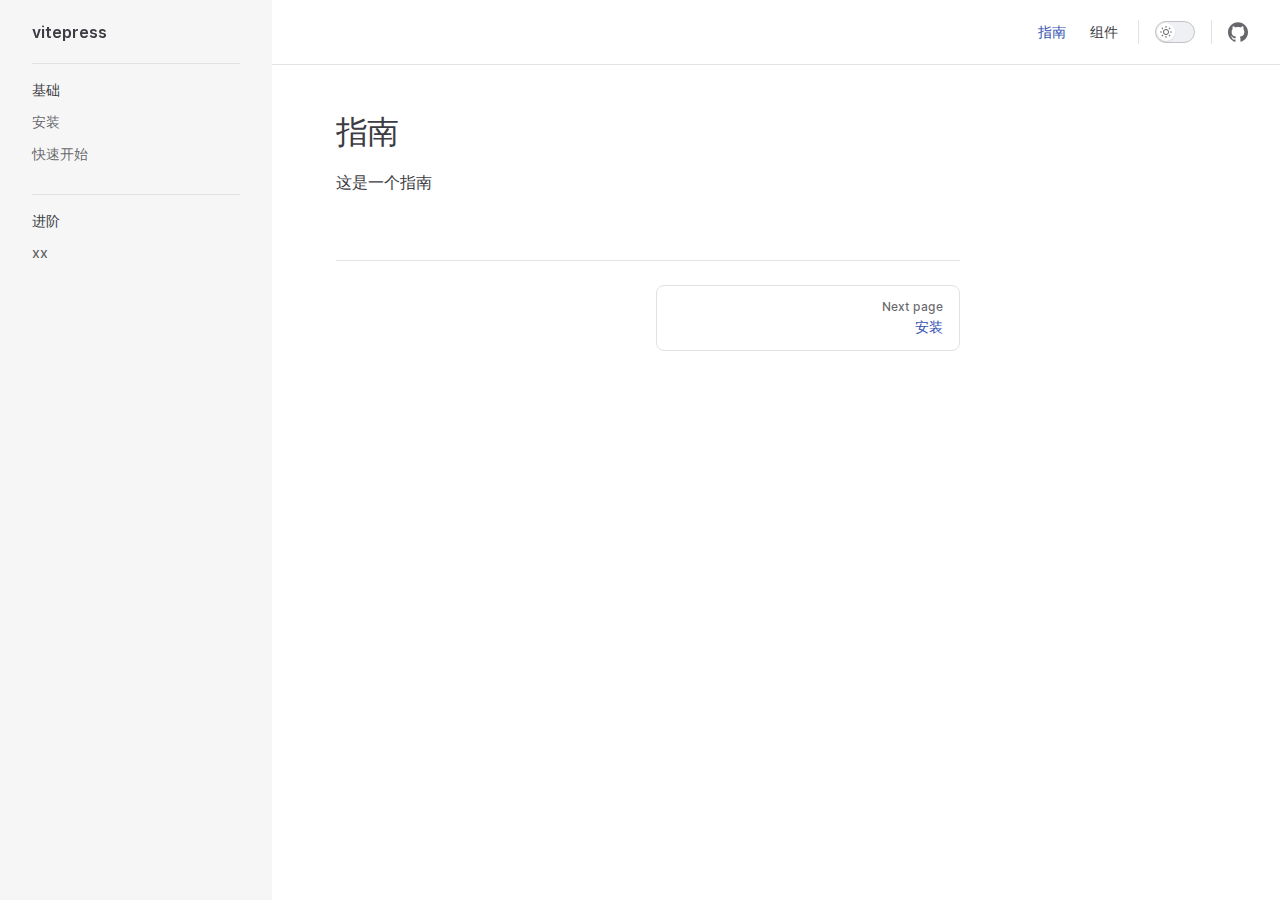
==== guild/index.html @ 72a8ecd6 "feat: deploy" ====
<!DOCTYPE html>
<html lang="en-US" dir="ltr">
  <head>
    <meta charset="utf-8">
    <meta name="viewport" content="width=device-width,initial-scale=1">
    <title>指南 | VitePress</title>
    <meta name="description" content="A VitePress site">
    <meta name="generator" content="VitePress v1.0.0-rc.39">
    <link rel="preload stylesheet" href="/assets/style.vdkvoCjQ.css" as="style">
    
    <script type="module" src="/assets/app.-3r2hDFS.js"></script>
    <link rel="preload" href="/assets/inter-roman-latin.bvIUbFQP.woff2" as="font" type="font/woff2" crossorigin="">
    <link rel="modulepreload" href="/assets/chunks/framework.L0kB-6h9.js">
    <link rel="modulepreload" href="/assets/chunks/theme.18n0qIhn.js">
    <link rel="modulepreload" href="/assets/guild_index.md.FmHI7KDm.lean.js">
    <script id="check-dark-mode">(()=>{const e=localStorage.getItem("vitepress-theme-appearance")||"auto",a=window.matchMedia("(prefers-color-scheme: dark)").matches;(!e||e==="auto"?a:e==="dark")&&document.documentElement.classList.add("dark")})();</script>
    <script id="check-mac-os">document.documentElement.classList.toggle("mac",/Mac|iPhone|iPod|iPad/i.test(navigator.platform));</script>
  </head>
  <body>
    <div id="app"><div class="Layout" data-v-3f5a2567><!--[--><!--]--><!--[--><span tabindex="-1" data-v-82e3c273></span><a href="#VPContent" class="VPSkipLink visually-hidden" data-v-82e3c273> Skip to content </a><!--]--><!----><header class="VPNav" data-v-3f5a2567 data-v-370b6302><div class="VPNavBar has-sidebar" data-v-370b6302 data-v-b675b312><div class="wrapper" data-v-b675b312><div class="container" data-v-b675b312><div class="title" data-v-b675b312><div class="VPNavBarTitle has-sidebar" data-v-b675b312 data-v-eba5fbaa><a class="title" href="/" data-v-eba5fbaa><!--[--><!--]--><!----><!--[-->vitepress<!--]--><!--[--><!--]--></a></div></div><div class="content" data-v-b675b312><div class="content-body" data-v-b675b312><!--[--><!--]--><div class="VPNavBarSearch search" data-v-b675b312><!----></div><nav aria-labelledby="main-nav-aria-label" class="VPNavBarMenu menu" data-v-b675b312 data-v-0089e4ec><span id="main-nav-aria-label" class="visually-hidden" data-v-0089e4ec>Main Navigation</span><!--[--><!--[--><a class="VPLink link VPNavBarMenuLink active" href="/guild/" tabindex="0" data-v-0089e4ec data-v-c74e4f37><!--[--><span data-v-c74e4f37>指南</span><!--]--></a><!--]--><!--[--><a class="VPLink link VPNavBarMenuLink" href="/components/button/" tabindex="0" data-v-0089e4ec data-v-c74e4f37><!--[--><span data-v-c74e4f37>组件</span><!--]--></a><!--]--><!--]--></nav><!----><div class="VPNavBarAppearance appearance" data-v-b675b312 data-v-67f9b3fa><button class="VPSwitch VPSwitchAppearance" type="button" role="switch" title="Switch to dark theme" aria-checked="false" data-v-67f9b3fa data-v-4946344e data-v-2069c1bf><span class="check" data-v-2069c1bf><span class="icon" data-v-2069c1bf><!--[--><svg xmlns="http://www.w3.org/2000/svg" aria-hidden="true" focusable="false" viewbox="0 0 24 24" class="sun" data-v-4946344e><path d="M12,18c-3.3,0-6-2.7-6-6s2.7-6,6-6s6,2.7,6,6S15.3,18,12,18zM12,8c-2.2,0-4,1.8-4,4c0,2.2,1.8,4,4,4c2.2,0,4-1.8,4-4C16,9.8,14.2,8,12,8z"></path><path d="M12,4c-0.6,0-1-0.4-1-1V1c0-0.6,0.4-1,1-1s1,0.4,1,1v2C13,3.6,12.6,4,12,4z"></path><path d="M12,24c-0.6,0-1-0.4-1-1v-2c0-0.6,0.4-1,1-1s1,0.4,1,1v2C13,23.6,12.6,24,12,24z"></path><path d="M5.6,6.6c-0.3,0-0.5-0.1-0.7-0.3L3.5,4.9c-0.4-0.4-0.4-1,0-1.4s1-0.4,1.4,0l1.4,1.4c0.4,0.4,0.4,1,0,1.4C6.2,6.5,5.9,6.6,5.6,6.6z"></path><path d="M19.8,20.8c-0.3,0-0.5-0.1-0.7-0.3l-1.4-1.4c-0.4-0.4-0.4-1,0-1.4s1-0.4,1.4,0l1.4,1.4c0.4,0.4,0.4,1,0,1.4C20.3,20.7,20,20.8,19.8,20.8z"></path><path d="M3,13H1c-0.6,0-1-0.4-1-1s0.4-1,1-1h2c0.6,0,1,0.4,1,1S3.6,13,3,13z"></path><path d="M23,13h-2c-0.6,0-1-0.4-1-1s0.4-1,1-1h2c0.6,0,1,0.4,1,1S23.6,13,23,13z"></path><path d="M4.2,20.8c-0.3,0-0.5-0.1-0.7-0.3c-0.4-0.4-0.4-1,0-1.4l1.4-1.4c0.4-0.4,1-0.4,1.4,0s0.4,1,0,1.4l-1.4,1.4C4.7,20.7,4.5,20.8,4.2,20.8z"></path><path d="M18.4,6.6c-0.3,0-0.5-0.1-0.7-0.3c-0.4-0.4-0.4-1,0-1.4l1.4-1.4c0.4-0.4,1-0.4,1.4,0s0.4,1,0,1.4l-1.4,1.4C18.9,6.5,18.6,6.6,18.4,6.6z"></path></svg><svg xmlns="http://www.w3.org/2000/svg" aria-hidden="true" focusable="false" viewbox="0 0 24 24" class="moon" data-v-4946344e><path d="M12.1,22c-0.3,0-0.6,0-0.9,0c-5.5-0.5-9.5-5.4-9-10.9c0.4-4.8,4.2-8.6,9-9c0.4,0,0.8,0.2,1,0.5c0.2,0.3,0.2,0.8-0.1,1.1c-2,2.7-1.4,6.4,1.3,8.4c2.1,1.6,5,1.6,7.1,0c0.3-0.2,0.7-0.3,1.1-0.1c0.3,0.2,0.5,0.6,0.5,1c-0.2,2.7-1.5,5.1-3.6,6.8C16.6,21.2,14.4,22,12.1,22zM9.3,4.4c-2.9,1-5,3.6-5.2,6.8c-0.4,4.4,2.8,8.3,7.2,8.7c2.1,0.2,4.2-0.4,5.8-1.8c1.1-0.9,1.9-2.1,2.4-3.4c-2.5,0.9-5.3,0.5-7.5-1.1C9.2,11.4,8.1,7.7,9.3,4.4z"></path></svg><!--]--></span></span></button></div><div class="VPSocialLinks VPNavBarSocialLinks social-links" data-v-b675b312 data-v-692ccafb data-v-31b69199><!--[--><a class="VPSocialLink no-icon" href="https://github.com/xixixi163/hl-monorepo-nx" aria-label="github" target="_blank" rel="noopener" data-v-31b69199 data-v-8e0fc667><svg role="img" viewBox="0 0 24 24" xmlns="http://www.w3.org/2000/svg"><title>GitHub</title><path d="M12 .297c-6.63 0-12 5.373-12 12 0 5.303 3.438 9.8 8.205 11.385.6.113.82-.258.82-.577 0-.285-.01-1.04-.015-2.04-3.338.724-4.042-1.61-4.042-1.61C4.422 18.07 3.633 17.7 3.633 17.7c-1.087-.744.084-.729.084-.729 1.205.084 1.838 1.236 1.838 1.236 1.07 1.835 2.809 1.305 3.495.998.108-.776.417-1.305.76-1.605-2.665-.3-5.466-1.332-5.466-5.93 0-1.31.465-2.38 1.235-3.22-.135-.303-.54-1.523.105-3.176 0 0 1.005-.322 3.3 1.23.96-.267 1.98-.399 3-.405 1.02.006 2.04.138 3 .405 2.28-1.552 3.285-1.23 3.285-1.23.645 1.653.24 2.873.12 3.176.765.84 1.23 1.91 1.23 3.22 0 4.61-2.805 5.625-5.475 5.92.42.36.81 1.096.81 2.22 0 1.606-.015 2.896-.015 3.286 0 .315.21.69.825.57C20.565 22.092 24 17.592 24 12.297c0-6.627-5.373-12-12-12"/></svg></a><!--]--></div><div class="VPFlyout VPNavBarExtra extra" data-v-b675b312 data-v-bb021b8c data-v-e331794f><button type="button" class="button" aria-haspopup="true" aria-expanded="false" aria-label="extra navigation" data-v-e331794f><svg xmlns="http://www.w3.org/2000/svg" aria-hidden="true" focusable="false" viewbox="0 0 24 24" class="icon" data-v-e331794f><circle cx="12" cy="12" r="2"></circle><circle cx="19" cy="12" r="2"></circle><circle cx="5" cy="12" r="2"></circle></svg></button><div class="menu" data-v-e331794f><div class="VPMenu" data-v-e331794f data-v-c6494b52><!----><!--[--><!--[--><!----><div class="group" data-v-bb021b8c><div class="item appearance" data-v-bb021b8c><p class="label" data-v-bb021b8c>Appearance</p><div class="appearance-action" data-v-bb021b8c><button class="VPSwitch VPSwitchAppearance" type="button" role="switch" title="Switch to dark theme" aria-checked="false" data-v-bb021b8c data-v-4946344e data-v-2069c1bf><span class="check" data-v-2069c1bf><span class="icon" data-v-2069c1bf><!--[--><svg xmlns="http://www.w3.org/2000/svg" aria-hidden="true" focusable="false" viewbox="0 0 24 24" class="sun" data-v-4946344e><path d="M12,18c-3.3,0-6-2.7-6-6s2.7-6,6-6s6,2.7,6,6S15.3,18,12,18zM12,8c-2.2,0-4,1.8-4,4c0,2.2,1.8,4,4,4c2.2,0,4-1.8,4-4C16,9.8,14.2,8,12,8z"></path><path d="M12,4c-0.6,0-1-0.4-1-1V1c0-0.6,0.4-1,1-1s1,0.4,1,1v2C13,3.6,12.6,4,12,4z"></path><path d="M12,24c-0.6,0-1-0.4-1-1v-2c0-0.6,0.4-1,1-1s1,0.4,1,1v2C13,23.6,12.6,24,12,24z"></path><path d="M5.6,6.6c-0.3,0-0.5-0.1-0.7-0.3L3.5,4.9c-0.4-0.4-0.4-1,0-1.4s1-0.4,1.4,0l1.4,1.4c0.4,0.4,0.4,1,0,1.4C6.2,6.5,5.9,6.6,5.6,6.6z"></path><path d="M19.8,20.8c-0.3,0-0.5-0.1-0.7-0.3l-1.4-1.4c-0.4-0.4-0.4-1,0-1.4s1-0.4,1.4,0l1.4,1.4c0.4,0.4,0.4,1,0,1.4C20.3,20.7,20,20.8,19.8,20.8z"></path><path d="M3,13H1c-0.6,0-1-0.4-1-1s0.4-1,1-1h2c0.6,0,1,0.4,1,1S3.6,13,3,13z"></path><path d="M23,13h-2c-0.6,0-1-0.4-1-1s0.4-1,1-1h2c0.6,0,1,0.4,1,1S23.6,13,23,13z"></path><path d="M4.2,20.8c-0.3,0-0.5-0.1-0.7-0.3c-0.4-0.4-0.4-1,0-1.4l1.4-1.4c0.4-0.4,1-0.4,1.4,0s0.4,1,0,1.4l-1.4,1.4C4.7,20.7,4.5,20.8,4.2,20.8z"></path><path d="M18.4,6.6c-0.3,0-0.5-0.1-0.7-0.3c-0.4-0.4-0.4-1,0-1.4l1.4-1.4c0.4-0.4,1-0.4,1.4,0s0.4,1,0,1.4l-1.4,1.4C18.9,6.5,18.6,6.6,18.4,6.6z"></path></svg><svg xmlns="http://www.w3.org/2000/svg" aria-hidden="true" focusable="false" viewbox="0 0 24 24" class="moon" data-v-4946344e><path d="M12.1,22c-0.3,0-0.6,0-0.9,0c-5.5-0.5-9.5-5.4-9-10.9c0.4-4.8,4.2-8.6,9-9c0.4,0,0.8,0.2,1,0.5c0.2,0.3,0.2,0.8-0.1,1.1c-2,2.7-1.4,6.4,1.3,8.4c2.1,1.6,5,1.6,7.1,0c0.3-0.2,0.7-0.3,1.1-0.1c0.3,0.2,0.5,0.6,0.5,1c-0.2,2.7-1.5,5.1-3.6,6.8C16.6,21.2,14.4,22,12.1,22zM9.3,4.4c-2.9,1-5,3.6-5.2,6.8c-0.4,4.4,2.8,8.3,7.2,8.7c2.1,0.2,4.2-0.4,5.8-1.8c1.1-0.9,1.9-2.1,2.4-3.4c-2.5,0.9-5.3,0.5-7.5-1.1C9.2,11.4,8.1,7.7,9.3,4.4z"></path></svg><!--]--></span></span></button></div></div></div><div class="group" data-v-bb021b8c><div class="item social-links" data-v-bb021b8c><div class="VPSocialLinks social-links-list" data-v-bb021b8c data-v-31b69199><!--[--><a class="VPSocialLink no-icon" href="https://github.com/xixixi163/hl-monorepo-nx" aria-label="github" target="_blank" rel="noopener" data-v-31b69199 data-v-8e0fc667><svg role="img" viewBox="0 0 24 24" xmlns="http://www.w3.org/2000/svg"><title>GitHub</title><path d="M12 .297c-6.63 0-12 5.373-12 12 0 5.303 3.438 9.8 8.205 11.385.6.113.82-.258.82-.577 0-.285-.01-1.04-.015-2.04-3.338.724-4.042-1.61-4.042-1.61C4.422 18.07 3.633 17.7 3.633 17.7c-1.087-.744.084-.729.084-.729 1.205.084 1.838 1.236 1.838 1.236 1.07 1.835 2.809 1.305 3.495.998.108-.776.417-1.305.76-1.605-2.665-.3-5.466-1.332-5.466-5.93 0-1.31.465-2.38 1.235-3.22-.135-.303-.54-1.523.105-3.176 0 0 1.005-.322 3.3 1.23.96-.267 1.98-.399 3-.405 1.02.006 2.04.138 3 .405 2.28-1.552 3.285-1.23 3.285-1.23.645 1.653.24 2.873.12 3.176.765.84 1.23 1.91 1.23 3.22 0 4.61-2.805 5.625-5.475 5.92.42.36.81 1.096.81 2.22 0 1.606-.015 2.896-.015 3.286 0 .315.21.69.825.57C20.565 22.092 24 17.592 24 12.297c0-6.627-5.373-12-12-12"/></svg></a><!--]--></div></div></div><!--]--><!--]--></div></div></div><!--[--><!--]--><button type="button" class="VPNavBarHamburger hamburger" aria-label="mobile navigation" aria-expanded="false" aria-controls="VPNavScreen" data-v-b675b312 data-v-b0473482><span class="container" data-v-b0473482><span class="top" data-v-b0473482></span><span class="middle" data-v-b0473482></span><span class="bottom" data-v-b0473482></span></span></button></div></div></div></div><div class="divider" data-v-b675b312><div class="divider-line" data-v-b675b312></div></div></div><!----></header><div class="VPLocalNav has-sidebar empty" data-v-3f5a2567 data-v-3b9024e1><div class="container" data-v-3b9024e1><button class="menu" aria-expanded="false" aria-controls="VPSidebarNav" data-v-3b9024e1><svg xmlns="http://www.w3.org/2000/svg" aria-hidden="true" focusable="false" viewbox="0 0 24 24" class="menu-icon" data-v-3b9024e1><path d="M17,11H3c-0.6,0-1-0.4-1-1s0.4-1,1-1h14c0.6,0,1,0.4,1,1S17.6,11,17,11z"></path><path d="M21,7H3C2.4,7,2,6.6,2,6s0.4-1,1-1h18c0.6,0,1,0.4,1,1S21.6,7,21,7z"></path><path d="M21,15H3c-0.6,0-1-0.4-1-1s0.4-1,1-1h18c0.6,0,1,0.4,1,1S21.6,15,21,15z"></path><path d="M17,19H3c-0.6,0-1-0.4-1-1s0.4-1,1-1h14c0.6,0,1,0.4,1,1S17.6,19,17,19z"></path></svg><span class="menu-text" data-v-3b9024e1>Menu</span></button><div class="VPLocalNavOutlineDropdown" style="--vp-vh:0px;" data-v-3b9024e1 data-v-bbc62f14><button data-v-bbc62f14>Return to top</button><!----></div></div></div><aside class="VPSidebar" data-v-3f5a2567 data-v-0393803f><div class="curtain" data-v-0393803f></div><nav class="nav" id="VPSidebarNav" aria-labelledby="sidebar-aria-label" tabindex="-1" data-v-0393803f><span class="visually-hidden" id="sidebar-aria-label" data-v-0393803f> Sidebar Navigation </span><!--[--><!--]--><!--[--><div class="group" data-v-0393803f><section class="VPSidebarItem level-0" data-v-0393803f data-v-e1addeee><div class="item" role="button" tabindex="0" data-v-e1addeee><div class="indicator" data-v-e1addeee></div><h2 class="text" data-v-e1addeee>基础</h2><!----></div><div class="items" data-v-e1addeee><!--[--><div class="VPSidebarItem level-1 is-link" data-v-e1addeee data-v-e1addeee><div class="item" data-v-e1addeee><div class="indicator" data-v-e1addeee></div><a class="VPLink link link" href="/guild/installation/" data-v-e1addeee><!--[--><p class="text" data-v-e1addeee>安装</p><!--]--></a><!----></div><!----></div><div class="VPSidebarItem level-1 is-link" data-v-e1addeee data-v-e1addeee><div class="item" data-v-e1addeee><div class="indicator" data-v-e1addeee></div><a class="VPLink link link" href="/guild/quickstart/" data-v-e1addeee><!--[--><p class="text" data-v-e1addeee>快速开始</p><!--]--></a><!----></div><!----></div><!--]--></div></section></div><div class="group" data-v-0393803f><section class="VPSidebarItem level-0" data-v-0393803f data-v-e1addeee><div class="item" role="button" tabindex="0" data-v-e1addeee><div class="indicator" data-v-e1addeee></div><h2 class="text" data-v-e1addeee>进阶</h2><!----></div><div class="items" data-v-e1addeee><!--[--><div class="VPSidebarItem level-1 is-link" data-v-e1addeee data-v-e1addeee><div class="item" data-v-e1addeee><div class="indicator" data-v-e1addeee></div><a class="VPLink link link" href="/xx.html" data-v-e1addeee><!--[--><p class="text" data-v-e1addeee>xx</p><!--]--></a><!----></div><!----></div><!--]--></div></section></div><!--]--><!--[--><!--]--></nav></aside><div class="VPContent has-sidebar" id="VPContent" data-v-3f5a2567 data-v-6b74e73a><div class="VPDoc has-sidebar has-aside" data-v-6b74e73a data-v-0148faf2><!--[--><!--]--><div class="container" data-v-0148faf2><div class="aside" data-v-0148faf2><div class="aside-curtain" data-v-0148faf2></div><div class="aside-container" data-v-0148faf2><div class="aside-content" data-v-0148faf2><div class="VPDocAside" data-v-0148faf2 data-v-73a419fb><!--[--><!--]--><!--[--><!--]--><div class="VPDocAsideOutline" role="navigation" data-v-73a419fb data-v-3c6728d2><div class="content" data-v-3c6728d2><div class="outline-marker" data-v-3c6728d2></div><div class="outline-title" role="heading" aria-level="2" data-v-3c6728d2>On this page</div><nav aria-labelledby="doc-outline-aria-label" data-v-3c6728d2><span class="visually-hidden" id="doc-outline-aria-label" data-v-3c6728d2> Table of Contents for current page </span><ul class="VPDocOutlineItem root" data-v-3c6728d2 data-v-07299837><!--[--><!--]--></ul></nav></div></div><!--[--><!--]--><div class="spacer" data-v-73a419fb></div><!--[--><!--]--><!----><!--[--><!--]--><!--[--><!--]--></div></div></div></div><div class="content" data-v-0148faf2><div class="content-container" data-v-0148faf2><!--[--><!--]--><main class="main" data-v-0148faf2><div style="position:relative;" class="vp-doc _guild_" data-v-0148faf2><div><h1 id="指南" tabindex="-1">指南 <a class="header-anchor" href="#指南" aria-label="Permalink to &quot;指南&quot;">​</a></h1><p>这是一个指南</p></div></div></main><footer class="VPDocFooter" data-v-0148faf2 data-v-1e8dd425><!--[--><!--]--><!----><nav class="prev-next" data-v-1e8dd425><div class="pager" data-v-1e8dd425><!----></div><div class="pager" data-v-1e8dd425><a class="VPLink link pager-link next" href="/guild/installation/" data-v-1e8dd425><!--[--><span class="desc" data-v-1e8dd425>Next page</span><span class="title" data-v-1e8dd425>安装</span><!--]--></a></div></nav></footer><!--[--><!--]--></div></div></div><!--[--><!--]--></div></div><!----><!--[--><!--]--></div></div>
    <script>window.__VP_HASH_MAP__=JSON.parse("{\"guild_index.md\":\"FmHI7KDm\",\"components_button_index.md\":\"lowKXSS3\",\"guild_quickstart_index.md\":\"P9g_2D80\",\"index.md\":\"vPhb79Nh\",\"guild_installation_index.md\":\"LDmuExAy\"}");window.__VP_SITE_DATA__=JSON.parse("{\"lang\":\"en-US\",\"dir\":\"ltr\",\"title\":\"VitePress\",\"description\":\"A VitePress site\",\"base\":\"/\",\"head\":[],\"router\":{\"prefetchLinks\":true},\"appearance\":true,\"themeConfig\":{\"base\":\"/lotus-leaf-docs/\",\"siteTitle\":\"vitepress\",\"nav\":[{\"text\":\"指南\",\"link\":\"/guild/\"},{\"text\":\"组件\",\"link\":\"/components/button/\"}],\"sidebar\":{\"/guild/\":[{\"text\":\"基础\",\"items\":[{\"text\":\"安装\",\"link\":\"/guild/installation/\"},{\"text\":\"快速开始\",\"link\":\"/guild/quickstart/\"}]},{\"text\":\"进阶\",\"items\":[{\"text\":\"xx\",\"link\":\"/xx\"}]}],\"/components/\":[{\"text\":\"基础组件\",\"items\":[{\"text\":\"Button\",\"link\":\"/components/button/\"}]}]},\"socialLinks\":[{\"icon\":\"github\",\"link\":\"https://github.com/xixixi163/hl-monorepo-nx\"}]},\"locales\":{},\"scrollOffset\":134,\"cleanUrls\":false}");</script>
    
  </body>
</html>
---- assets/style.vdkvoCjQ.css ----
@font-face{font-family:Inter var;font-weight:100 900;font-display:swap;font-style:normal;font-named-instance:"Regular";src:url(/assets/inter-roman-cyrillic.jIZ9REo5.woff2) format("woff2");unicode-range:U+0301,U+0400-045F,U+0490-0491,U+04B0-04B1,U+2116}@font-face{font-family:Inter var;font-weight:100 900;font-display:swap;font-style:normal;font-named-instance:"Regular";src:url(/assets/inter-roman-cyrillic-ext.8T9wMG5w.woff2) format("woff2");unicode-range:U+0460-052F,U+1C80-1C88,U+20B4,U+2DE0-2DFF,U+A640-A69F,U+FE2E-FE2F}@font-face{font-family:Inter var;font-weight:100 900;font-display:swap;font-style:normal;font-named-instance:"Regular";src:url(/assets/inter-roman-greek.Cb5wWeGA.woff2) format("woff2");unicode-range:U+0370-03FF}@font-face{font-family:Inter var;font-weight:100 900;font-display:swap;font-style:normal;font-named-instance:"Regular";src:url(/assets/inter-roman-greek-ext.9JiNzaSO.woff2) format("woff2");unicode-range:U+1F00-1FFF}@font-face{font-family:Inter var;font-weight:100 900;font-display:swap;font-style:normal;font-named-instance:"Regular";src:url(/assets/inter-roman-latin.bvIUbFQP.woff2) format("woff2");unicode-range:U+0000-00FF,U+0131,U+0152-0153,U+02BB-02BC,U+02C6,U+02DA,U+02DC,U+2000-206F,U+2074,U+20AC,U+2122,U+2191,U+2193,U+2212,U+2215,U+FEFF,U+FFFD}@font-face{font-family:Inter var;font-weight:100 900;font-display:swap;font-style:normal;font-named-instance:"Regular";src:url(/assets/inter-roman-latin-ext.GZWE-KO4.woff2) format("woff2");unicode-range:U+0100-024F,U+0259,U+1E00-1EFF,U+2020,U+20A0-20AB,U+20AD-20CF,U+2113,U+2C60-2C7F,U+A720-A7FF}@font-face{font-family:Inter var;font-weight:100 900;font-display:swap;font-style:normal;font-named-instance:"Regular";src:url(/assets/inter-roman-vietnamese.paY3CzEB.woff2) format("woff2");unicode-range:U+0102-0103,U+0110-0111,U+0128-0129,U+0168-0169,U+01A0-01A1,U+01AF-01B0,U+1EA0-1EF9,U+20AB}@font-face{font-family:Inter var;font-weight:100 900;font-display:swap;font-style:italic;font-named-instance:"Italic";src:url(/assets/inter-italic-cyrillic.-nLMcIwj.woff2) format("woff2");unicode-range:U+0301,U+0400-045F,U+0490-0491,U+04B0-04B1,U+2116}@font-face{font-family:Inter var;font-weight:100 900;font-display:swap;font-style:italic;font-named-instance:"Italic";src:url(/assets/inter-italic-cyrillic-ext.OVycGSDq.woff2) format("woff2");unicode-range:U+0460-052F,U+1C80-1C88,U+20B4,U+2DE0-2DFF,U+A640-A69F,U+FE2E-FE2F}@font-face{font-family:Inter var;font-weight:100 900;font-display:swap;font-style:italic;font-named-instance:"Italic";src:url(/assets/inter-italic-greek.PSfer2Kc.woff2) format("woff2");unicode-range:U+0370-03FF}@font-face{font-family:Inter var;font-weight:100 900;font-display:swap;font-style:italic;font-named-instance:"Italic";src:url(/assets/inter-italic-greek-ext.hznxWNZO.woff2) format("woff2");unicode-range:U+1F00-1FFF}@font-face{font-family:Inter var;font-weight:100 900;font-display:swap;font-style:italic;font-named-instance:"Italic";src:url(/assets/inter-italic-latin.27E69YJn.woff2) format("woff2");unicode-range:U+0000-00FF,U+0131,U+0152-0153,U+02BB-02BC,U+02C6,U+02DA,U+02DC,U+2000-206F,U+2074,U+20AC,U+2122,U+2191,U+2193,U+2212,U+2215,U+FEFF,U+FFFD}@font-face{font-family:Inter var;font-weight:100 900;font-display:swap;font-style:italic;font-named-instance:"Italic";src:url(/assets/inter-italic-latin-ext.RnFly65-.woff2) format("woff2");unicode-range:U+0100-024F,U+0259,U+1E00-1EFF,U+2020,U+20A0-20AB,U+20AD-20CF,U+2113,U+2C60-2C7F,U+A720-A7FF}@font-face{font-family:Inter var;font-weight:100 900;font-display:swap;font-style:italic;font-named-instance:"Italic";src:url(/assets/inter-italic-vietnamese.xzQHe1q1.woff2) format("woff2");unicode-range:U+0102-0103,U+0110-0111,U+0128-0129,U+0168-0169,U+01A0-01A1,U+01AF-01B0,U+1EA0-1EF9,U+20AB}@font-face{font-family:Chinese Quotes;src:local("PingFang SC Regular"),local("PingFang SC"),local("SimHei"),local("Source Han Sans SC");unicode-range:U+2018,U+2019,U+201C,U+201D}:root{--vp-c-white: #ffffff;--vp-c-black: #000000;--vp-c-neutral: var(--vp-c-black);--vp-c-neutral-inverse: var(--vp-c-white)}.dark{--vp-c-neutral: var(--vp-c-white);--vp-c-neutral-inverse: var(--vp-c-black)}:root{--vp-c-gray-1: #dddde3;--vp-c-gray-2: #e4e4e9;--vp-c-gray-3: #ebebef;--vp-c-gray-soft: rgba(142, 150, 170, .14);--vp-c-indigo-1: #3451b2;--vp-c-indigo-2: #3a5ccc;--vp-c-indigo-3: #5672cd;--vp-c-indigo-soft: rgba(100, 108, 255, .14);--vp-c-green-1: #18794e;--vp-c-green-2: #299764;--vp-c-green-3: #30a46c;--vp-c-green-soft: rgba(16, 185, 129, .14);--vp-c-yellow-1: #915930;--vp-c-yellow-2: #946300;--vp-c-yellow-3: #9f6a00;--vp-c-yellow-soft: rgba(234, 179, 8, .14);--vp-c-red-1: #b8272c;--vp-c-red-2: #d5393e;--vp-c-red-3: #e0575b;--vp-c-red-soft: rgba(244, 63, 94, .14);--vp-c-sponsor: #db2777}.dark{--vp-c-gray-1: #515c67;--vp-c-gray-2: #414853;--vp-c-gray-3: #32363f;--vp-c-gray-soft: rgba(101, 117, 133, .16);--vp-c-indigo-1: #a8b1ff;--vp-c-indigo-2: #5c73e7;--vp-c-indigo-3: #3e63dd;--vp-c-indigo-soft: rgba(100, 108, 255, .16);--vp-c-green-1: #3dd68c;--vp-c-green-2: #30a46c;--vp-c-green-3: #298459;--vp-c-green-soft: rgba(16, 185, 129, .16);--vp-c-yellow-1: #f9b44e;--vp-c-yellow-2: #da8b17;--vp-c-yellow-3: #a46a0a;--vp-c-yellow-soft: rgba(234, 179, 8, .16);--vp-c-red-1: #f66f81;--vp-c-red-2: #f14158;--vp-c-red-3: #b62a3c;--vp-c-red-soft: rgba(244, 63, 94, .16)}:root{--vp-c-bg: #ffffff;--vp-c-bg-alt: #f6f6f7;--vp-c-bg-elv: #ffffff;--vp-c-bg-soft: #f6f6f7}.dark{--vp-c-bg: #1b1b1f;--vp-c-bg-alt: #161618;--vp-c-bg-elv: #202127;--vp-c-bg-soft: #202127}:root{--vp-c-border: #c2c2c4;--vp-c-divider: #e2e2e3;--vp-c-gutter: #e2e2e3}.dark{--vp-c-border: #3c3f44;--vp-c-divider: #2e2e32;--vp-c-gutter: #000000}:root{--vp-c-text-1: rgba(60, 60, 67);--vp-c-text-2: rgba(60, 60, 67, .78);--vp-c-text-3: rgba(60, 60, 67, .56)}.dark{--vp-c-text-1: rgba(255, 255, 245, .86);--vp-c-text-2: rgba(235, 235, 245, .6);--vp-c-text-3: rgba(235, 235, 245, .38)}:root{--vp-c-default-1: var(--vp-c-gray-1);--vp-c-default-2: var(--vp-c-gray-2);--vp-c-default-3: var(--vp-c-gray-3);--vp-c-default-soft: var(--vp-c-gray-soft);--vp-c-brand-1: var(--vp-c-indigo-1);--vp-c-brand-2: var(--vp-c-indigo-2);--vp-c-brand-3: var(--vp-c-indigo-3);--vp-c-brand-soft: var(--vp-c-indigo-soft);--vp-c-brand: var(--vp-c-brand-1);--vp-c-tip-1: var(--vp-c-brand-1);--vp-c-tip-2: var(--vp-c-brand-2);--vp-c-tip-3: var(--vp-c-brand-3);--vp-c-tip-soft: var(--vp-c-brand-soft);--vp-c-success-1: var(--vp-c-green-1);--vp-c-success-2: var(--vp-c-green-2);--vp-c-success-3: var(--vp-c-green-3);--vp-c-success-soft: var(--vp-c-green-soft);--vp-c-warning-1: var(--vp-c-yellow-1);--vp-c-warning-2: var(--vp-c-yellow-2);--vp-c-warning-3: var(--vp-c-yellow-3);--vp-c-warning-soft: var(--vp-c-yellow-soft);--vp-c-danger-1: var(--vp-c-red-1);--vp-c-danger-2: var(--vp-c-red-2);--vp-c-danger-3: var(--vp-c-red-3);--vp-c-danger-soft: var(--vp-c-red-soft)}:root{--vp-font-family-base: "Chinese Quotes", "Inter var", "Inter", ui-sans-serif, system-ui, -apple-system, BlinkMacSystemFont, "Segoe UI", Roboto, "Helvetica Neue", Helvetica, Arial, "Noto Sans", sans-serif, "Apple Color Emoji", "Segoe UI Emoji", "Segoe UI Symbol", "Noto Color Emoji";--vp-font-family-mono: ui-monospace, SFMono-Regular, "SF Mono", Menlo, Monaco, Consolas, "Liberation Mono", "Courier New", monospace}:root{--vp-shadow-1: 0 1px 2px rgba(0, 0, 0, .04), 0 1px 2px rgba(0, 0, 0, .06);--vp-shadow-2: 0 3px 12px rgba(0, 0, 0, .07), 0 1px 4px rgba(0, 0, 0, .07);--vp-shadow-3: 0 12px 32px rgba(0, 0, 0, .1), 0 2px 6px rgba(0, 0, 0, .08);--vp-shadow-4: 0 14px 44px rgba(0, 0, 0, .12), 0 3px 9px rgba(0, 0, 0, .12);--vp-shadow-5: 0 18px 56px rgba(0, 0, 0, .16), 0 4px 12px rgba(0, 0, 0, .16)}:root{--vp-z-index-footer: 10;--vp-z-index-local-nav: 20;--vp-z-index-nav: 30;--vp-z-index-layout-top: 40;--vp-z-index-backdrop: 50;--vp-z-index-sidebar: 60}@media (min-width: 960px){:root{--vp-z-index-sidebar: 25}}:root{--vp-icon-copy: url("data:image/svg+xml,%3Csvg xmlns='http://www.w3.org/2000/svg' fill='none' height='20' width='20' stroke='rgba(128,128,128,1)' stroke-width='2' viewBox='0 0 24 24'%3E%3Cpath stroke-linecap='round' stroke-linejoin='round' d='M9 5H7a2 2 0 0 0-2 2v12a2 2 0 0 0 2 2h10a2 2 0 0 0 2-2V7a2 2 0 0 0-2-2h-2M9 5a2 2 0 0 0 2 2h2a2 2 0 0 0 2-2M9 5a2 2 0 0 1 2-2h2a2 2 0 0 1 2 2'/%3E%3C/svg%3E");--vp-icon-copied: url("data:image/svg+xml,%3Csvg xmlns='http://www.w3.org/2000/svg' fill='none' height='20' width='20' stroke='rgba(128,128,128,1)' stroke-width='2' viewBox='0 0 24 24'%3E%3Cpath stroke-linecap='round' stroke-linejoin='round' d='M9 5H7a2 2 0 0 0-2 2v12a2 2 0 0 0 2 2h10a2 2 0 0 0 2-2V7a2 2 0 0 0-2-2h-2M9 5a2 2 0 0 0 2 2h2a2 2 0 0 0 2-2M9 5a2 2 0 0 1 2-2h2a2 2 0 0 1 2 2m-6 9 2 2 4-4'/%3E%3C/svg%3E")}:root{--vp-layout-max-width: 1440px}:root{--vp-header-anchor-symbol: "#"}:root{--vp-code-line-height: 1.7;--vp-code-font-size: .875em;--vp-code-color: var(--vp-c-brand-1);--vp-code-link-color: var(--vp-c-brand-1);--vp-code-link-hover-color: var(--vp-c-brand-2);--vp-code-bg: var(--vp-c-default-soft);--vp-code-block-color: var(--vp-c-text-2);--vp-code-block-bg: var(--vp-c-bg-alt);--vp-code-block-divider-color: var(--vp-c-gutter);--vp-code-lang-color: var(--vp-c-text-3);--vp-code-line-highlight-color: var(--vp-c-default-soft);--vp-code-line-number-color: var(--vp-c-text-3);--vp-code-line-diff-add-color: var(--vp-c-success-soft);--vp-code-line-diff-add-symbol-color: var(--vp-c-success-1);--vp-code-line-diff-remove-color: var(--vp-c-danger-soft);--vp-code-line-diff-remove-symbol-color: var(--vp-c-danger-1);--vp-code-line-warning-color: var(--vp-c-warning-soft);--vp-code-line-error-color: var(--vp-c-danger-soft);--vp-code-copy-code-border-color: var(--vp-c-divider);--vp-code-copy-code-bg: var(--vp-c-bg-soft);--vp-code-copy-code-hover-border-color: var(--vp-c-divider);--vp-code-copy-code-hover-bg: var(--vp-c-bg);--vp-code-copy-code-active-text: var(--vp-c-text-2);--vp-code-copy-copied-text-content: "Copied";--vp-code-tab-divider: var(--vp-code-block-divider-color);--vp-code-tab-text-color: var(--vp-c-text-2);--vp-code-tab-bg: var(--vp-code-block-bg);--vp-code-tab-hover-text-color: var(--vp-c-text-1);--vp-code-tab-active-text-color: var(--vp-c-text-1);--vp-code-tab-active-bar-color: var(--vp-c-brand-1)}:root{--vp-button-brand-border: transparent;--vp-button-brand-text: var(--vp-c-white);--vp-button-brand-bg: var(--vp-c-brand-3);--vp-button-brand-hover-border: transparent;--vp-button-brand-hover-text: var(--vp-c-white);--vp-button-brand-hover-bg: var(--vp-c-brand-2);--vp-button-brand-active-border: transparent;--vp-button-brand-active-text: var(--vp-c-white);--vp-button-brand-active-bg: var(--vp-c-brand-1);--vp-button-alt-border: transparent;--vp-button-alt-text: var(--vp-c-text-1);--vp-button-alt-bg: var(--vp-c-default-3);--vp-button-alt-hover-border: transparent;--vp-button-alt-hover-text: var(--vp-c-text-1);--vp-button-alt-hover-bg: var(--vp-c-default-2);--vp-button-alt-active-border: transparent;--vp-button-alt-active-text: var(--vp-c-text-1);--vp-button-alt-active-bg: var(--vp-c-default-1);--vp-button-sponsor-border: var(--vp-c-text-2);--vp-button-sponsor-text: var(--vp-c-text-2);--vp-button-sponsor-bg: transparent;--vp-button-sponsor-hover-border: var(--vp-c-sponsor);--vp-button-sponsor-hover-text: var(--vp-c-sponsor);--vp-button-sponsor-hover-bg: transparent;--vp-button-sponsor-active-border: var(--vp-c-sponsor);--vp-button-sponsor-active-text: var(--vp-c-sponsor);--vp-button-sponsor-active-bg: transparent}:root{--vp-custom-block-font-size: 14px;--vp-custom-block-code-font-size: 13px;--vp-custom-block-info-border: transparent;--vp-custom-block-info-text: var(--vp-c-text-1);--vp-custom-block-info-bg: var(--vp-c-default-soft);--vp-custom-block-info-code-bg: var(--vp-c-default-soft);--vp-custom-block-tip-border: transparent;--vp-custom-block-tip-text: var(--vp-c-text-1);--vp-custom-block-tip-bg: var(--vp-c-tip-soft);--vp-custom-block-tip-code-bg: var(--vp-c-tip-soft);--vp-custom-block-warning-border: transparent;--vp-custom-block-warning-text: var(--vp-c-text-1);--vp-custom-block-warning-bg: var(--vp-c-warning-soft);--vp-custom-block-warning-code-bg: var(--vp-c-warning-soft);--vp-custom-block-danger-border: transparent;--vp-custom-block-danger-text: var(--vp-c-text-1);--vp-custom-block-danger-bg: var(--vp-c-danger-soft);--vp-custom-block-danger-code-bg: var(--vp-c-danger-soft);--vp-custom-block-details-border: var(--vp-custom-block-info-border);--vp-custom-block-details-text: var(--vp-custom-block-info-text);--vp-custom-block-details-bg: var(--vp-custom-block-info-bg);--vp-custom-block-details-code-bg: var(--vp-custom-block-info-code-bg)}:root{--vp-input-border-color: var(--vp-c-border);--vp-input-bg-color: var(--vp-c-bg-alt);--vp-input-switch-bg-color: var(--vp-c-default-soft)}:root{--vp-nav-height: 64px;--vp-nav-bg-color: var(--vp-c-bg);--vp-nav-screen-bg-color: var(--vp-c-bg);--vp-nav-logo-height: 24px}.hide-nav{--vp-nav-height: 0px}.hide-nav .VPSidebar{--vp-nav-height: 22px}:root{--vp-local-nav-bg-color: var(--vp-c-bg)}:root{--vp-sidebar-width: 272px;--vp-sidebar-bg-color: var(--vp-c-bg-alt)}:root{--vp-backdrop-bg-color: rgba(0, 0, 0, .6)}:root{--vp-home-hero-name-color: var(--vp-c-brand-1);--vp-home-hero-name-background: transparent;--vp-home-hero-image-background-image: none;--vp-home-hero-image-filter: none}:root{--vp-badge-info-border: transparent;--vp-badge-info-text: var(--vp-c-text-2);--vp-badge-info-bg: var(--vp-c-default-soft);--vp-badge-tip-border: transparent;--vp-badge-tip-text: var(--vp-c-tip-1);--vp-badge-tip-bg: var(--vp-c-tip-soft);--vp-badge-warning-border: transparent;--vp-badge-warning-text: var(--vp-c-warning-1);--vp-badge-warning-bg: var(--vp-c-warning-soft);--vp-badge-danger-border: transparent;--vp-badge-danger-text: var(--vp-c-danger-1);--vp-badge-danger-bg: var(--vp-c-danger-soft)}:root{--vp-carbon-ads-text-color: var(--vp-c-text-1);--vp-carbon-ads-poweredby-color: var(--vp-c-text-2);--vp-carbon-ads-bg-color: var(--vp-c-bg-soft);--vp-carbon-ads-hover-text-color: var(--vp-c-brand-1);--vp-carbon-ads-hover-poweredby-color: var(--vp-c-text-1)}:root{--vp-local-search-bg: var(--vp-c-bg);--vp-local-search-result-bg: var(--vp-c-bg);--vp-local-search-result-border: var(--vp-c-divider);--vp-local-search-result-selected-bg: var(--vp-c-bg);--vp-local-search-result-selected-border: var(--vp-c-brand-1);--vp-local-search-highlight-bg: var(--vp-c-brand-1);--vp-local-search-highlight-text: var(--vp-c-neutral-inverse)}@media (prefers-reduced-motion: reduce){*,:before,:after{animation-delay:-1ms!important;animation-duration:1ms!important;animation-iteration-count:1!important;background-attachment:initial!important;scroll-behavior:auto!important;transition-duration:0s!important;transition-delay:0s!important}}*,:before,:after{box-sizing:border-box}html{line-height:1.4;font-size:16px;-webkit-text-size-adjust:100%}html.dark{color-scheme:dark}body{margin:0;width:100%;min-width:320px;min-height:100vh;line-height:24px;font-family:var(--vp-font-family-base);font-size:16px;font-weight:400;color:var(--vp-c-text-1);background-color:var(--vp-c-bg);font-synthesis:style;text-rendering:optimizeLegibility;-webkit-font-smoothing:antialiased;-moz-osx-font-smoothing:grayscale}main{display:block}h1,h2,h3,h4,h5,h6{margin:0;line-height:24px;font-size:16px;font-weight:400}p{margin:0}strong,b{font-weight:600}a,area,button,[role=button],input,label,select,summary,textarea{touch-action:manipulation}a{color:inherit;text-decoration:inherit}ol,ul{list-style:none;margin:0;padding:0}blockquote{margin:0}pre,code,kbd,samp{font-family:var(--vp-font-family-mono)}img,svg,video,canvas,audio,iframe,embed,object{display:block}figure{margin:0}img,video{max-width:100%;height:auto}button,input,optgroup,select,textarea{border:0;padding:0;line-height:inherit;color:inherit}button{padding:0;font-family:inherit;background-color:transparent;background-image:none}button:enabled,[role=button]:enabled{cursor:pointer}button:focus,button:focus-visible{outline:1px dotted;outline:4px auto -webkit-focus-ring-color}button:focus:not(:focus-visible){outline:none!important}input:focus,textarea:focus,select:focus{outline:none}table{border-collapse:collapse}input{background-color:transparent}input:-ms-input-placeholder,textarea:-ms-input-placeholder{color:var(--vp-c-text-3)}input::-ms-input-placeholder,textarea::-ms-input-placeholder{color:var(--vp-c-text-3)}input::placeholder,textarea::placeholder{color:var(--vp-c-text-3)}input::-webkit-outer-spin-button,input::-webkit-inner-spin-button{-webkit-appearance:none;margin:0}input[type=number]{-moz-appearance:textfield}textarea{resize:vertical}select{-webkit-appearance:none}fieldset{margin:0;padding:0}h1,h2,h3,h4,h5,h6,li,p{overflow-wrap:break-word}vite-error-overlay{z-index:9999}mjx-container{display:inline-block;margin:auto 2px -2px}mjx-container>svg{margin:auto}.visually-hidden{position:absolute;width:1px;height:1px;white-space:nowrap;clip:rect(0 0 0 0);clip-path:inset(50%);overflow:hidden}.custom-block{border:1px solid transparent;border-radius:8px;padding:16px 16px 8px;line-height:24px;font-size:var(--vp-custom-block-font-size);color:var(--vp-c-text-2)}.custom-block.info{border-color:var(--vp-custom-block-info-border);color:var(--vp-custom-block-info-text);background-color:var(--vp-custom-block-info-bg)}.custom-block.info a,.custom-block.info code{color:var(--vp-c-brand-1)}.custom-block.info a:hover{color:var(--vp-c-brand-2)}.custom-block.info code{background-color:var(--vp-custom-block-info-code-bg)}.custom-block.tip{border-color:var(--vp-custom-block-tip-border);color:var(--vp-custom-block-tip-text);background-color:var(--vp-custom-block-tip-bg)}.custom-block.tip a,.custom-block.tip code{color:var(--vp-c-tip-1)}.custom-block.tip a:hover{color:var(--vp-c-tip-2)}.custom-block.tip code{background-color:var(--vp-custom-block-tip-code-bg)}.custom-block.warning{border-color:var(--vp-custom-block-warning-border);color:var(--vp-custom-block-warning-text);background-color:var(--vp-custom-block-warning-bg)}.custom-block.warning a,.custom-block.warning code{color:var(--vp-c-warning-1)}.custom-block.warning a:hover{color:var(--vp-c-warning-2)}.custom-block.warning code{background-color:var(--vp-custom-block-warning-code-bg)}.custom-block.danger{border-color:var(--vp-custom-block-danger-border);color:var(--vp-custom-block-danger-text);background-color:var(--vp-custom-block-danger-bg)}.custom-block.danger a,.custom-block.danger code{color:var(--vp-c-danger-1)}.custom-block.danger a:hover{color:var(--vp-c-danger-2)}.custom-block.danger code{background-color:var(--vp-custom-block-danger-code-bg)}.custom-block.details{border-color:var(--vp-custom-block-details-border);color:var(--vp-custom-block-details-text);background-color:var(--vp-custom-block-details-bg)}.custom-block.details a{color:var(--vp-c-brand-1)}.custom-block.details a:hover{color:var(--vp-c-brand-2)}.custom-block.details code{background-color:var(--vp-custom-block-details-code-bg)}.custom-block-title{font-weight:600}.custom-block p+p{margin:8px 0}.custom-block.details summary{margin:0 0 8px;font-weight:700;cursor:pointer}.custom-block.details summary+p{margin:8px 0}.custom-block a{color:inherit;font-weight:600;text-decoration:underline;text-underline-offset:2px;transition:opacity .25s}.custom-block a:hover{opacity:.75}.custom-block code{font-size:var(--vp-custom-block-code-font-size)}.custom-block.custom-block th,.custom-block.custom-block blockquote>p{font-size:var(--vp-custom-block-font-size);color:inherit}.dark .vp-code span{color:var(--shiki-dark, inherit)}html:not(.dark) .vp-code span{color:var(--shiki-light, inherit)}.vp-code-group{margin-top:16px}.vp-code-group .tabs{position:relative;display:flex;margin-right:-24px;margin-left:-24px;padding:0 12px;background-color:var(--vp-code-tab-bg);overflow-x:auto;overflow-y:hidden;box-shadow:inset 0 -1px var(--vp-code-tab-divider)}@media (min-width: 640px){.vp-code-group .tabs{margin-right:0;margin-left:0;border-radius:8px 8px 0 0}}.vp-code-group .tabs input{position:fixed;opacity:0;pointer-events:none}.vp-code-group .tabs label{position:relative;display:inline-block;border-bottom:1px solid transparent;padding:0 12px;line-height:48px;font-size:14px;font-weight:500;color:var(--vp-code-tab-text-color);white-space:nowrap;cursor:pointer;transition:color .25s}.vp-code-group .tabs label:after{position:absolute;right:8px;bottom:-1px;left:8px;z-index:1;height:2px;border-radius:2px;content:"";background-color:transparent;transition:background-color .25s}.vp-code-group label:hover{color:var(--vp-code-tab-hover-text-color)}.vp-code-group input:checked+label{color:var(--vp-code-tab-active-text-color)}.vp-code-group input:checked+label:after{background-color:var(--vp-code-tab-active-bar-color)}.vp-code-group div[class*=language-],.vp-block{display:none;margin-top:0!important;border-top-left-radius:0!important;border-top-right-radius:0!important}.vp-code-group div[class*=language-].active,.vp-block.active{display:block}.vp-block{padding:20px 24px}.vp-doc h1,.vp-doc h2,.vp-doc h3,.vp-doc h4,.vp-doc h5,.vp-doc h6{position:relative;font-weight:600;outline:none}.vp-doc h1{letter-spacing:-.02em;line-height:40px;font-size:28px}.vp-doc h2{margin:48px 0 16px;border-top:1px solid var(--vp-c-divider);padding-top:24px;letter-spacing:-.02em;line-height:32px;font-size:24px}.vp-doc h3{margin:32px 0 0;letter-spacing:-.01em;line-height:28px;font-size:20px}.vp-doc .header-anchor{position:absolute;top:0;left:0;margin-left:-.87em;font-weight:500;-webkit-user-select:none;user-select:none;opacity:0;text-decoration:none;transition:color .25s,opacity .25s}.vp-doc .header-anchor:before{content:var(--vp-header-anchor-symbol)}.vp-doc h1:hover .header-anchor,.vp-doc h1 .header-anchor:focus,.vp-doc h2:hover .header-anchor,.vp-doc h2 .header-anchor:focus,.vp-doc h3:hover .header-anchor,.vp-doc h3 .header-anchor:focus,.vp-doc h4:hover .header-anchor,.vp-doc h4 .header-anchor:focus,.vp-doc h5:hover .header-anchor,.vp-doc h5 .header-anchor:focus,.vp-doc h6:hover .header-anchor,.vp-doc h6 .header-anchor:focus{opacity:1}@media (min-width: 768px){.vp-doc h1{letter-spacing:-.02em;line-height:40px;font-size:32px}}.vp-doc h2 .header-anchor{top:24px}.vp-doc p,.vp-doc summary{margin:16px 0}.vp-doc p{line-height:28px}.vp-doc blockquote{margin:16px 0;border-left:2px solid var(--vp-c-divider);padding-left:16px;transition:border-color .5s}.vp-doc blockquote>p{margin:0;font-size:16px;color:var(--vp-c-text-2);transition:color .5s}.vp-doc a{font-weight:500;color:var(--vp-c-brand-1);text-decoration:underline;text-underline-offset:2px;transition:color .25s,opacity .25s}.vp-doc a:hover{color:var(--vp-c-brand-2)}.vp-doc strong{font-weight:600}.vp-doc ul,.vp-doc ol{padding-left:1.25rem;margin:16px 0}.vp-doc ul{list-style:disc}.vp-doc ol{list-style:decimal}.vp-doc li+li{margin-top:8px}.vp-doc li>ol,.vp-doc li>ul{margin:8px 0 0}.vp-doc table{display:block;border-collapse:collapse;margin:20px 0;overflow-x:auto}.vp-doc tr{background-color:var(--vp-c-bg);border-top:1px solid var(--vp-c-divider);transition:background-color .5s}.vp-doc tr:nth-child(2n){background-color:var(--vp-c-bg-soft)}.vp-doc th,.vp-doc td{border:1px solid var(--vp-c-divider);padding:8px 16px}.vp-doc th{text-align:left;font-size:14px;font-weight:600;color:var(--vp-c-text-2);background-color:var(--vp-c-bg-soft)}.vp-doc td{font-size:14px}.vp-doc hr{margin:16px 0;border:none;border-top:1px solid var(--vp-c-divider)}.vp-doc .custom-block{margin:16px 0}.vp-doc .custom-block p{margin:8px 0;line-height:24px}.vp-doc .custom-block p:first-child{margin:0}.vp-doc .custom-block div[class*=language-]{margin:8px 0;border-radius:8px}.vp-doc .custom-block div[class*=language-] code{font-weight:400;background-color:transparent}.vp-doc .custom-block .vp-code-group .tabs{margin:0;border-radius:8px 8px 0 0}.vp-doc :not(pre,h1,h2,h3,h4,h5,h6)>code{font-size:var(--vp-code-font-size);color:var(--vp-code-color)}.vp-doc :not(pre)>code{border-radius:4px;padding:3px 6px;background-color:var(--vp-code-bg);transition:color .25s,background-color .5s}.vp-doc a>code{color:var(--vp-code-link-color)}.vp-doc a:hover>code{color:var(--vp-code-link-hover-color)}.vp-doc h1>code,.vp-doc h2>code,.vp-doc h3>code{font-size:.9em}.vp-doc div[class*=language-],.vp-block{position:relative;margin:16px -24px;background-color:var(--vp-code-block-bg);overflow-x:auto;transition:background-color .5s}@media (min-width: 640px){.vp-doc div[class*=language-],.vp-block{border-radius:8px;margin:16px 0}}@media (max-width: 639px){.vp-doc li div[class*=language-]{border-radius:8px 0 0 8px}}.vp-doc div[class*=language-]+div[class*=language-],.vp-doc div[class$=-api]+div[class*=language-],.vp-doc div[class*=language-]+div[class$=-api]>div[class*=language-]{margin-top:-8px}.vp-doc [class*=language-] pre,.vp-doc [class*=language-] code{direction:ltr;text-align:left;white-space:pre;word-spacing:normal;word-break:normal;word-wrap:normal;-moz-tab-size:4;-o-tab-size:4;tab-size:4;-webkit-hyphens:none;-moz-hyphens:none;-ms-hyphens:none;hyphens:none}.vp-doc [class*=language-] pre{position:relative;z-index:1;margin:0;padding:20px 0;background:transparent;overflow-x:auto}.vp-doc [class*=language-] code{display:block;padding:0 24px;width:fit-content;min-width:100%;line-height:var(--vp-code-line-height);font-size:var(--vp-code-font-size);color:var(--vp-code-block-color);transition:color .5s}.vp-doc [class*=language-] code .highlighted{background-color:var(--vp-code-line-highlight-color);transition:background-color .5s;margin:0 -24px;padding:0 24px;width:calc(100% + 48px);display:inline-block}.vp-doc [class*=language-] code .highlighted.error{background-color:var(--vp-code-line-error-color)}.vp-doc [class*=language-] code .highlighted.warning{background-color:var(--vp-code-line-warning-color)}.vp-doc [class*=language-] code .diff{transition:background-color .5s;margin:0 -24px;padding:0 24px;width:calc(100% + 48px);display:inline-block}.vp-doc [class*=language-] code .diff:before{position:absolute;left:10px}.vp-doc [class*=language-] .has-focused-lines .line:not(.has-focus){filter:blur(.095rem);opacity:.4;transition:filter .35s,opacity .35s}.vp-doc [class*=language-] .has-focused-lines .line:not(.has-focus){opacity:.7;transition:filter .35s,opacity .35s}.vp-doc [class*=language-]:hover .has-focused-lines .line:not(.has-focus){filter:blur(0);opacity:1}.vp-doc [class*=language-] code .diff.remove{background-color:var(--vp-code-line-diff-remove-color);opacity:.7}.vp-doc [class*=language-] code .diff.remove:before{content:"-";color:var(--vp-code-line-diff-remove-symbol-color)}.vp-doc [class*=language-] code .diff.add{background-color:var(--vp-code-line-diff-add-color)}.vp-doc [class*=language-] code .diff.add:before{content:"+";color:var(--vp-code-line-diff-add-symbol-color)}.vp-doc div[class*=language-].line-numbers-mode{padding-left:32px}.vp-doc .line-numbers-wrapper{position:absolute;top:0;bottom:0;left:0;z-index:3;border-right:1px solid var(--vp-code-block-divider-color);padding-top:20px;width:32px;text-align:center;font-family:var(--vp-font-family-mono);line-height:var(--vp-code-line-height);font-size:var(--vp-code-font-size);color:var(--vp-code-line-number-color);transition:border-color .5s,color .5s}.vp-doc [class*=language-]>button.copy{direction:ltr;position:absolute;top:12px;right:12px;z-index:3;border:1px solid var(--vp-code-copy-code-border-color);border-radius:4px;width:40px;height:40px;background-color:var(--vp-code-copy-code-bg);opacity:0;cursor:pointer;background-image:var(--vp-icon-copy);background-position:50%;background-size:20px;background-repeat:no-repeat;transition:border-color .25s,background-color .25s,opacity .25s}.vp-doc [class*=language-]:hover>button.copy,.vp-doc [class*=language-]>button.copy:focus{opacity:1}.vp-doc [class*=language-]>button.copy:hover,.vp-doc [class*=language-]>button.copy.copied{border-color:var(--vp-code-copy-code-hover-border-color);background-color:var(--vp-code-copy-code-hover-bg)}.vp-doc [class*=language-]>button.copy.copied,.vp-doc [class*=language-]>button.copy:hover.copied{border-radius:0 4px 4px 0;background-color:var(--vp-code-copy-code-hover-bg);background-image:var(--vp-icon-copied)}.vp-doc [class*=language-]>button.copy.copied:before,.vp-doc [class*=language-]>button.copy:hover.copied:before{position:relative;top:-1px;transform:translate(calc(-100% - 1px));display:flex;justify-content:center;align-items:center;border:1px solid var(--vp-code-copy-code-hover-border-color);border-right:0;border-radius:4px 0 0 4px;padding:0 10px;width:fit-content;height:40px;text-align:center;font-size:12px;font-weight:500;color:var(--vp-code-copy-code-active-text);background-color:var(--vp-code-copy-code-hover-bg);white-space:nowrap;content:var(--vp-code-copy-copied-text-content)}.vp-doc [class*=language-]>span.lang{position:absolute;top:2px;right:8px;z-index:2;font-size:12px;font-weight:500;color:var(--vp-code-lang-color);transition:color .4s,opacity .4s}.vp-doc [class*=language-]:hover>button.copy+span.lang,.vp-doc [class*=language-]>button.copy:focus+span.lang{opacity:0}.vp-doc .VPTeamMembers{margin-top:24px}.vp-doc .VPTeamMembers.small.count-1 .container{margin:0!important;max-width:calc((100% - 24px)/2)!important}.vp-doc .VPTeamMembers.small.count-2 .container,.vp-doc .VPTeamMembers.small.count-3 .container{max-width:100%!important}.vp-doc .VPTeamMembers.medium.count-1 .container{margin:0!important;max-width:calc((100% - 24px)/2)!important}:is(.vp-external-link-icon,.vp-doc a[href*="://"],.vp-doc a[target=_blank]):not(.no-icon):after{display:inline-block;margin-top:-1px;margin-left:4px;width:11px;height:11px;background:currentColor;color:var(--vp-c-text-3);flex-shrink:0;--icon: url("data:image/svg+xml, %3Csvg xmlns='http://www.w3.org/2000/svg' viewBox='0 0 24 24' %3E%3Cpath d='M0 0h24v24H0V0z' fill='none' /%3E%3Cpath d='M9 5v2h6.59L4 18.59 5.41 20 17 8.41V15h2V5H9z' /%3E%3C/svg%3E");-webkit-mask-image:var(--icon);mask-image:var(--icon)}.vp-external-link-icon:after{content:""}.external-link-icon-enabled :is(.vp-doc a[href*="://"],.vp-doc a[target=_blank]):after{content:"";color:currentColor}.vp-sponsor{border-radius:16px;overflow:hidden}.vp-sponsor.aside{border-radius:12px}.vp-sponsor-section+.vp-sponsor-section{margin-top:4px}.vp-sponsor-tier{margin-bottom:4px;text-align:center;letter-spacing:1px;line-height:24px;width:100%;font-weight:600;color:var(--vp-c-text-2);background-color:var(--vp-c-bg-soft)}.vp-sponsor.normal .vp-sponsor-tier{padding:13px 0 11px;font-size:14px}.vp-sponsor.aside .vp-sponsor-tier{padding:9px 0 7px;font-size:12px}.vp-sponsor-grid+.vp-sponsor-tier{margin-top:4px}.vp-sponsor-grid{display:flex;flex-wrap:wrap;gap:4px}.vp-sponsor-grid.xmini .vp-sponsor-grid-link{height:64px}.vp-sponsor-grid.xmini .vp-sponsor-grid-image{max-width:64px;max-height:22px}.vp-sponsor-grid.mini .vp-sponsor-grid-link{height:72px}.vp-sponsor-grid.mini .vp-sponsor-grid-image{max-width:96px;max-height:24px}.vp-sponsor-grid.small .vp-sponsor-grid-link{height:96px}.vp-sponsor-grid.small .vp-sponsor-grid-image{max-width:96px;max-height:24px}.vp-sponsor-grid.medium .vp-sponsor-grid-link{height:112px}.vp-sponsor-grid.medium .vp-sponsor-grid-image{max-width:120px;max-height:36px}.vp-sponsor-grid.big .vp-sponsor-grid-link{height:184px}.vp-sponsor-grid.big .vp-sponsor-grid-image{max-width:192px;max-height:56px}.vp-sponsor-grid[data-vp-grid="2"] .vp-sponsor-grid-item{width:calc((100% - 4px)/2)}.vp-sponsor-grid[data-vp-grid="3"] .vp-sponsor-grid-item{width:calc((100% - 4px * 2) / 3)}.vp-sponsor-grid[data-vp-grid="4"] .vp-sponsor-grid-item{width:calc((100% - 12px)/4)}.vp-sponsor-grid[data-vp-grid="5"] .vp-sponsor-grid-item{width:calc((100% - 16px)/5)}.vp-sponsor-grid[data-vp-grid="6"] .vp-sponsor-grid-item{width:calc((100% - 4px * 5) / 6)}.vp-sponsor-grid-item{flex-shrink:0;width:100%;background-color:var(--vp-c-bg-soft);transition:background-color .25s}.vp-sponsor-grid-item:hover{background-color:var(--vp-c-default-soft)}.vp-sponsor-grid-item:hover .vp-sponsor-grid-image{filter:grayscale(0) invert(0)}.vp-sponsor-grid-item.empty:hover{background-color:var(--vp-c-bg-soft)}.dark .vp-sponsor-grid-item:hover{background-color:var(--vp-c-white)}.dark .vp-sponsor-grid-item.empty:hover{background-color:var(--vp-c-bg-soft)}.vp-sponsor-grid-link{display:flex}.vp-sponsor-grid-box{display:flex;justify-content:center;align-items:center;width:100%}.vp-sponsor-grid-image{max-width:100%;filter:grayscale(1);transition:filter .25s}.dark .vp-sponsor-grid-image{filter:grayscale(1) invert(1)}.VPBadge{display:inline-block;margin-left:2px;border:1px solid transparent;border-radius:12px;padding:0 10px;line-height:22px;font-size:12px;font-weight:500;transform:translateY(-2px)}.VPBadge.small{padding:0 6px;line-height:18px;font-size:10px;transform:translateY(-8px)}.VPDocFooter .VPBadge{display:none}.vp-doc h1>.VPBadge{margin-top:4px;vertical-align:top}.vp-doc h2>.VPBadge{margin-top:3px;padding:0 8px;vertical-align:top}.vp-doc h3>.VPBadge{vertical-align:middle}.vp-doc h4>.VPBadge,.vp-doc h5>.VPBadge,.vp-doc h6>.VPBadge{vertical-align:middle;line-height:18px}.VPBadge.info{border-color:var(--vp-badge-info-border);color:var(--vp-badge-info-text);background-color:var(--vp-badge-info-bg)}.VPBadge.tip{border-color:var(--vp-badge-tip-border);color:var(--vp-badge-tip-text);background-color:var(--vp-badge-tip-bg)}.VPBadge.warning{border-color:var(--vp-badge-warning-border);color:var(--vp-badge-warning-text);background-color:var(--vp-badge-warning-bg)}.VPBadge.danger{border-color:var(--vp-badge-danger-border);color:var(--vp-badge-danger-text);background-color:var(--vp-badge-danger-bg)}.VPBackdrop[data-v-d8bdeceb]{position:fixed;top:0;right:0;bottom:0;left:0;z-index:var(--vp-z-index-backdrop);background:var(--vp-backdrop-bg-color);transition:opacity .5s}.VPBackdrop.fade-enter-from[data-v-d8bdeceb],.VPBackdrop.fade-leave-to[data-v-d8bdeceb]{opacity:0}.VPBackdrop.fade-leave-active[data-v-d8bdeceb]{transition-duration:.25s}@media (min-width: 1280px){.VPBackdrop[data-v-d8bdeceb]{display:none}}.NotFound[data-v-633bd8c8]{padding:64px 24px 96px;text-align:center}@media (min-width: 768px){.NotFound[data-v-633bd8c8]{padding:96px 32px 168px}}.code[data-v-633bd8c8]{line-height:64px;font-size:64px;font-weight:600}.title[data-v-633bd8c8]{padding-top:12px;letter-spacing:2px;line-height:20px;font-size:20px;font-weight:700}.divider[data-v-633bd8c8]{margin:24px auto 18px;width:64px;height:1px;background-color:var(--vp-c-divider)}.quote[data-v-633bd8c8]{margin:0 auto;max-width:256px;font-size:14px;font-weight:500;color:var(--vp-c-text-2)}.action[data-v-633bd8c8]{padding-top:20px}.link[data-v-633bd8c8]{display:inline-block;border:1px solid var(--vp-c-brand-1);border-radius:16px;padding:3px 16px;font-size:14px;font-weight:500;color:var(--vp-c-brand-1);transition:border-color .25s,color .25s}.link[data-v-633bd8c8]:hover{border-color:var(--vp-c-brand-2);color:var(--vp-c-brand-2)}.root[data-v-07299837]{position:relative;z-index:1}.nested[data-v-07299837]{padding-right:16px;padding-left:16px}.outline-link[data-v-07299837]{display:block;line-height:32px;font-size:14px;font-weight:400;color:var(--vp-c-text-2);white-space:nowrap;overflow:hidden;text-overflow:ellipsis;transition:color .5s}.outline-link[data-v-07299837]:hover,.outline-link.active[data-v-07299837]{color:var(--vp-c-text-1);transition:color .25s}.outline-link.nested[data-v-07299837]{padding-left:13px}.VPDocAsideOutline[data-v-3c6728d2]{display:none}.VPDocAsideOutline.has-outline[data-v-3c6728d2]{display:block}.content[data-v-3c6728d2]{position:relative;border-left:1px solid var(--vp-c-divider);padding-left:16px;font-size:13px;font-weight:500}.outline-marker[data-v-3c6728d2]{position:absolute;top:32px;left:-1px;z-index:0;opacity:0;width:2px;border-radius:2px;height:18px;background-color:var(--vp-c-brand-1);transition:top .25s cubic-bezier(0,1,.5,1),background-color .5s,opacity .25s}.outline-title[data-v-3c6728d2]{line-height:32px;font-size:14px;font-weight:600}.VPDocAside[data-v-73a419fb]{display:flex;flex-direction:column;flex-grow:1}.spacer[data-v-73a419fb]{flex-grow:1}.VPDocAside[data-v-73a419fb] .spacer+.VPDocAsideSponsors,.VPDocAside[data-v-73a419fb] .spacer+.VPDocAsideCarbonAds{margin-top:24px}.VPDocAside[data-v-73a419fb] .VPDocAsideSponsors+.VPDocAsideCarbonAds{margin-top:16px}.VPLastUpdated[data-v-e7a3512f]{line-height:24px;font-size:14px;font-weight:500;color:var(--vp-c-text-2)}@media (min-width: 640px){.VPLastUpdated[data-v-e7a3512f]{line-height:32px;font-size:14px;font-weight:500}}.VPDocFooter[data-v-1e8dd425]{margin-top:64px}.edit-info[data-v-1e8dd425]{padding-bottom:18px}@media (min-width: 640px){.edit-info[data-v-1e8dd425]{display:flex;justify-content:space-between;align-items:center;padding-bottom:14px}}.edit-link-button[data-v-1e8dd425]{display:flex;align-items:center;border:0;line-height:32px;font-size:14px;font-weight:500;color:var(--vp-c-brand-1);transition:color .25s}.edit-link-button[data-v-1e8dd425]:hover{color:var(--vp-c-brand-2)}.edit-link-icon[data-v-1e8dd425]{margin-right:8px;width:14px;height:14px;fill:currentColor}.prev-next[data-v-1e8dd425]{border-top:1px solid var(--vp-c-divider);padding-top:24px;display:grid;grid-row-gap:8px}@media (min-width: 640px){.prev-next[data-v-1e8dd425]{grid-template-columns:repeat(2,1fr);grid-column-gap:16px}}.pager-link[data-v-1e8dd425]{display:block;border:1px solid var(--vp-c-divider);border-radius:8px;padding:11px 16px 13px;width:100%;height:100%;transition:border-color .25s}.pager-link[data-v-1e8dd425]:hover{border-color:var(--vp-c-brand-1)}.pager-link.next[data-v-1e8dd425]{margin-left:auto;text-align:right}.desc[data-v-1e8dd425]{display:block;line-height:20px;font-size:12px;font-weight:500;color:var(--vp-c-text-2)}.title[data-v-1e8dd425]{display:block;line-height:20px;font-size:14px;font-weight:500;color:var(--vp-c-brand-1);transition:color .25s}.VPDoc[data-v-0148faf2]{padding:32px 24px 96px;width:100%}@media (min-width: 768px){.VPDoc[data-v-0148faf2]{padding:48px 32px 128px}}@media (min-width: 960px){.VPDoc[data-v-0148faf2]{padding:48px 32px 0}.VPDoc:not(.has-sidebar) .container[data-v-0148faf2]{display:flex;justify-content:center;max-width:992px}.VPDoc:not(.has-sidebar) .content[data-v-0148faf2]{max-width:752px}}@media (min-width: 1280px){.VPDoc .container[data-v-0148faf2]{display:flex;justify-content:center}.VPDoc .aside[data-v-0148faf2]{display:block}}@media (min-width: 1440px){.VPDoc:not(.has-sidebar) .content[data-v-0148faf2]{max-width:784px}.VPDoc:not(.has-sidebar) .container[data-v-0148faf2]{max-width:1104px}}.container[data-v-0148faf2]{margin:0 auto;width:100%}.aside[data-v-0148faf2]{position:relative;display:none;order:2;flex-grow:1;padding-left:32px;width:100%;max-width:256px}.left-aside[data-v-0148faf2]{order:1;padding-left:unset;padding-right:32px}.aside-container[data-v-0148faf2]{position:fixed;top:0;padding-top:calc(var(--vp-nav-height) + var(--vp-layout-top-height, 0px) + var(--vp-doc-top-height, 0px) + 48px);width:224px;height:100vh;overflow-x:hidden;overflow-y:auto;scrollbar-width:none}.aside-container[data-v-0148faf2]::-webkit-scrollbar{display:none}.aside-curtain[data-v-0148faf2]{position:fixed;bottom:0;z-index:10;width:224px;height:32px;background:linear-gradient(transparent,var(--vp-c-bg) 70%)}.aside-content[data-v-0148faf2]{display:flex;flex-direction:column;min-height:calc(100vh - (var(--vp-nav-height) + var(--vp-layout-top-height, 0px) + 48px));padding-bottom:32px}.content[data-v-0148faf2]{position:relative;margin:0 auto;width:100%}@media (min-width: 960px){.content[data-v-0148faf2]{padding:0 32px 128px}}@media (min-width: 1280px){.content[data-v-0148faf2]{order:1;margin:0;min-width:640px}}.content-container[data-v-0148faf2]{margin:0 auto}.VPDoc.has-aside .content-container[data-v-0148faf2]{max-width:688px}.VPButton[data-v-69ba6311]{display:inline-block;border:1px solid transparent;text-align:center;font-weight:600;white-space:nowrap;transition:color .25s,border-color .25s,background-color .25s}.VPButton[data-v-69ba6311]:active{transition:color .1s,border-color .1s,background-color .1s}.VPButton.medium[data-v-69ba6311]{border-radius:20px;padding:0 20px;line-height:38px;font-size:14px}.VPButton.big[data-v-69ba6311]{border-radius:24px;padding:0 24px;line-height:46px;font-size:16px}.VPButton.brand[data-v-69ba6311]{border-color:var(--vp-button-brand-border);color:var(--vp-button-brand-text);background-color:var(--vp-button-brand-bg)}.VPButton.brand[data-v-69ba6311]:hover{border-color:var(--vp-button-brand-hover-border);color:var(--vp-button-brand-hover-text);background-color:var(--vp-button-brand-hover-bg)}.VPButton.brand[data-v-69ba6311]:active{border-color:var(--vp-button-brand-active-border);color:var(--vp-button-brand-active-text);background-color:var(--vp-button-brand-active-bg)}.VPButton.alt[data-v-69ba6311]{border-color:var(--vp-button-alt-border);color:var(--vp-button-alt-text);background-color:var(--vp-button-alt-bg)}.VPButton.alt[data-v-69ba6311]:hover{border-color:var(--vp-button-alt-hover-border);color:var(--vp-button-alt-hover-text);background-color:var(--vp-button-alt-hover-bg)}.VPButton.alt[data-v-69ba6311]:active{border-color:var(--vp-button-alt-active-border);color:var(--vp-button-alt-active-text);background-color:var(--vp-button-alt-active-bg)}.VPButton.sponsor[data-v-69ba6311]{border-color:var(--vp-button-sponsor-border);color:var(--vp-button-sponsor-text);background-color:var(--vp-button-sponsor-bg)}.VPButton.sponsor[data-v-69ba6311]:hover{border-color:var(--vp-button-sponsor-hover-border);color:var(--vp-button-sponsor-hover-text);background-color:var(--vp-button-sponsor-hover-bg)}.VPButton.sponsor[data-v-69ba6311]:active{border-color:var(--vp-button-sponsor-active-border);color:var(--vp-button-sponsor-active-text);background-color:var(--vp-button-sponsor-active-bg)}html:not(.dark) .VPImage.dark[data-v-4b918f28]{display:none}.dark .VPImage.light[data-v-4b918f28]{display:none}.VPHero[data-v-23ec9b60]{margin-top:calc((var(--vp-nav-height) + var(--vp-layout-top-height, 0px)) * -1);padding:calc(var(--vp-nav-height) + var(--vp-layout-top-height, 0px) + 48px) 24px 48px}@media (min-width: 640px){.VPHero[data-v-23ec9b60]{padding:calc(var(--vp-nav-height) + var(--vp-layout-top-height, 0px) + 80px) 48px 64px}}@media (min-width: 960px){.VPHero[data-v-23ec9b60]{padding:calc(var(--vp-nav-height) + var(--vp-layout-top-height, 0px) + 80px) 64px 64px}}.container[data-v-23ec9b60]{display:flex;flex-direction:column;margin:0 auto;max-width:1152px}@media (min-width: 960px){.container[data-v-23ec9b60]{flex-direction:row}}.main[data-v-23ec9b60]{position:relative;z-index:10;order:2;flex-grow:1;flex-shrink:0}.VPHero.has-image .container[data-v-23ec9b60]{text-align:center}@media (min-width: 960px){.VPHero.has-image .container[data-v-23ec9b60]{text-align:left}}@media (min-width: 960px){.main[data-v-23ec9b60]{order:1;width:calc((100% / 3) * 2)}.VPHero.has-image .main[data-v-23ec9b60]{max-width:592px}}.name[data-v-23ec9b60],.text[data-v-23ec9b60]{max-width:392px;letter-spacing:-.4px;line-height:40px;font-size:32px;font-weight:700;white-space:pre-wrap}.VPHero.has-image .name[data-v-23ec9b60],.VPHero.has-image .text[data-v-23ec9b60]{margin:0 auto}.name[data-v-23ec9b60]{color:var(--vp-home-hero-name-color)}.clip[data-v-23ec9b60]{background:var(--vp-home-hero-name-background);-webkit-background-clip:text;background-clip:text;-webkit-text-fill-color:var(--vp-home-hero-name-color)}@media (min-width: 640px){.name[data-v-23ec9b60],.text[data-v-23ec9b60]{max-width:576px;line-height:56px;font-size:48px}}@media (min-width: 960px){.name[data-v-23ec9b60],.text[data-v-23ec9b60]{line-height:64px;font-size:56px}.VPHero.has-image .name[data-v-23ec9b60],.VPHero.has-image .text[data-v-23ec9b60]{margin:0}}.tagline[data-v-23ec9b60]{padding-top:8px;max-width:392px;line-height:28px;font-size:18px;font-weight:500;white-space:pre-wrap;color:var(--vp-c-text-2)}.VPHero.has-image .tagline[data-v-23ec9b60]{margin:0 auto}@media (min-width: 640px){.tagline[data-v-23ec9b60]{padding-top:12px;max-width:576px;line-height:32px;font-size:20px}}@media (min-width: 960px){.tagline[data-v-23ec9b60]{line-height:36px;font-size:24px}.VPHero.has-image .tagline[data-v-23ec9b60]{margin:0}}.actions[data-v-23ec9b60]{display:flex;flex-wrap:wrap;margin:-6px;padding-top:24px}.VPHero.has-image .actions[data-v-23ec9b60]{justify-content:center}@media (min-width: 640px){.actions[data-v-23ec9b60]{padding-top:32px}}@media (min-width: 960px){.VPHero.has-image .actions[data-v-23ec9b60]{justify-content:flex-start}}.action[data-v-23ec9b60]{flex-shrink:0;padding:6px}.image[data-v-23ec9b60]{order:1;margin:-76px -24px -48px}@media (min-width: 640px){.image[data-v-23ec9b60]{margin:-108px -24px -48px}}@media (min-width: 960px){.image[data-v-23ec9b60]{flex-grow:1;order:2;margin:0;min-height:100%}}.image-container[data-v-23ec9b60]{position:relative;margin:0 auto;width:320px;height:320px}@media (min-width: 640px){.image-container[data-v-23ec9b60]{width:392px;height:392px}}@media (min-width: 960px){.image-container[data-v-23ec9b60]{display:flex;justify-content:center;align-items:center;width:100%;height:100%;transform:translate(-32px,-32px)}}.image-bg[data-v-23ec9b60]{position:absolute;top:50%;left:50%;border-radius:50%;width:192px;height:192px;background-image:var(--vp-home-hero-image-background-image);filter:var(--vp-home-hero-image-filter);transform:translate(-50%,-50%)}@media (min-width: 640px){.image-bg[data-v-23ec9b60]{width:256px;height:256px}}@media (min-width: 960px){.image-bg[data-v-23ec9b60]{width:320px;height:320px}}[data-v-23ec9b60] .image-src{position:absolute;top:50%;left:50%;max-width:192px;max-height:192px;transform:translate(-50%,-50%)}@media (min-width: 640px){[data-v-23ec9b60] .image-src{max-width:256px;max-height:256px}}@media (min-width: 960px){[data-v-23ec9b60] .image-src{max-width:320px;max-height:320px}}.VPFeature[data-v-0ce4143a]{display:block;border:1px solid var(--vp-c-bg-soft);border-radius:12px;height:100%;background-color:var(--vp-c-bg-soft);transition:border-color .25s,background-color .25s}.VPFeature.link[data-v-0ce4143a]:hover{border-color:var(--vp-c-brand-1)}.box[data-v-0ce4143a]{display:flex;flex-direction:column;padding:24px;height:100%}.box[data-v-0ce4143a]>.VPImage{margin-bottom:20px}.icon[data-v-0ce4143a]{display:flex;justify-content:center;align-items:center;margin-bottom:20px;border-radius:6px;background-color:var(--vp-c-default-soft);width:48px;height:48px;font-size:24px;transition:background-color .25s}.title[data-v-0ce4143a]{line-height:24px;font-size:16px;font-weight:600}.details[data-v-0ce4143a]{flex-grow:1;padding-top:8px;line-height:24px;font-size:14px;font-weight:500;color:var(--vp-c-text-2)}.link-text[data-v-0ce4143a]{padding-top:8px}.link-text-value[data-v-0ce4143a]{display:flex;align-items:center;font-size:14px;font-weight:500;color:var(--vp-c-brand-1)}.link-text-icon[data-v-0ce4143a]{display:inline-block;margin-left:6px;width:14px;height:14px;fill:currentColor}.VPFeatures[data-v-4b686e1f]{position:relative;padding:0 24px}@media (min-width: 640px){.VPFeatures[data-v-4b686e1f]{padding:0 48px}}@media (min-width: 960px){.VPFeatures[data-v-4b686e1f]{padding:0 64px}}.container[data-v-4b686e1f]{margin:0 auto;max-width:1152px}.items[data-v-4b686e1f]{display:flex;flex-wrap:wrap;margin:-8px}.item[data-v-4b686e1f]{padding:8px;width:100%}@media (min-width: 640px){.item.grid-2[data-v-4b686e1f],.item.grid-4[data-v-4b686e1f],.item.grid-6[data-v-4b686e1f]{width:50%}}@media (min-width: 768px){.item.grid-2[data-v-4b686e1f],.item.grid-4[data-v-4b686e1f]{width:50%}.item.grid-3[data-v-4b686e1f],.item.grid-6[data-v-4b686e1f]{width:calc(100% / 3)}}@media (min-width: 960px){.item.grid-4[data-v-4b686e1f]{width:25%}}.VPHome[data-v-1f3081eb]{padding-bottom:96px}.VPHome[data-v-1f3081eb] .VPHomeSponsors{margin-top:112px;margin-bottom:-128px}@media (min-width: 768px){.VPHome[data-v-1f3081eb]{padding-bottom:128px}}.VPContent[data-v-6b74e73a]{flex-grow:1;flex-shrink:0;margin:var(--vp-layout-top-height, 0px) auto 0;width:100%}.VPContent.is-home[data-v-6b74e73a]{width:100%;max-width:100%}.VPContent.has-sidebar[data-v-6b74e73a]{margin:0}@media (min-width: 960px){.VPContent[data-v-6b74e73a]{padding-top:var(--vp-nav-height)}.VPContent.has-sidebar[data-v-6b74e73a]{margin:var(--vp-layout-top-height, 0px) 0 0;padding-left:var(--vp-sidebar-width)}}@media (min-width: 1440px){.VPContent.has-sidebar[data-v-6b74e73a]{padding-right:calc((100vw - var(--vp-layout-max-width)) / 2);padding-left:calc((100vw - var(--vp-layout-max-width)) / 2 + var(--vp-sidebar-width))}}.VPFooter[data-v-f3af2032]{position:relative;z-index:var(--vp-z-index-footer);border-top:1px solid var(--vp-c-gutter);padding:32px 24px;background-color:var(--vp-c-bg)}.VPFooter.has-sidebar[data-v-f3af2032]{display:none}.VPFooter[data-v-f3af2032] a{text-decoration-line:underline;text-underline-offset:2px;transition:color .25s}.VPFooter[data-v-f3af2032] a:hover{color:var(--vp-c-text-1)}@media (min-width: 768px){.VPFooter[data-v-f3af2032]{padding:32px}}.container[data-v-f3af2032]{margin:0 auto;max-width:var(--vp-layout-max-width);text-align:center}.message[data-v-f3af2032],.copyright[data-v-f3af2032]{line-height:24px;font-size:14px;font-weight:500;color:var(--vp-c-text-2)}.VPLocalNavOutlineDropdown[data-v-bbc62f14]{padding:12px 20px 11px}@media (min-width: 960px){.VPLocalNavOutlineDropdown[data-v-bbc62f14]{padding:12px 36px 11px}}.VPLocalNavOutlineDropdown button[data-v-bbc62f14]{display:block;font-size:12px;font-weight:500;line-height:24px;color:var(--vp-c-text-2);transition:color .5s;position:relative}.VPLocalNavOutlineDropdown button[data-v-bbc62f14]:hover{color:var(--vp-c-text-1);transition:color .25s}.VPLocalNavOutlineDropdown button.open[data-v-bbc62f14]{color:var(--vp-c-text-1)}@media (min-width: 960px){.VPLocalNavOutlineDropdown button[data-v-bbc62f14]{font-size:14px}}.icon[data-v-bbc62f14]{display:inline-block;vertical-align:middle;margin-left:2px;width:14px;height:14px;fill:currentColor}.open>.icon[data-v-bbc62f14]{transform:rotate(90deg)}.items[data-v-bbc62f14]{position:absolute;top:40px;right:16px;left:16px;display:grid;gap:1px;border:1px solid var(--vp-c-border);border-radius:8px;background-color:var(--vp-c-gutter);max-height:calc(var(--vp-vh, 100vh) - 86px);overflow:hidden auto;box-shadow:var(--vp-shadow-3)}@media (min-width: 960px){.items[data-v-bbc62f14]{right:auto;left:calc(var(--vp-sidebar-width) + 32px);width:320px}}.header[data-v-bbc62f14]{background-color:var(--vp-c-bg-soft)}.top-link[data-v-bbc62f14]{display:block;padding:0 16px;line-height:48px;font-size:14px;font-weight:500;color:var(--vp-c-brand-1)}.outline[data-v-bbc62f14]{padding:8px 0;background-color:var(--vp-c-bg-soft)}.flyout-enter-active[data-v-bbc62f14]{transition:all .2s ease-out}.flyout-leave-active[data-v-bbc62f14]{transition:all .15s ease-in}.flyout-enter-from[data-v-bbc62f14],.flyout-leave-to[data-v-bbc62f14]{opacity:0;transform:translateY(-16px)}.VPLocalNav[data-v-3b9024e1]{position:sticky;top:0;left:0;z-index:var(--vp-z-index-local-nav);border-bottom:1px solid var(--vp-c-gutter);padding-top:var(--vp-layout-top-height, 0px);width:100%;background-color:var(--vp-local-nav-bg-color)}.VPLocalNav.fixed[data-v-3b9024e1]{position:fixed}@media (min-width: 960px){.VPLocalNav[data-v-3b9024e1]{top:var(--vp-nav-height)}.VPLocalNav.has-sidebar[data-v-3b9024e1]{padding-left:var(--vp-sidebar-width)}.VPLocalNav.empty[data-v-3b9024e1]{display:none}}@media (min-width: 1280px){.VPLocalNav[data-v-3b9024e1]{display:none}}@media (min-width: 1440px){.VPLocalNav.has-sidebar[data-v-3b9024e1]{padding-left:calc((100vw - var(--vp-layout-max-width)) / 2 + var(--vp-sidebar-width))}}.container[data-v-3b9024e1]{display:flex;justify-content:space-between;align-items:center}.menu[data-v-3b9024e1]{display:flex;align-items:center;padding:12px 24px 11px;line-height:24px;font-size:12px;font-weight:500;color:var(--vp-c-text-2);transition:color .5s}.menu[data-v-3b9024e1]:hover{color:var(--vp-c-text-1);transition:color .25s}@media (min-width: 768px){.menu[data-v-3b9024e1]{padding:0 32px}}@media (min-width: 960px){.menu[data-v-3b9024e1]{display:none}}.menu-icon[data-v-3b9024e1]{margin-right:8px;width:16px;height:16px;fill:currentColor}.VPOutlineDropdown[data-v-3b9024e1]{padding:12px 24px 11px}@media (min-width: 768px){.VPOutlineDropdown[data-v-3b9024e1]{padding:12px 32px 11px}}.VPSwitch[data-v-2069c1bf]{position:relative;border-radius:11px;display:block;width:40px;height:22px;flex-shrink:0;border:1px solid var(--vp-input-border-color);background-color:var(--vp-input-switch-bg-color);transition:border-color .25s!important}.VPSwitch[data-v-2069c1bf]:hover{border-color:var(--vp-c-brand-1)}.check[data-v-2069c1bf]{position:absolute;top:1px;left:1px;width:18px;height:18px;border-radius:50%;background-color:var(--vp-c-neutral-inverse);box-shadow:var(--vp-shadow-1);transition:transform .25s!important}.icon[data-v-2069c1bf]{position:relative;display:block;width:18px;height:18px;border-radius:50%;overflow:hidden}.icon[data-v-2069c1bf] svg{position:absolute;top:3px;left:3px;width:12px;height:12px;fill:var(--vp-c-text-2)}.dark .icon[data-v-2069c1bf] svg{fill:var(--vp-c-text-1);transition:opacity .25s!important}.sun[data-v-4946344e]{opacity:1}.moon[data-v-4946344e],.dark .sun[data-v-4946344e]{opacity:0}.dark .moon[data-v-4946344e]{opacity:1}.dark .VPSwitchAppearance[data-v-4946344e] .check{transform:translate(18px)}.VPNavBarAppearance[data-v-67f9b3fa]{display:none}@media (min-width: 1280px){.VPNavBarAppearance[data-v-67f9b3fa]{display:flex;align-items:center}}.VPMenuGroup+.VPMenuLink[data-v-920b61a0]{margin:12px -12px 0;border-top:1px solid var(--vp-c-divider);padding:12px 12px 0}.link[data-v-920b61a0]{display:block;border-radius:6px;padding:0 12px;line-height:32px;font-size:14px;font-weight:500;color:var(--vp-c-text-1);white-space:nowrap;transition:background-color .25s,color .25s}.link[data-v-920b61a0]:hover{color:var(--vp-c-brand-1);background-color:var(--vp-c-default-soft)}.link.active[data-v-920b61a0]{color:var(--vp-c-brand-1)}.VPMenuGroup[data-v-0397ba1a]{margin:12px -12px 0;border-top:1px solid var(--vp-c-divider);padding:12px 12px 0}.VPMenuGroup[data-v-0397ba1a]:first-child{margin-top:0;border-top:0;padding-top:0}.VPMenuGroup+.VPMenuGroup[data-v-0397ba1a]{margin-top:12px;border-top:1px solid var(--vp-c-divider)}.title[data-v-0397ba1a]{padding:0 12px;line-height:32px;font-size:14px;font-weight:600;color:var(--vp-c-text-2);white-space:nowrap;transition:color .25s}.VPMenu[data-v-c6494b52]{border-radius:12px;padding:12px;min-width:128px;border:1px solid var(--vp-c-divider);background-color:var(--vp-c-bg-elv);box-shadow:var(--vp-shadow-3);transition:background-color .5s;max-height:calc(100vh - var(--vp-nav-height));overflow-y:auto}.VPMenu[data-v-c6494b52] .group{margin:0 -12px;padding:0 12px 12px}.VPMenu[data-v-c6494b52] .group+.group{border-top:1px solid var(--vp-c-divider);padding:11px 12px 12px}.VPMenu[data-v-c6494b52] .group:last-child{padding-bottom:0}.VPMenu[data-v-c6494b52] .group+.item{border-top:1px solid var(--vp-c-divider);padding:11px 16px 0}.VPMenu[data-v-c6494b52] .item{padding:0 16px;white-space:nowrap}.VPMenu[data-v-c6494b52] .label{flex-grow:1;line-height:28px;font-size:12px;font-weight:500;color:var(--vp-c-text-2);transition:color .5s}.VPMenu[data-v-c6494b52] .action{padding-left:24px}.VPFlyout[data-v-e331794f]{position:relative}.VPFlyout[data-v-e331794f]:hover{color:var(--vp-c-brand-1);transition:color .25s}.VPFlyout:hover .text[data-v-e331794f]{color:var(--vp-c-text-2)}.VPFlyout:hover .icon[data-v-e331794f]{fill:var(--vp-c-text-2)}.VPFlyout.active .text[data-v-e331794f]{color:var(--vp-c-brand-1)}.VPFlyout.active:hover .text[data-v-e331794f]{color:var(--vp-c-brand-2)}.VPFlyout:hover .menu[data-v-e331794f],.button[aria-expanded=true]+.menu[data-v-e331794f]{opacity:1;visibility:visible;transform:translateY(0)}.button[aria-expanded=false]+.menu[data-v-e331794f]{opacity:0;visibility:hidden;transform:translateY(0)}.button[data-v-e331794f]{display:flex;align-items:center;padding:0 12px;height:var(--vp-nav-height);color:var(--vp-c-text-1);transition:color .5s}.text[data-v-e331794f]{display:flex;align-items:center;line-height:var(--vp-nav-height);font-size:14px;font-weight:500;color:var(--vp-c-text-1);transition:color .25s}.option-icon[data-v-e331794f]{margin-right:0;width:16px;height:16px;fill:currentColor}.text-icon[data-v-e331794f]{margin-left:4px;width:14px;height:14px;fill:currentColor}.icon[data-v-e331794f]{width:20px;height:20px;fill:currentColor;transition:fill .25s}.menu[data-v-e331794f]{position:absolute;top:calc(var(--vp-nav-height) / 2 + 20px);right:0;opacity:0;visibility:hidden;transition:opacity .25s,visibility .25s,transform .25s}.VPSocialLink[data-v-8e0fc667]{display:flex;justify-content:center;align-items:center;width:36px;height:36px;color:var(--vp-c-text-2);transition:color .5s}.VPSocialLink[data-v-8e0fc667]:hover{color:var(--vp-c-text-1);transition:color .25s}.VPSocialLink[data-v-8e0fc667]>svg{width:20px;height:20px;fill:currentColor}.VPSocialLinks[data-v-31b69199]{display:flex;justify-content:center}.VPNavBarExtra[data-v-bb021b8c]{display:none;margin-right:-12px}@media (min-width: 768px){.VPNavBarExtra[data-v-bb021b8c]{display:block}}@media (min-width: 1280px){.VPNavBarExtra[data-v-bb021b8c]{display:none}}.trans-title[data-v-bb021b8c]{padding:0 24px 0 12px;line-height:32px;font-size:14px;font-weight:700;color:var(--vp-c-text-1)}.item.appearance[data-v-bb021b8c],.item.social-links[data-v-bb021b8c]{display:flex;align-items:center;padding:0 12px}.item.appearance[data-v-bb021b8c]{min-width:176px}.appearance-action[data-v-bb021b8c]{margin-right:-2px}.social-links-list[data-v-bb021b8c]{margin:-4px -8px}.VPNavBarHamburger[data-v-b0473482]{display:flex;justify-content:center;align-items:center;width:48px;height:var(--vp-nav-height)}@media (min-width: 768px){.VPNavBarHamburger[data-v-b0473482]{display:none}}.container[data-v-b0473482]{position:relative;width:16px;height:14px;overflow:hidden}.VPNavBarHamburger:hover .top[data-v-b0473482]{top:0;left:0;transform:translate(4px)}.VPNavBarHamburger:hover .middle[data-v-b0473482]{top:6px;left:0;transform:translate(0)}.VPNavBarHamburger:hover .bottom[data-v-b0473482]{top:12px;left:0;transform:translate(8px)}.VPNavBarHamburger.active .top[data-v-b0473482]{top:6px;transform:translate(0) rotate(225deg)}.VPNavBarHamburger.active .middle[data-v-b0473482]{top:6px;transform:translate(16px)}.VPNavBarHamburger.active .bottom[data-v-b0473482]{top:6px;transform:translate(0) rotate(135deg)}.VPNavBarHamburger.active:hover .top[data-v-b0473482],.VPNavBarHamburger.active:hover .middle[data-v-b0473482],.VPNavBarHamburger.active:hover .bottom[data-v-b0473482]{background-color:var(--vp-c-text-2);transition:top .25s,background-color .25s,transform .25s}.top[data-v-b0473482],.middle[data-v-b0473482],.bottom[data-v-b0473482]{position:absolute;width:16px;height:2px;background-color:var(--vp-c-text-1);transition:top .25s,background-color .5s,transform .25s}.top[data-v-b0473482]{top:0;left:0;transform:translate(0)}.middle[data-v-b0473482]{top:6px;left:0;transform:translate(8px)}.bottom[data-v-b0473482]{top:12px;left:0;transform:translate(4px)}.VPNavBarMenuLink[data-v-c74e4f37]{display:flex;align-items:center;padding:0 12px;line-height:var(--vp-nav-height);font-size:14px;font-weight:500;color:var(--vp-c-text-1);transition:color .25s}.VPNavBarMenuLink.active[data-v-c74e4f37],.VPNavBarMenuLink[data-v-c74e4f37]:hover{color:var(--vp-c-brand-1)}.VPNavBarMenu[data-v-0089e4ec]{display:none}@media (min-width: 768px){.VPNavBarMenu[data-v-0089e4ec]{display:flex}}/*! @docsearch/css 3.5.2 | MIT License | © Algolia, Inc. and contributors | https://docsearch.algolia.com */:root{--docsearch-primary-color:#5468ff;--docsearch-text-color:#1c1e21;--docsearch-spacing:12px;--docsearch-icon-stroke-width:1.4;--docsearch-highlight-color:var(--docsearch-primary-color);--docsearch-muted-color:#969faf;--docsearch-container-background:rgba(101,108,133,.8);--docsearch-logo-color:#5468ff;--docsearch-modal-width:560px;--docsearch-modal-height:600px;--docsearch-modal-background:#f5f6f7;--docsearch-modal-shadow:inset 1px 1px 0 0 hsla(0,0%,100%,.5),0 3px 8px 0 #555a64;--docsearch-searchbox-height:56px;--docsearch-searchbox-background:#ebedf0;--docsearch-searchbox-focus-background:#fff;--docsearch-searchbox-shadow:inset 0 0 0 2px var(--docsearch-primary-color);--docsearch-hit-height:56px;--docsearch-hit-color:#444950;--docsearch-hit-active-color:#fff;--docsearch-hit-background:#fff;--docsearch-hit-shadow:0 1px 3px 0 #d4d9e1;--docsearch-key-gradient:linear-gradient(-225deg,#d5dbe4,#f8f8f8);--docsearch-key-shadow:inset 0 -2px 0 0 #cdcde6,inset 0 0 1px 1px #fff,0 1px 2px 1px rgba(30,35,90,.4);--docsearch-footer-height:44px;--docsearch-footer-background:#fff;--docsearch-footer-shadow:0 -1px 0 0 #e0e3e8,0 -3px 6px 0 rgba(69,98,155,.12)}html[data-theme=dark]{--docsearch-text-color:#f5f6f7;--docsearch-container-background:rgba(9,10,17,.8);--docsearch-modal-background:#15172a;--docsearch-modal-shadow:inset 1px 1px 0 0 #2c2e40,0 3px 8px 0 #000309;--docsearch-searchbox-background:#090a11;--docsearch-searchbox-focus-background:#000;--docsearch-hit-color:#bec3c9;--docsearch-hit-shadow:none;--docsearch-hit-background:#090a11;--docsearch-key-gradient:linear-gradient(-26.5deg,#565872,#31355b);--docsearch-key-shadow:inset 0 -2px 0 0 #282d55,inset 0 0 1px 1px #51577d,0 2px 2px 0 rgba(3,4,9,.3);--docsearch-footer-background:#1e2136;--docsearch-footer-shadow:inset 0 1px 0 0 rgba(73,76,106,.5),0 -4px 8px 0 rgba(0,0,0,.2);--docsearch-logo-color:#fff;--docsearch-muted-color:#7f8497}.DocSearch-Button{align-items:center;background:var(--docsearch-searchbox-background);border:0;border-radius:40px;color:var(--docsearch-muted-color);cursor:pointer;display:flex;font-weight:500;height:36px;justify-content:space-between;margin:0 0 0 16px;padding:0 8px;-webkit-user-select:none;user-select:none}.DocSearch-Button:active,.DocSearch-Button:focus,.DocSearch-Button:hover{background:var(--docsearch-searchbox-focus-background);box-shadow:var(--docsearch-searchbox-shadow);color:var(--docsearch-text-color);outline:none}.DocSearch-Button-Container{align-items:center;display:flex}.DocSearch-Search-Icon{stroke-width:1.6}.DocSearch-Button .DocSearch-Search-Icon{color:var(--docsearch-text-color)}.DocSearch-Button-Placeholder{font-size:1rem;padding:0 12px 0 6px}.DocSearch-Button-Keys{display:flex;min-width:calc(40px + .8em)}.DocSearch-Button-Key{align-items:center;background:var(--docsearch-key-gradient);border-radius:3px;box-shadow:var(--docsearch-key-shadow);color:var(--docsearch-muted-color);display:flex;height:18px;justify-content:center;margin-right:.4em;position:relative;padding:0 0 2px;border:0;top:-1px;width:20px}@media (max-width:768px){.DocSearch-Button-Keys,.DocSearch-Button-Placeholder{display:none}}.DocSearch--active{overflow:hidden!important}.DocSearch-Container,.DocSearch-Container *{box-sizing:border-box}.DocSearch-Container{background-color:var(--docsearch-container-background);height:100vh;left:0;position:fixed;top:0;width:100vw;z-index:200}.DocSearch-Container a{text-decoration:none}.DocSearch-Link{-webkit-appearance:none;-moz-appearance:none;appearance:none;background:none;border:0;color:var(--docsearch-highlight-color);cursor:pointer;font:inherit;margin:0;padding:0}.DocSearch-Modal{background:var(--docsearch-modal-background);border-radius:6px;box-shadow:var(--docsearch-modal-shadow);flex-direction:column;margin:60px auto auto;max-width:var(--docsearch-modal-width);position:relative}.DocSearch-SearchBar{display:flex;padding:var(--docsearch-spacing) var(--docsearch-spacing) 0}.DocSearch-Form{align-items:center;background:var(--docsearch-searchbox-focus-background);border-radius:4px;box-shadow:var(--docsearch-searchbox-shadow);display:flex;height:var(--docsearch-searchbox-height);margin:0;padding:0 var(--docsearch-spacing);position:relative;width:100%}.DocSearch-Input{-webkit-appearance:none;-moz-appearance:none;appearance:none;background:transparent;border:0;color:var(--docsearch-text-color);flex:1;font:inherit;font-size:1.2em;height:100%;outline:none;padding:0 0 0 8px;width:80%}.DocSearch-Input::placeholder{color:var(--docsearch-muted-color);opacity:1}.DocSearch-Input::-webkit-search-cancel-button,.DocSearch-Input::-webkit-search-decoration,.DocSearch-Input::-webkit-search-results-button,.DocSearch-Input::-webkit-search-results-decoration{display:none}.DocSearch-LoadingIndicator,.DocSearch-MagnifierLabel,.DocSearch-Reset{margin:0;padding:0}.DocSearch-MagnifierLabel,.DocSearch-Reset{align-items:center;color:var(--docsearch-highlight-color);display:flex;justify-content:center}.DocSearch-Container--Stalled .DocSearch-MagnifierLabel,.DocSearch-LoadingIndicator{display:none}.DocSearch-Container--Stalled .DocSearch-LoadingIndicator{align-items:center;color:var(--docsearch-highlight-color);display:flex;justify-content:center}@media screen and (prefers-reduced-motion:reduce){.DocSearch-Reset{animation:none;-webkit-appearance:none;-moz-appearance:none;appearance:none;background:none;border:0;border-radius:50%;color:var(--docsearch-icon-color);cursor:pointer;right:0;stroke-width:var(--docsearch-icon-stroke-width)}}.DocSearch-Reset{animation:fade-in .1s ease-in forwards;-webkit-appearance:none;-moz-appearance:none;appearance:none;background:none;border:0;border-radius:50%;color:var(--docsearch-icon-color);cursor:pointer;padding:2px;right:0;stroke-width:var(--docsearch-icon-stroke-width)}.DocSearch-Reset[hidden]{display:none}.DocSearch-Reset:hover{color:var(--docsearch-highlight-color)}.DocSearch-LoadingIndicator svg,.DocSearch-MagnifierLabel svg{height:24px;width:24px}.DocSearch-Cancel{display:none}.DocSearch-Dropdown{max-height:calc(var(--docsearch-modal-height) - var(--docsearch-searchbox-height) - var(--docsearch-spacing) - var(--docsearch-footer-height));min-height:var(--docsearch-spacing);overflow-y:auto;overflow-y:overlay;padding:0 var(--docsearch-spacing);scrollbar-color:var(--docsearch-muted-color) var(--docsearch-modal-background);scrollbar-width:thin}.DocSearch-Dropdown::-webkit-scrollbar{width:12px}.DocSearch-Dropdown::-webkit-scrollbar-track{background:transparent}.DocSearch-Dropdown::-webkit-scrollbar-thumb{background-color:var(--docsearch-muted-color);border:3px solid var(--docsearch-modal-background);border-radius:20px}.DocSearch-Dropdown ul{list-style:none;margin:0;padding:0}.DocSearch-Label{font-size:.75em;line-height:1.6em}.DocSearch-Help,.DocSearch-Label{color:var(--docsearch-muted-color)}.DocSearch-Help{font-size:.9em;margin:0;-webkit-user-select:none;user-select:none}.DocSearch-Title{font-size:1.2em}.DocSearch-Logo a{display:flex}.DocSearch-Logo svg{color:var(--docsearch-logo-color);margin-left:8px}.DocSearch-Hits:last-of-type{margin-bottom:24px}.DocSearch-Hits mark{background:none;color:var(--docsearch-highlight-color)}.DocSearch-HitsFooter{color:var(--docsearch-muted-color);display:flex;font-size:.85em;justify-content:center;margin-bottom:var(--docsearch-spacing);padding:var(--docsearch-spacing)}.DocSearch-HitsFooter a{border-bottom:1px solid;color:inherit}.DocSearch-Hit{border-radius:4px;display:flex;padding-bottom:4px;position:relative}@media screen and (prefers-reduced-motion:reduce){.DocSearch-Hit--deleting{transition:none}}.DocSearch-Hit--deleting{opacity:0;transition:all .25s linear}@media screen and (prefers-reduced-motion:reduce){.DocSearch-Hit--favoriting{transition:none}}.DocSearch-Hit--favoriting{transform:scale(0);transform-origin:top center;transition:all .25s linear;transition-delay:.25s}.DocSearch-Hit a{background:var(--docsearch-hit-background);border-radius:4px;box-shadow:var(--docsearch-hit-shadow);display:block;padding-left:var(--docsearch-spacing);width:100%}.DocSearch-Hit-source{background:var(--docsearch-modal-background);color:var(--docsearch-highlight-color);font-size:.85em;font-weight:600;line-height:32px;margin:0 -4px;padding:8px 4px 0;position:sticky;top:0;z-index:10}.DocSearch-Hit-Tree{color:var(--docsearch-muted-color);height:var(--docsearch-hit-height);opacity:.5;stroke-width:var(--docsearch-icon-stroke-width);width:24px}.DocSearch-Hit[aria-selected=true] a{background-color:var(--docsearch-highlight-color)}.DocSearch-Hit[aria-selected=true] mark{text-decoration:underline}.DocSearch-Hit-Container{align-items:center;color:var(--docsearch-hit-color);display:flex;flex-direction:row;height:var(--docsearch-hit-height);padding:0 var(--docsearch-spacing) 0 0}.DocSearch-Hit-icon{height:20px;width:20px}.DocSearch-Hit-action,.DocSearch-Hit-icon{color:var(--docsearch-muted-color);stroke-width:var(--docsearch-icon-stroke-width)}.DocSearch-Hit-action{align-items:center;display:flex;height:22px;width:22px}.DocSearch-Hit-action svg{display:block;height:18px;width:18px}.DocSearch-Hit-action+.DocSearch-Hit-action{margin-left:6px}.DocSearch-Hit-action-button{-webkit-appearance:none;-moz-appearance:none;appearance:none;background:none;border:0;border-radius:50%;color:inherit;cursor:pointer;padding:2px}svg.DocSearch-Hit-Select-Icon{display:none}.DocSearch-Hit[aria-selected=true] .DocSearch-Hit-Select-Icon{display:block}.DocSearch-Hit-action-button:focus,.DocSearch-Hit-action-button:hover{background:#0003;transition:background-color .1s ease-in}@media screen and (prefers-reduced-motion:reduce){.DocSearch-Hit-action-button:focus,.DocSearch-Hit-action-button:hover{transition:none}}.DocSearch-Hit-action-button:focus path,.DocSearch-Hit-action-button:hover path{fill:#fff}.DocSearch-Hit-content-wrapper{display:flex;flex:1 1 auto;flex-direction:column;font-weight:500;justify-content:center;line-height:1.2em;margin:0 8px;overflow-x:hidden;position:relative;text-overflow:ellipsis;white-space:nowrap;width:80%}.DocSearch-Hit-title{font-size:.9em}.DocSearch-Hit-path{color:var(--docsearch-muted-color);font-size:.75em}.DocSearch-Hit[aria-selected=true] .DocSearch-Hit-action,.DocSearch-Hit[aria-selected=true] .DocSearch-Hit-icon,.DocSearch-Hit[aria-selected=true] .DocSearch-Hit-path,.DocSearch-Hit[aria-selected=true] .DocSearch-Hit-text,.DocSearch-Hit[aria-selected=true] .DocSearch-Hit-title,.DocSearch-Hit[aria-selected=true] .DocSearch-Hit-Tree,.DocSearch-Hit[aria-selected=true] mark{color:var(--docsearch-hit-active-color)!important}@media screen and (prefers-reduced-motion:reduce){.DocSearch-Hit-action-button:focus,.DocSearch-Hit-action-button:hover{background:#0003;transition:none}}.DocSearch-ErrorScreen,.DocSearch-NoResults,.DocSearch-StartScreen{font-size:.9em;margin:0 auto;padding:36px 0;text-align:center;width:80%}.DocSearch-Screen-Icon{color:var(--docsearch-muted-color);padding-bottom:12px}.DocSearch-NoResults-Prefill-List{display:inline-block;padding-bottom:24px;text-align:left}.DocSearch-NoResults-Prefill-List ul{display:inline-block;padding:8px 0 0}.DocSearch-NoResults-Prefill-List li{list-style-position:inside;list-style-type:"» "}.DocSearch-Prefill{-webkit-appearance:none;-moz-appearance:none;appearance:none;background:none;border:0;border-radius:1em;color:var(--docsearch-highlight-color);cursor:pointer;display:inline-block;font-size:1em;font-weight:700;padding:0}.DocSearch-Prefill:focus,.DocSearch-Prefill:hover{outline:none;text-decoration:underline}.DocSearch-Footer{align-items:center;background:var(--docsearch-footer-background);border-radius:0 0 8px 8px;box-shadow:var(--docsearch-footer-shadow);display:flex;flex-direction:row-reverse;flex-shrink:0;height:var(--docsearch-footer-height);justify-content:space-between;padding:0 var(--docsearch-spacing);position:relative;-webkit-user-select:none;user-select:none;width:100%;z-index:300}.DocSearch-Commands{color:var(--docsearch-muted-color);display:flex;list-style:none;margin:0;padding:0}.DocSearch-Commands li{align-items:center;display:flex}.DocSearch-Commands li:not(:last-of-type){margin-right:.8em}.DocSearch-Commands-Key{align-items:center;background:var(--docsearch-key-gradient);border-radius:2px;box-shadow:var(--docsearch-key-shadow);display:flex;height:18px;justify-content:center;margin-right:.4em;padding:0 0 1px;color:var(--docsearch-muted-color);border:0;width:20px}@media (max-width:768px){:root{--docsearch-spacing:10px;--docsearch-footer-height:40px}.DocSearch-Dropdown{height:100%}.DocSearch-Container{height:100vh;height:-webkit-fill-available;height:calc(var(--docsearch-vh, 1vh)*100);position:absolute}.DocSearch-Footer{border-radius:0;bottom:0;position:absolute}.DocSearch-Hit-content-wrapper{display:flex;position:relative;width:80%}.DocSearch-Modal{border-radius:0;box-shadow:none;height:100vh;height:-webkit-fill-available;height:calc(var(--docsearch-vh, 1vh)*100);margin:0;max-width:100%;width:100%}.DocSearch-Dropdown{max-height:calc(var(--docsearch-vh, 1vh)*100 - var(--docsearch-searchbox-height) - var(--docsearch-spacing) - var(--docsearch-footer-height))}.DocSearch-Cancel{-webkit-appearance:none;-moz-appearance:none;appearance:none;background:none;border:0;color:var(--docsearch-highlight-color);cursor:pointer;display:inline-block;flex:none;font:inherit;font-size:1em;font-weight:500;margin-left:var(--docsearch-spacing);outline:none;overflow:hidden;padding:0;-webkit-user-select:none;user-select:none;white-space:nowrap}.DocSearch-Commands,.DocSearch-Hit-Tree{display:none}}@keyframes fade-in{0%{opacity:0}to{opacity:1}}[class*=DocSearch]{--docsearch-primary-color: var(--vp-c-brand-1);--docsearch-highlight-color: var(--docsearch-primary-color);--docsearch-text-color: var(--vp-c-text-1);--docsearch-muted-color: var(--vp-c-text-2);--docsearch-searchbox-shadow: none;--docsearch-searchbox-background: transparent;--docsearch-searchbox-focus-background: transparent;--docsearch-key-gradient: transparent;--docsearch-key-shadow: none;--docsearch-modal-background: var(--vp-c-bg-soft);--docsearch-footer-background: var(--vp-c-bg)}.dark [class*=DocSearch]{--docsearch-modal-shadow: none;--docsearch-footer-shadow: none;--docsearch-logo-color: var(--vp-c-text-2);--docsearch-hit-background: var(--vp-c-default-soft);--docsearch-hit-color: var(--vp-c-text-2);--docsearch-hit-shadow: none}.DocSearch-Button{display:flex;justify-content:center;align-items:center;margin:0;padding:0;width:48px;height:55px;background:transparent;transition:border-color .25s}.DocSearch-Button:hover{background:transparent}.DocSearch-Button:focus{outline:1px dotted;outline:5px auto -webkit-focus-ring-color}.DocSearch-Button:focus:not(:focus-visible){outline:none!important}@media (min-width: 768px){.DocSearch-Button{justify-content:flex-start;border:1px solid transparent;border-radius:8px;padding:0 10px 0 12px;width:100%;height:40px;background-color:var(--vp-c-bg-alt)}.DocSearch-Button:hover{border-color:var(--vp-c-brand-1);background:var(--vp-c-bg-alt)}}.DocSearch-Button .DocSearch-Button-Container{display:flex;align-items:center}.DocSearch-Button .DocSearch-Search-Icon{position:relative;width:16px;height:16px;color:var(--vp-c-text-1);fill:currentColor;transition:color .5s}.DocSearch-Button:hover .DocSearch-Search-Icon{color:var(--vp-c-text-1)}@media (min-width: 768px){.DocSearch-Button .DocSearch-Search-Icon{top:1px;margin-right:8px;width:14px;height:14px;color:var(--vp-c-text-2)}}.DocSearch-Button .DocSearch-Button-Placeholder{display:none;margin-top:2px;padding:0 16px 0 0;font-size:13px;font-weight:500;color:var(--vp-c-text-2);transition:color .5s}.DocSearch-Button:hover .DocSearch-Button-Placeholder{color:var(--vp-c-text-1)}@media (min-width: 768px){.DocSearch-Button .DocSearch-Button-Placeholder{display:inline-block}}.DocSearch-Button .DocSearch-Button-Keys{direction:ltr;display:none;min-width:auto}@media (min-width: 768px){.DocSearch-Button .DocSearch-Button-Keys{display:flex;align-items:center}}.DocSearch-Button .DocSearch-Button-Key{display:block;margin:2px 0 0;border:1px solid var(--vp-c-divider);border-right:none;border-radius:4px 0 0 4px;padding-left:6px;min-width:0;width:auto;height:22px;line-height:22px;font-family:var(--vp-font-family-base);font-size:12px;font-weight:500;transition:color .5s,border-color .5s}.DocSearch-Button .DocSearch-Button-Key+.DocSearch-Button-Key{border-right:1px solid var(--vp-c-divider);border-left:none;border-radius:0 4px 4px 0;padding-left:2px;padding-right:6px}.DocSearch-Button .DocSearch-Button-Key:first-child{font-size:0!important}.DocSearch-Button .DocSearch-Button-Key:first-child:after{content:"Ctrl";font-size:12px;letter-spacing:normal;color:var(--docsearch-muted-color)}.mac .DocSearch-Button .DocSearch-Button-Key:first-child:after{content:"⌘"}.DocSearch-Button .DocSearch-Button-Key:first-child>*{display:none}.VPNavBarSearch{display:flex;align-items:center}@media (min-width: 768px){.VPNavBarSearch{flex-grow:1;padding-left:24px}}@media (min-width: 960px){.VPNavBarSearch{padding-left:32px}}.dark .DocSearch-Footer{border-top:1px solid var(--vp-c-divider)}.DocSearch-Form{border:1px solid var(--vp-c-brand-1);background-color:var(--vp-c-white)}.dark .DocSearch-Form{background-color:var(--vp-c-default-soft)}.DocSearch-Screen-Icon>svg{margin:auto}.VPNavBarSocialLinks[data-v-692ccafb]{display:none}@media (min-width: 1280px){.VPNavBarSocialLinks[data-v-692ccafb]{display:flex;align-items:center}}.title[data-v-eba5fbaa]{display:flex;align-items:center;border-bottom:1px solid transparent;width:100%;height:var(--vp-nav-height);font-size:16px;font-weight:600;color:var(--vp-c-text-1);transition:opacity .25s}@media (min-width: 960px){.title[data-v-eba5fbaa]{flex-shrink:0}.VPNavBarTitle.has-sidebar .title[data-v-eba5fbaa]{border-bottom-color:var(--vp-c-divider)}}[data-v-eba5fbaa] .logo{margin-right:8px;height:var(--vp-nav-logo-height)}.VPNavBarTranslations[data-v-320ad8b2]{display:none}@media (min-width: 1280px){.VPNavBarTranslations[data-v-320ad8b2]{display:flex;align-items:center}}.title[data-v-320ad8b2]{padding:0 24px 0 12px;line-height:32px;font-size:14px;font-weight:700;color:var(--vp-c-text-1)}.VPNavBar[data-v-b675b312]{position:relative;height:var(--vp-nav-height);pointer-events:none;white-space:nowrap;transition:background-color .5s}.VPNavBar.has-local-nav[data-v-b675b312]{background-color:var(--vp-nav-bg-color)}@media (min-width: 960px){.VPNavBar.has-local-nav[data-v-b675b312]{background-color:transparent}.VPNavBar[data-v-b675b312]:not(.has-sidebar):not(.top){background-color:var(--vp-nav-bg-color)}}.wrapper[data-v-b675b312]{padding:0 8px 0 24px}@media (min-width: 768px){.wrapper[data-v-b675b312]{padding:0 32px}}@media (min-width: 960px){.VPNavBar.has-sidebar .wrapper[data-v-b675b312]{padding:0}}.container[data-v-b675b312]{display:flex;justify-content:space-between;margin:0 auto;max-width:calc(var(--vp-layout-max-width) - 64px);height:var(--vp-nav-height);pointer-events:none}.container>.title[data-v-b675b312],.container>.content[data-v-b675b312]{pointer-events:none}.container[data-v-b675b312] *{pointer-events:auto}@media (min-width: 960px){.VPNavBar.has-sidebar .container[data-v-b675b312]{max-width:100%}}.title[data-v-b675b312]{flex-shrink:0;height:calc(var(--vp-nav-height) - 1px);transition:background-color .5s}@media (min-width: 960px){.VPNavBar.has-sidebar .title[data-v-b675b312]{position:absolute;top:0;left:0;z-index:2;padding:0 32px;width:var(--vp-sidebar-width);height:var(--vp-nav-height);background-color:transparent}}@media (min-width: 1440px){.VPNavBar.has-sidebar .title[data-v-b675b312]{padding-left:max(32px,calc((100% - (var(--vp-layout-max-width) - 64px)) / 2));width:calc((100% - (var(--vp-layout-max-width) - 64px)) / 2 + var(--vp-sidebar-width) - 32px)}}.content[data-v-b675b312]{flex-grow:1}@media (min-width: 960px){.VPNavBar.has-sidebar .content[data-v-b675b312]{position:relative;z-index:1;padding-right:32px;padding-left:var(--vp-sidebar-width)}}@media (min-width: 1440px){.VPNavBar.has-sidebar .content[data-v-b675b312]{padding-right:calc((100vw - var(--vp-layout-max-width)) / 2 + 32px);padding-left:calc((100vw - var(--vp-layout-max-width)) / 2 + var(--vp-sidebar-width))}}.content-body[data-v-b675b312]{display:flex;justify-content:flex-end;align-items:center;height:var(--vp-nav-height);transition:background-color .5s}@media (min-width: 960px){.VPNavBar:not(.top) .content-body[data-v-b675b312]{position:relative;background-color:var(--vp-nav-bg-color)}.VPNavBar:not(.has-sidebar):not(.top) .content-body[data-v-b675b312]{background-color:transparent}}@media (max-width: 767px){.content-body[data-v-b675b312]{column-gap:.5rem}}.menu+.translations[data-v-b675b312]:before,.menu+.appearance[data-v-b675b312]:before,.menu+.social-links[data-v-b675b312]:before,.translations+.appearance[data-v-b675b312]:before,.appearance+.social-links[data-v-b675b312]:before{margin-right:8px;margin-left:8px;width:1px;height:24px;background-color:var(--vp-c-divider);content:""}.menu+.appearance[data-v-b675b312]:before,.translations+.appearance[data-v-b675b312]:before{margin-right:16px}.appearance+.social-links[data-v-b675b312]:before{margin-left:16px}.social-links[data-v-b675b312]{margin-right:-8px}.divider[data-v-b675b312]{width:100%;height:1px}@media (min-width: 960px){.VPNavBar.has-sidebar .divider[data-v-b675b312]{padding-left:var(--vp-sidebar-width)}}@media (min-width: 1440px){.VPNavBar.has-sidebar .divider[data-v-b675b312]{padding-left:calc((100vw - var(--vp-layout-max-width)) / 2 + var(--vp-sidebar-width))}}.divider-line[data-v-b675b312]{width:100%;height:1px;transition:background-color .5s}.VPNavBar.has-local-nav .divider-line[data-v-b675b312]{background-color:var(--vp-c-gutter)}@media (min-width: 960px){.VPNavBar:not(.top) .divider-line[data-v-b675b312]{background-color:var(--vp-c-gutter)}.VPNavBar:not(.has-sidebar):not(.top) .divider[data-v-b675b312]{background-color:var(--vp-c-gutter)}}.VPNavScreenAppearance[data-v-b4095666]{display:flex;justify-content:space-between;align-items:center;border-radius:8px;padding:12px 14px 12px 16px;background-color:var(--vp-c-bg-soft)}.text[data-v-b4095666]{line-height:24px;font-size:12px;font-weight:500;color:var(--vp-c-text-2)}.VPNavScreenMenuLink[data-v-b2d101b6]{display:block;border-bottom:1px solid var(--vp-c-divider);padding:12px 0 11px;line-height:24px;font-size:14px;font-weight:500;color:var(--vp-c-text-1);transition:border-color .25s,color .25s}.VPNavScreenMenuLink[data-v-b2d101b6]:hover{color:var(--vp-c-brand-1)}.VPNavScreenMenuGroupLink[data-v-c474bb80]{display:block;margin-left:12px;line-height:32px;font-size:14px;font-weight:400;color:var(--vp-c-text-1);transition:color .25s}.VPNavScreenMenuGroupLink[data-v-c474bb80]:hover{color:var(--vp-c-brand-1)}.VPNavScreenMenuGroupSection[data-v-1aafe5ae]{display:block}.title[data-v-1aafe5ae]{line-height:32px;font-size:13px;font-weight:700;color:var(--vp-c-text-2);transition:color .25s}.VPNavScreenMenuGroup[data-v-84d43f29]{border-bottom:1px solid var(--vp-c-divider);height:48px;overflow:hidden;transition:border-color .5s}.VPNavScreenMenuGroup .items[data-v-84d43f29]{visibility:hidden}.VPNavScreenMenuGroup.open .items[data-v-84d43f29]{visibility:visible}.VPNavScreenMenuGroup.open[data-v-84d43f29]{padding-bottom:10px;height:auto}.VPNavScreenMenuGroup.open .button[data-v-84d43f29]{padding-bottom:6px;color:var(--vp-c-brand-1)}.VPNavScreenMenuGroup.open .button-icon[data-v-84d43f29]{transform:rotate(45deg)}.button[data-v-84d43f29]{display:flex;justify-content:space-between;align-items:center;padding:12px 4px 11px 0;width:100%;line-height:24px;font-size:14px;font-weight:500;color:var(--vp-c-text-1);transition:color .25s}.button[data-v-84d43f29]:hover{color:var(--vp-c-brand-1)}.button-icon[data-v-84d43f29]{width:14px;height:14px;fill:var(--vp-c-text-2);transition:fill .5s,transform .25s}.group[data-v-84d43f29]:first-child{padding-top:0}.group+.group[data-v-84d43f29],.group+.item[data-v-84d43f29]{padding-top:4px}.VPNavScreenTranslations[data-v-144cea09]{height:24px;overflow:hidden}.VPNavScreenTranslations.open[data-v-144cea09]{height:auto}.title[data-v-144cea09]{display:flex;align-items:center;font-size:14px;font-weight:500;color:var(--vp-c-text-1)}.icon[data-v-144cea09]{width:16px;height:16px;fill:currentColor}.icon.lang[data-v-144cea09]{margin-right:8px}.icon.chevron[data-v-144cea09]{margin-left:4px}.list[data-v-144cea09]{padding:4px 0 0 24px}.link[data-v-144cea09]{line-height:32px;font-size:13px;color:var(--vp-c-text-1)}.VPNavScreen[data-v-a956e72b]{position:fixed;top:calc(var(--vp-nav-height) + var(--vp-layout-top-height, 0px) + 1px);right:0;bottom:0;left:0;padding:0 32px;width:100%;background-color:var(--vp-nav-screen-bg-color);overflow-y:auto;transition:background-color .5s;pointer-events:auto}.VPNavScreen.fade-enter-active[data-v-a956e72b],.VPNavScreen.fade-leave-active[data-v-a956e72b]{transition:opacity .25s}.VPNavScreen.fade-enter-active .container[data-v-a956e72b],.VPNavScreen.fade-leave-active .container[data-v-a956e72b]{transition:transform .25s ease}.VPNavScreen.fade-enter-from[data-v-a956e72b],.VPNavScreen.fade-leave-to[data-v-a956e72b]{opacity:0}.VPNavScreen.fade-enter-from .container[data-v-a956e72b],.VPNavScreen.fade-leave-to .container[data-v-a956e72b]{transform:translateY(-8px)}@media (min-width: 768px){.VPNavScreen[data-v-a956e72b]{display:none}}.container[data-v-a956e72b]{margin:0 auto;padding:24px 0 96px;max-width:288px}.menu+.translations[data-v-a956e72b],.menu+.appearance[data-v-a956e72b],.translations+.appearance[data-v-a956e72b]{margin-top:24px}.menu+.social-links[data-v-a956e72b]{margin-top:16px}.appearance+.social-links[data-v-a956e72b]{margin-top:16px}.VPNav[data-v-370b6302]{position:relative;top:var(--vp-layout-top-height, 0px);left:0;z-index:var(--vp-z-index-nav);width:100%;pointer-events:none;transition:background-color .5s}@media (min-width: 960px){.VPNav[data-v-370b6302]{position:fixed}}.VPSidebarItem.level-0[data-v-e1addeee]{padding-bottom:24px}.VPSidebarItem.collapsed.level-0[data-v-e1addeee]{padding-bottom:10px}.item[data-v-e1addeee]{position:relative;display:flex;width:100%}.VPSidebarItem.collapsible>.item[data-v-e1addeee]{cursor:pointer}.indicator[data-v-e1addeee]{position:absolute;top:6px;bottom:6px;left:-17px;width:2px;border-radius:2px;transition:background-color .25s}.VPSidebarItem.level-2.is-active>.item>.indicator[data-v-e1addeee],.VPSidebarItem.level-3.is-active>.item>.indicator[data-v-e1addeee],.VPSidebarItem.level-4.is-active>.item>.indicator[data-v-e1addeee],.VPSidebarItem.level-5.is-active>.item>.indicator[data-v-e1addeee]{background-color:var(--vp-c-brand-1)}.link[data-v-e1addeee]{display:flex;align-items:center;flex-grow:1}.text[data-v-e1addeee]{flex-grow:1;padding:4px 0;line-height:24px;font-size:14px;transition:color .25s}.VPSidebarItem.level-0 .text[data-v-e1addeee]{font-weight:700;color:var(--vp-c-text-1)}.VPSidebarItem.level-1 .text[data-v-e1addeee],.VPSidebarItem.level-2 .text[data-v-e1addeee],.VPSidebarItem.level-3 .text[data-v-e1addeee],.VPSidebarItem.level-4 .text[data-v-e1addeee],.VPSidebarItem.level-5 .text[data-v-e1addeee]{font-weight:500;color:var(--vp-c-text-2)}.VPSidebarItem.level-0.is-link>.item>.link:hover .text[data-v-e1addeee],.VPSidebarItem.level-1.is-link>.item>.link:hover .text[data-v-e1addeee],.VPSidebarItem.level-2.is-link>.item>.link:hover .text[data-v-e1addeee],.VPSidebarItem.level-3.is-link>.item>.link:hover .text[data-v-e1addeee],.VPSidebarItem.level-4.is-link>.item>.link:hover .text[data-v-e1addeee],.VPSidebarItem.level-5.is-link>.item>.link:hover .text[data-v-e1addeee]{color:var(--vp-c-brand-1)}.VPSidebarItem.level-0.has-active>.item>.text[data-v-e1addeee],.VPSidebarItem.level-1.has-active>.item>.text[data-v-e1addeee],.VPSidebarItem.level-2.has-active>.item>.text[data-v-e1addeee],.VPSidebarItem.level-3.has-active>.item>.text[data-v-e1addeee],.VPSidebarItem.level-4.has-active>.item>.text[data-v-e1addeee],.VPSidebarItem.level-5.has-active>.item>.text[data-v-e1addeee],.VPSidebarItem.level-0.has-active>.item>.link>.text[data-v-e1addeee],.VPSidebarItem.level-1.has-active>.item>.link>.text[data-v-e1addeee],.VPSidebarItem.level-2.has-active>.item>.link>.text[data-v-e1addeee],.VPSidebarItem.level-3.has-active>.item>.link>.text[data-v-e1addeee],.VPSidebarItem.level-4.has-active>.item>.link>.text[data-v-e1addeee],.VPSidebarItem.level-5.has-active>.item>.link>.text[data-v-e1addeee]{color:var(--vp-c-text-1)}.VPSidebarItem.level-0.is-active>.item .link>.text[data-v-e1addeee],.VPSidebarItem.level-1.is-active>.item .link>.text[data-v-e1addeee],.VPSidebarItem.level-2.is-active>.item .link>.text[data-v-e1addeee],.VPSidebarItem.level-3.is-active>.item .link>.text[data-v-e1addeee],.VPSidebarItem.level-4.is-active>.item .link>.text[data-v-e1addeee],.VPSidebarItem.level-5.is-active>.item .link>.text[data-v-e1addeee]{color:var(--vp-c-brand-1)}.caret[data-v-e1addeee]{display:flex;justify-content:center;align-items:center;margin-right:-7px;width:32px;height:32px;color:var(--vp-c-text-3);cursor:pointer;transition:color .25s;flex-shrink:0}.item:hover .caret[data-v-e1addeee]{color:var(--vp-c-text-2)}.item:hover .caret[data-v-e1addeee]:hover{color:var(--vp-c-text-1)}.caret-icon[data-v-e1addeee]{width:18px;height:18px;fill:currentColor;transform:rotate(90deg);transition:transform .25s}.VPSidebarItem.collapsed .caret-icon[data-v-e1addeee]{transform:rotate(0)}.VPSidebarItem.level-1 .items[data-v-e1addeee],.VPSidebarItem.level-2 .items[data-v-e1addeee],.VPSidebarItem.level-3 .items[data-v-e1addeee],.VPSidebarItem.level-4 .items[data-v-e1addeee],.VPSidebarItem.level-5 .items[data-v-e1addeee]{border-left:1px solid var(--vp-c-divider);padding-left:16px}.VPSidebarItem.collapsed .items[data-v-e1addeee]{display:none}.VPSidebar[data-v-0393803f]{position:fixed;top:var(--vp-layout-top-height, 0px);bottom:0;left:0;z-index:var(--vp-z-index-sidebar);padding:32px 32px 96px;width:calc(100vw - 64px);max-width:320px;background-color:var(--vp-sidebar-bg-color);opacity:0;box-shadow:var(--vp-c-shadow-3);overflow-x:hidden;overflow-y:auto;transform:translate(-100%);transition:opacity .5s,transform .25s ease;overscroll-behavior:contain}.VPSidebar.open[data-v-0393803f]{opacity:1;visibility:visible;transform:translate(0);transition:opacity .25s,transform .5s cubic-bezier(.19,1,.22,1)}.dark .VPSidebar[data-v-0393803f]{box-shadow:var(--vp-shadow-1)}@media (min-width: 960px){.VPSidebar[data-v-0393803f]{padding-top:var(--vp-nav-height);width:var(--vp-sidebar-width);max-width:100%;background-color:var(--vp-sidebar-bg-color);opacity:1;visibility:visible;box-shadow:none;transform:translate(0)}}@media (min-width: 1440px){.VPSidebar[data-v-0393803f]{padding-left:max(32px,calc((100% - (var(--vp-layout-max-width) - 64px)) / 2));width:calc((100% - (var(--vp-layout-max-width) - 64px)) / 2 + var(--vp-sidebar-width) - 32px)}}@media (min-width: 960px){.curtain[data-v-0393803f]{position:sticky;top:-64px;left:0;z-index:1;margin-top:calc(var(--vp-nav-height) * -1);margin-right:-32px;margin-left:-32px;height:var(--vp-nav-height);background-color:var(--vp-sidebar-bg-color)}}.nav[data-v-0393803f]{outline:0}.group+.group[data-v-0393803f]{border-top:1px solid var(--vp-c-divider);padding-top:10px}@media (min-width: 960px){.group[data-v-0393803f]{padding-top:10px;width:calc(var(--vp-sidebar-width) - 64px)}}.VPSkipLink[data-v-82e3c273]{top:8px;left:8px;padding:8px 16px;z-index:999;border-radius:8px;font-size:12px;font-weight:700;text-decoration:none;color:var(--vp-c-brand-1);box-shadow:var(--vp-shadow-3);background-color:var(--vp-c-bg)}.VPSkipLink[data-v-82e3c273]:focus{height:auto;width:auto;clip:auto;clip-path:none}@media (min-width: 1280px){.VPSkipLink[data-v-82e3c273]{top:14px;left:16px}}.Layout[data-v-3f5a2567]{display:flex;flex-direction:column;min-height:100vh}.VPHomeSponsors[data-v-1252c9bf]{border-top:1px solid var(--vp-c-gutter);padding:88px 24px 96px;background-color:var(--vp-c-bg)}.container[data-v-1252c9bf]{margin:0 auto;max-width:1152px}.love[data-v-1252c9bf]{margin:0 auto;width:28px;height:28px;color:var(--vp-c-text-3)}.icon[data-v-1252c9bf]{width:28px;height:28px;fill:currentColor}.message[data-v-1252c9bf]{margin:0 auto;padding-top:10px;max-width:320px;text-align:center;line-height:24px;font-size:16px;font-weight:500;color:var(--vp-c-text-2)}.sponsors[data-v-1252c9bf]{padding-top:32px}.action[data-v-1252c9bf]{padding-top:40px;text-align:center}.VPTeamPage[data-v-58994273]{padding-bottom:96px}@media (min-width: 768px){.VPTeamPage[data-v-58994273]{padding-bottom:128px}}.VPTeamPageSection+.VPTeamPageSection[data-v-58994273-s],.VPTeamMembers+.VPTeamPageSection[data-v-58994273-s]{margin-top:64px}.VPTeamMembers+.VPTeamMembers[data-v-58994273-s]{margin-top:24px}@media (min-width: 768px){.VPTeamPageTitle+.VPTeamPageSection[data-v-58994273-s]{margin-top:16px}.VPTeamPageSection+.VPTeamPageSection[data-v-58994273-s],.VPTeamMembers+.VPTeamPageSection[data-v-58994273-s]{margin-top:96px}}.VPTeamMembers[data-v-58994273-s]{padding:0 24px}@media (min-width: 768px){.VPTeamMembers[data-v-58994273-s]{padding:0 48px}}@media (min-width: 960px){.VPTeamMembers[data-v-58994273-s]{padding:0 64px}}.VPTeamPageTitle[data-v-91a8f689]{padding:48px 32px;text-align:center}@media (min-width: 768px){.VPTeamPageTitle[data-v-91a8f689]{padding:64px 48px 48px}}@media (min-width: 960px){.VPTeamPageTitle[data-v-91a8f689]{padding:80px 64px 48px}}.title[data-v-91a8f689]{letter-spacing:0;line-height:44px;font-size:36px;font-weight:500}@media (min-width: 768px){.title[data-v-91a8f689]{letter-spacing:-.5px;line-height:56px;font-size:48px}}.lead[data-v-91a8f689]{margin:0 auto;max-width:512px;padding-top:12px;line-height:24px;font-size:16px;font-weight:500;color:var(--vp-c-text-2)}@media (min-width: 768px){.lead[data-v-91a8f689]{max-width:592px;letter-spacing:.15px;line-height:28px;font-size:20px}}.VPTeamPageSection[data-v-ed059e58]{padding:0 32px}@media (min-width: 768px){.VPTeamPageSection[data-v-ed059e58]{padding:0 48px}}@media (min-width: 960px){.VPTeamPageSection[data-v-ed059e58]{padding:0 64px}}.title[data-v-ed059e58]{position:relative;margin:0 auto;max-width:1152px;text-align:center;color:var(--vp-c-text-2)}.title-line[data-v-ed059e58]{position:absolute;top:16px;left:0;width:100%;height:1px;background-color:var(--vp-c-divider)}.title-text[data-v-ed059e58]{position:relative;display:inline-block;padding:0 24px;letter-spacing:0;line-height:32px;font-size:20px;font-weight:500;background-color:var(--vp-c-bg)}.lead[data-v-ed059e58]{margin:0 auto;max-width:480px;padding-top:12px;text-align:center;line-height:24px;font-size:16px;font-weight:500;color:var(--vp-c-text-2)}.members[data-v-ed059e58]{padding-top:40px}.VPTeamMembersItem[data-v-693e8467]{display:flex;flex-direction:column;gap:2px;border-radius:12px;width:100%;height:100%;overflow:hidden}.VPTeamMembersItem.small .profile[data-v-693e8467]{padding:32px}.VPTeamMembersItem.small .data[data-v-693e8467]{padding-top:20px}.VPTeamMembersItem.small .avatar[data-v-693e8467]{width:64px;height:64px}.VPTeamMembersItem.small .name[data-v-693e8467]{line-height:24px;font-size:16px}.VPTeamMembersItem.small .affiliation[data-v-693e8467]{padding-top:4px;line-height:20px;font-size:14px}.VPTeamMembersItem.small .desc[data-v-693e8467]{padding-top:12px;line-height:20px;font-size:14px}.VPTeamMembersItem.small .links[data-v-693e8467]{margin:0 -16px -20px;padding:10px 0 0}.VPTeamMembersItem.medium .profile[data-v-693e8467]{padding:48px 32px}.VPTeamMembersItem.medium .data[data-v-693e8467]{padding-top:24px;text-align:center}.VPTeamMembersItem.medium .avatar[data-v-693e8467]{width:96px;height:96px}.VPTeamMembersItem.medium .name[data-v-693e8467]{letter-spacing:.15px;line-height:28px;font-size:20px}.VPTeamMembersItem.medium .affiliation[data-v-693e8467]{padding-top:4px;font-size:16px}.VPTeamMembersItem.medium .desc[data-v-693e8467]{padding-top:16px;max-width:288px;font-size:16px}.VPTeamMembersItem.medium .links[data-v-693e8467]{margin:0 -16px -12px;padding:16px 12px 0}.profile[data-v-693e8467]{flex-grow:1;background-color:var(--vp-c-bg-soft)}.data[data-v-693e8467]{text-align:center}.avatar[data-v-693e8467]{position:relative;flex-shrink:0;margin:0 auto;border-radius:50%;box-shadow:var(--vp-shadow-3)}.avatar-img[data-v-693e8467]{position:absolute;top:0;right:0;bottom:0;left:0;border-radius:50%;object-fit:cover}.name[data-v-693e8467]{margin:0;font-weight:600}.affiliation[data-v-693e8467]{margin:0;font-weight:500;color:var(--vp-c-text-2)}.org.link[data-v-693e8467]{color:var(--vp-c-text-2);transition:color .25s}.org.link[data-v-693e8467]:hover{color:var(--vp-c-brand-1)}.desc[data-v-693e8467]{margin:0 auto}.desc[data-v-693e8467] a{font-weight:500;color:var(--vp-c-brand-1);text-decoration-style:dotted;transition:color .25s}.links[data-v-693e8467]{display:flex;justify-content:center;height:56px}.sp-link[data-v-693e8467]{display:flex;justify-content:center;align-items:center;text-align:center;padding:16px;font-size:14px;font-weight:500;color:var(--vp-c-sponsor);background-color:var(--vp-c-bg-soft);transition:color .25s,background-color .25s}.sp .sp-link.link[data-v-693e8467]:hover,.sp .sp-link.link[data-v-693e8467]:focus{outline:none;color:var(--vp-c-white);background-color:var(--vp-c-sponsor)}.sp-icon[data-v-693e8467]{margin-right:8px;width:16px;height:16px;fill:currentColor}.VPTeamMembers.small .container[data-v-0776d25b]{grid-template-columns:repeat(auto-fit,minmax(224px,1fr))}.VPTeamMembers.small.count-1 .container[data-v-0776d25b]{max-width:276px}.VPTeamMembers.small.count-2 .container[data-v-0776d25b]{max-width:576px}.VPTeamMembers.small.count-3 .container[data-v-0776d25b]{max-width:876px}.VPTeamMembers.medium .container[data-v-0776d25b]{grid-template-columns:repeat(auto-fit,minmax(256px,1fr))}@media (min-width: 375px){.VPTeamMembers.medium .container[data-v-0776d25b]{grid-template-columns:repeat(auto-fit,minmax(288px,1fr))}}.VPTeamMembers.medium.count-1 .container[data-v-0776d25b]{max-width:368px}.VPTeamMembers.medium.count-2 .container[data-v-0776d25b]{max-width:760px}.container[data-v-0776d25b]{display:grid;gap:24px;margin:0 auto;max-width:1152px}.ll-button{display:inline-block;line-height:1;white-space:nowrap;cursor:pointer;background:#fff;border:1px solid #dcdfe6;color:#606266;-webkit-appearance:none;text-align:center;box-sizing:border-box;outline:none;margin:0;transition:.1s;font-weight:500;padding:12px 20px;font-size:14px;border-radius:4px}.ll-button.ll-button--primary{color:#fff;background-color:#409eff;border-color:#409eff}.ll-button.ll-button--primary:hover{background:#66b1ff;border-color:#66b1ff;color:#fff}.ll-icon{display:inline-block;line-height:1;white-space:nowrap;cursor:pointer;background:#fff;border:1px solid #dcdfe6;color:#606266;-webkit-appearance:none;text-align:center;box-sizing:border-box;outline:none;margin:0;transition:.1s;font-weight:500;padding:12px 20px;font-size:14px;border-radius:4px}.ll-icon.ll-icon--primary{color:#fff;background-color:#409eff;border-color:#409eff}.ll-icon.ll-icon--primary:hover{background:#66b1ff;border-color:#66b1ff;color:#fff}
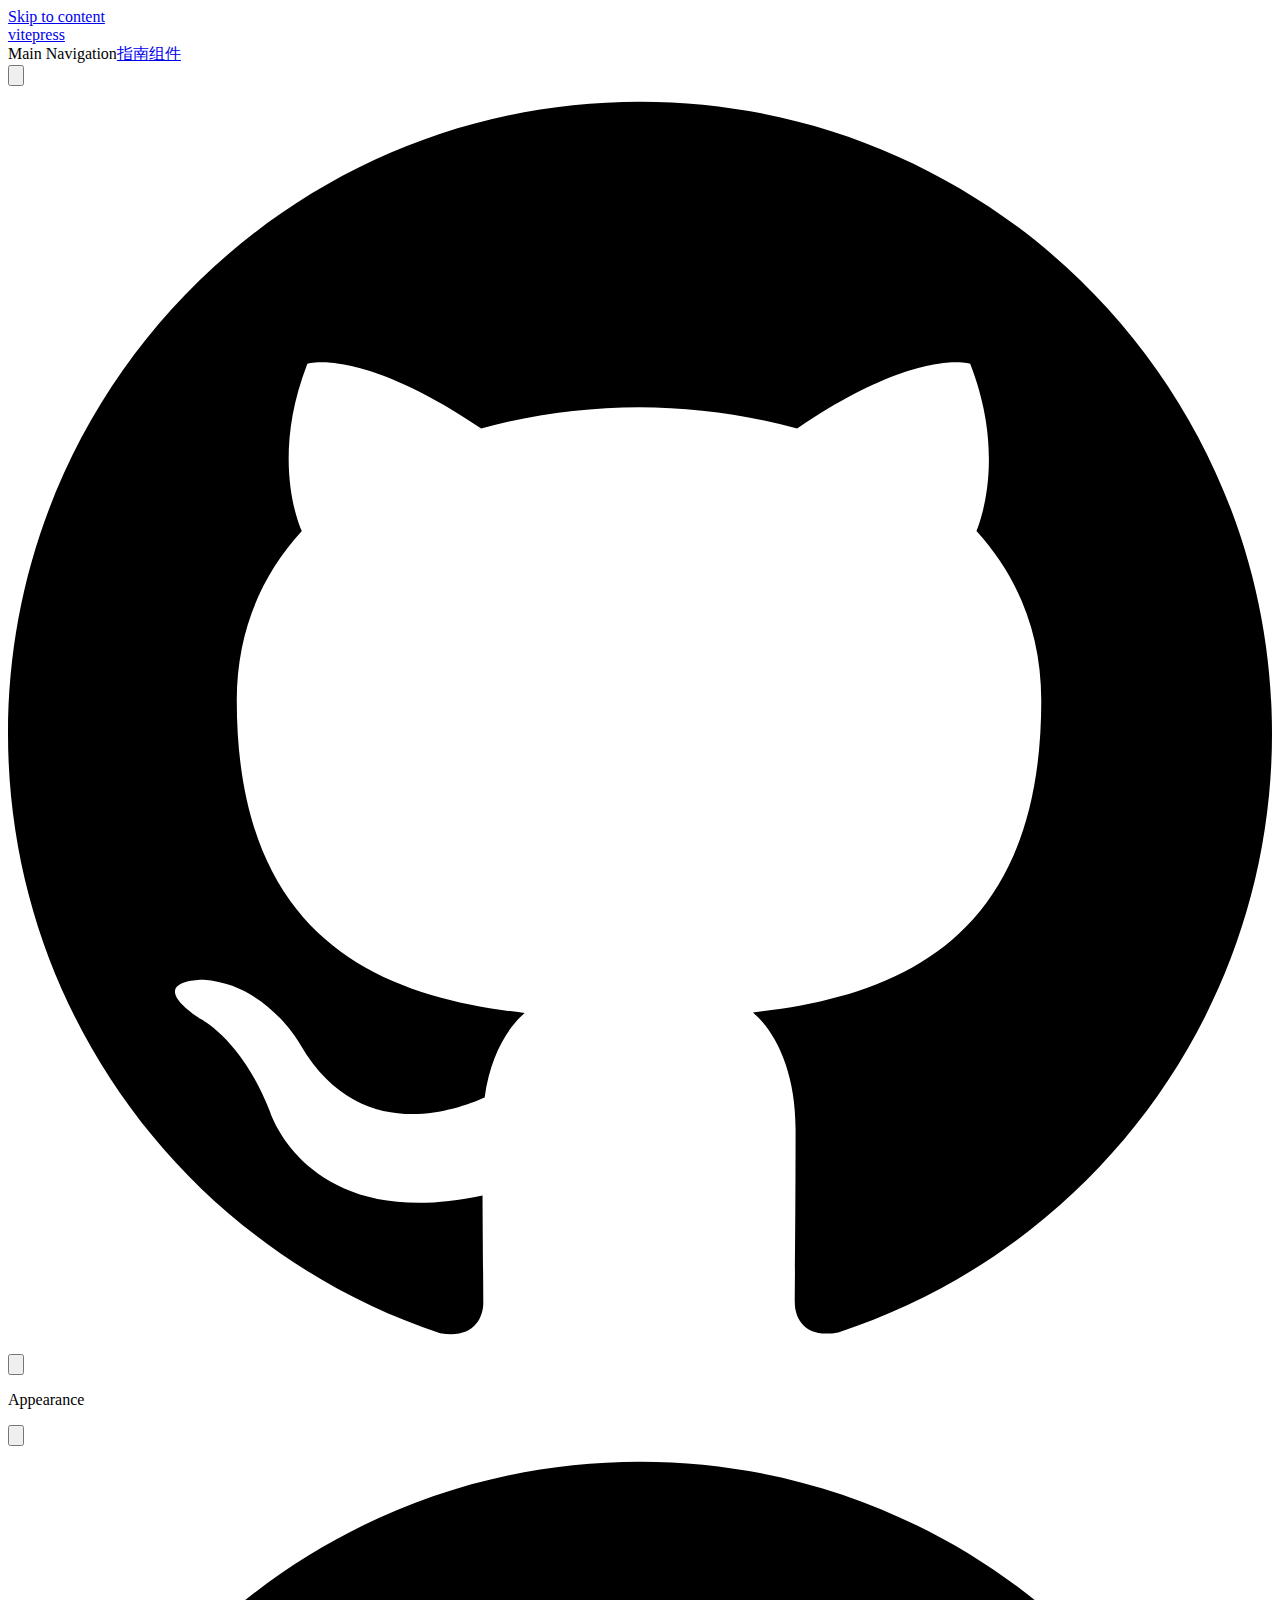
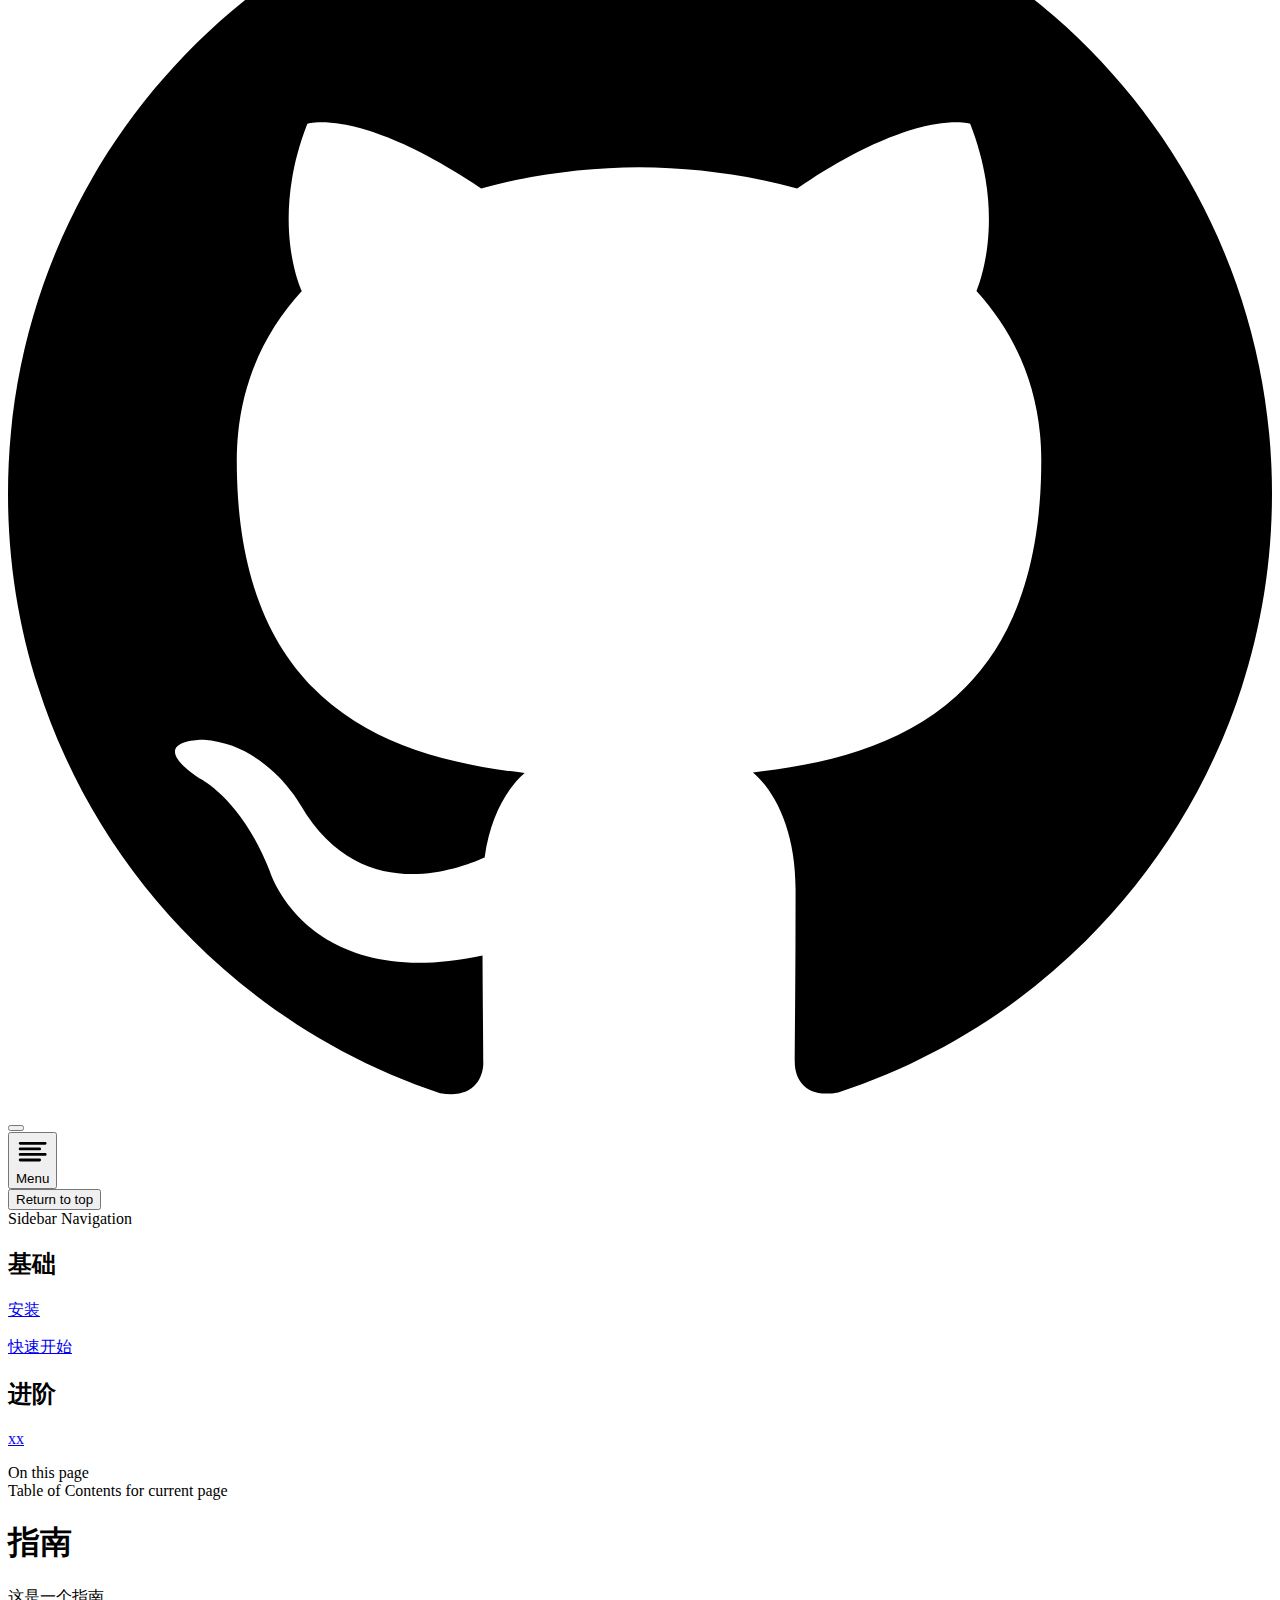
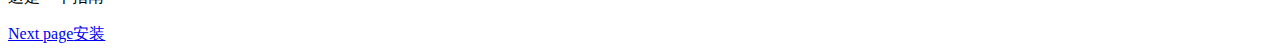
==== commit 9250c2de: "feat: deploy" ====
--- a/guild/index.html
+++ b/guild/index.html
@@ -3,22 +3,22 @@
   <head>
     <meta charset="utf-8">
     <meta name="viewport" content="width=device-width,initial-scale=1">
-    <title>指南 | VitePress</title>
+    <title>指南 | lotus-leaf-docs</title>
     <meta name="description" content="A VitePress site">
     <meta name="generator" content="VitePress v1.0.0-rc.39">
-    <link rel="preload stylesheet" href="/assets/style.vdkvoCjQ.css" as="style">
+    <link rel="preload stylesheet" href="/lotus-leaf-docs/assets/style.JfmD1ews.css" as="style">
     
-    <script type="module" src="/assets/app.-3r2hDFS.js"></script>
-    <link rel="preload" href="/assets/inter-roman-latin.bvIUbFQP.woff2" as="font" type="font/woff2" crossorigin="">
-    <link rel="modulepreload" href="/assets/chunks/framework.L0kB-6h9.js">
-    <link rel="modulepreload" href="/assets/chunks/theme.18n0qIhn.js">
-    <link rel="modulepreload" href="/assets/guild_index.md.FmHI7KDm.lean.js">
+    <script type="module" src="/lotus-leaf-docs/assets/app.94sogPFp.js"></script>
+    <link rel="preload" href="/lotus-leaf-docs/assets/inter-roman-latin.bvIUbFQP.woff2" as="font" type="font/woff2" crossorigin="">
+    <link rel="modulepreload" href="/lotus-leaf-docs/assets/chunks/framework.J3THn5lP.js">
+    <link rel="modulepreload" href="/lotus-leaf-docs/assets/chunks/theme.Gvz89ZHS.js">
+    <link rel="modulepreload" href="/lotus-leaf-docs/assets/guild_index.md.bCLsKZrR.lean.js">
     <script id="check-dark-mode">(()=>{const e=localStorage.getItem("vitepress-theme-appearance")||"auto",a=window.matchMedia("(prefers-color-scheme: dark)").matches;(!e||e==="auto"?a:e==="dark")&&document.documentElement.classList.add("dark")})();</script>
     <script id="check-mac-os">document.documentElement.classList.toggle("mac",/Mac|iPhone|iPod|iPad/i.test(navigator.platform));</script>
   </head>
   <body>
-    <div id="app"><div class="Layout" data-v-3f5a2567><!--[--><!--]--><!--[--><span tabindex="-1" data-v-82e3c273></span><a href="#VPContent" class="VPSkipLink visually-hidden" data-v-82e3c273> Skip to content </a><!--]--><!----><header class="VPNav" data-v-3f5a2567 data-v-370b6302><div class="VPNavBar has-sidebar" data-v-370b6302 data-v-b675b312><div class="wrapper" data-v-b675b312><div class="container" data-v-b675b312><div class="title" data-v-b675b312><div class="VPNavBarTitle has-sidebar" data-v-b675b312 data-v-eba5fbaa><a class="title" href="/" data-v-eba5fbaa><!--[--><!--]--><!----><!--[-->vitepress<!--]--><!--[--><!--]--></a></div></div><div class="content" data-v-b675b312><div class="content-body" data-v-b675b312><!--[--><!--]--><div class="VPNavBarSearch search" data-v-b675b312><!----></div><nav aria-labelledby="main-nav-aria-label" class="VPNavBarMenu menu" data-v-b675b312 data-v-0089e4ec><span id="main-nav-aria-label" class="visually-hidden" data-v-0089e4ec>Main Navigation</span><!--[--><!--[--><a class="VPLink link VPNavBarMenuLink active" href="/guild/" tabindex="0" data-v-0089e4ec data-v-c74e4f37><!--[--><span data-v-c74e4f37>指南</span><!--]--></a><!--]--><!--[--><a class="VPLink link VPNavBarMenuLink" href="/components/button/" tabindex="0" data-v-0089e4ec data-v-c74e4f37><!--[--><span data-v-c74e4f37>组件</span><!--]--></a><!--]--><!--]--></nav><!----><div class="VPNavBarAppearance appearance" data-v-b675b312 data-v-67f9b3fa><button class="VPSwitch VPSwitchAppearance" type="button" role="switch" title="Switch to dark theme" aria-checked="false" data-v-67f9b3fa data-v-4946344e data-v-2069c1bf><span class="check" data-v-2069c1bf><span class="icon" data-v-2069c1bf><!--[--><svg xmlns="http://www.w3.org/2000/svg" aria-hidden="true" focusable="false" viewbox="0 0 24 24" class="sun" data-v-4946344e><path d="M12,18c-3.3,0-6-2.7-6-6s2.7-6,6-6s6,2.7,6,6S15.3,18,12,18zM12,8c-2.2,0-4,1.8-4,4c0,2.2,1.8,4,4,4c2.2,0,4-1.8,4-4C16,9.8,14.2,8,12,8z"></path><path d="M12,4c-0.6,0-1-0.4-1-1V1c0-0.6,0.4-1,1-1s1,0.4,1,1v2C13,3.6,12.6,4,12,4z"></path><path d="M12,24c-0.6,0-1-0.4-1-1v-2c0-0.6,0.4-1,1-1s1,0.4,1,1v2C13,23.6,12.6,24,12,24z"></path><path d="M5.6,6.6c-0.3,0-0.5-0.1-0.7-0.3L3.5,4.9c-0.4-0.4-0.4-1,0-1.4s1-0.4,1.4,0l1.4,1.4c0.4,0.4,0.4,1,0,1.4C6.2,6.5,5.9,6.6,5.6,6.6z"></path><path d="M19.8,20.8c-0.3,0-0.5-0.1-0.7-0.3l-1.4-1.4c-0.4-0.4-0.4-1,0-1.4s1-0.4,1.4,0l1.4,1.4c0.4,0.4,0.4,1,0,1.4C20.3,20.7,20,20.8,19.8,20.8z"></path><path d="M3,13H1c-0.6,0-1-0.4-1-1s0.4-1,1-1h2c0.6,0,1,0.4,1,1S3.6,13,3,13z"></path><path d="M23,13h-2c-0.6,0-1-0.4-1-1s0.4-1,1-1h2c0.6,0,1,0.4,1,1S23.6,13,23,13z"></path><path d="M4.2,20.8c-0.3,0-0.5-0.1-0.7-0.3c-0.4-0.4-0.4-1,0-1.4l1.4-1.4c0.4-0.4,1-0.4,1.4,0s0.4,1,0,1.4l-1.4,1.4C4.7,20.7,4.5,20.8,4.2,20.8z"></path><path d="M18.4,6.6c-0.3,0-0.5-0.1-0.7-0.3c-0.4-0.4-0.4-1,0-1.4l1.4-1.4c0.4-0.4,1-0.4,1.4,0s0.4,1,0,1.4l-1.4,1.4C18.9,6.5,18.6,6.6,18.4,6.6z"></path></svg><svg xmlns="http://www.w3.org/2000/svg" aria-hidden="true" focusable="false" viewbox="0 0 24 24" class="moon" data-v-4946344e><path d="M12.1,22c-0.3,0-0.6,0-0.9,0c-5.5-0.5-9.5-5.4-9-10.9c0.4-4.8,4.2-8.6,9-9c0.4,0,0.8,0.2,1,0.5c0.2,0.3,0.2,0.8-0.1,1.1c-2,2.7-1.4,6.4,1.3,8.4c2.1,1.6,5,1.6,7.1,0c0.3-0.2,0.7-0.3,1.1-0.1c0.3,0.2,0.5,0.6,0.5,1c-0.2,2.7-1.5,5.1-3.6,6.8C16.6,21.2,14.4,22,12.1,22zM9.3,4.4c-2.9,1-5,3.6-5.2,6.8c-0.4,4.4,2.8,8.3,7.2,8.7c2.1,0.2,4.2-0.4,5.8-1.8c1.1-0.9,1.9-2.1,2.4-3.4c-2.5,0.9-5.3,0.5-7.5-1.1C9.2,11.4,8.1,7.7,9.3,4.4z"></path></svg><!--]--></span></span></button></div><div class="VPSocialLinks VPNavBarSocialLinks social-links" data-v-b675b312 data-v-692ccafb data-v-31b69199><!--[--><a class="VPSocialLink no-icon" href="https://github.com/xixixi163/hl-monorepo-nx" aria-label="github" target="_blank" rel="noopener" data-v-31b69199 data-v-8e0fc667><svg role="img" viewBox="0 0 24 24" xmlns="http://www.w3.org/2000/svg"><title>GitHub</title><path d="M12 .297c-6.63 0-12 5.373-12 12 0 5.303 3.438 9.8 8.205 11.385.6.113.82-.258.82-.577 0-.285-.01-1.04-.015-2.04-3.338.724-4.042-1.61-4.042-1.61C4.422 18.07 3.633 17.7 3.633 17.7c-1.087-.744.084-.729.084-.729 1.205.084 1.838 1.236 1.838 1.236 1.07 1.835 2.809 1.305 3.495.998.108-.776.417-1.305.76-1.605-2.665-.3-5.466-1.332-5.466-5.93 0-1.31.465-2.38 1.235-3.22-.135-.303-.54-1.523.105-3.176 0 0 1.005-.322 3.3 1.23.96-.267 1.98-.399 3-.405 1.02.006 2.04.138 3 .405 2.28-1.552 3.285-1.23 3.285-1.23.645 1.653.24 2.873.12 3.176.765.84 1.23 1.91 1.23 3.22 0 4.61-2.805 5.625-5.475 5.92.42.36.81 1.096.81 2.22 0 1.606-.015 2.896-.015 3.286 0 .315.21.69.825.57C20.565 22.092 24 17.592 24 12.297c0-6.627-5.373-12-12-12"/></svg></a><!--]--></div><div class="VPFlyout VPNavBarExtra extra" data-v-b675b312 data-v-bb021b8c data-v-e331794f><button type="button" class="button" aria-haspopup="true" aria-expanded="false" aria-label="extra navigation" data-v-e331794f><svg xmlns="http://www.w3.org/2000/svg" aria-hidden="true" focusable="false" viewbox="0 0 24 24" class="icon" data-v-e331794f><circle cx="12" cy="12" r="2"></circle><circle cx="19" cy="12" r="2"></circle><circle cx="5" cy="12" r="2"></circle></svg></button><div class="menu" data-v-e331794f><div class="VPMenu" data-v-e331794f data-v-c6494b52><!----><!--[--><!--[--><!----><div class="group" data-v-bb021b8c><div class="item appearance" data-v-bb021b8c><p class="label" data-v-bb021b8c>Appearance</p><div class="appearance-action" data-v-bb021b8c><button class="VPSwitch VPSwitchAppearance" type="button" role="switch" title="Switch to dark theme" aria-checked="false" data-v-bb021b8c data-v-4946344e data-v-2069c1bf><span class="check" data-v-2069c1bf><span class="icon" data-v-2069c1bf><!--[--><svg xmlns="http://www.w3.org/2000/svg" aria-hidden="true" focusable="false" viewbox="0 0 24 24" class="sun" data-v-4946344e><path d="M12,18c-3.3,0-6-2.7-6-6s2.7-6,6-6s6,2.7,6,6S15.3,18,12,18zM12,8c-2.2,0-4,1.8-4,4c0,2.2,1.8,4,4,4c2.2,0,4-1.8,4-4C16,9.8,14.2,8,12,8z"></path><path d="M12,4c-0.6,0-1-0.4-1-1V1c0-0.6,0.4-1,1-1s1,0.4,1,1v2C13,3.6,12.6,4,12,4z"></path><path d="M12,24c-0.6,0-1-0.4-1-1v-2c0-0.6,0.4-1,1-1s1,0.4,1,1v2C13,23.6,12.6,24,12,24z"></path><path d="M5.6,6.6c-0.3,0-0.5-0.1-0.7-0.3L3.5,4.9c-0.4-0.4-0.4-1,0-1.4s1-0.4,1.4,0l1.4,1.4c0.4,0.4,0.4,1,0,1.4C6.2,6.5,5.9,6.6,5.6,6.6z"></path><path d="M19.8,20.8c-0.3,0-0.5-0.1-0.7-0.3l-1.4-1.4c-0.4-0.4-0.4-1,0-1.4s1-0.4,1.4,0l1.4,1.4c0.4,0.4,0.4,1,0,1.4C20.3,20.7,20,20.8,19.8,20.8z"></path><path d="M3,13H1c-0.6,0-1-0.4-1-1s0.4-1,1-1h2c0.6,0,1,0.4,1,1S3.6,13,3,13z"></path><path d="M23,13h-2c-0.6,0-1-0.4-1-1s0.4-1,1-1h2c0.6,0,1,0.4,1,1S23.6,13,23,13z"></path><path d="M4.2,20.8c-0.3,0-0.5-0.1-0.7-0.3c-0.4-0.4-0.4-1,0-1.4l1.4-1.4c0.4-0.4,1-0.4,1.4,0s0.4,1,0,1.4l-1.4,1.4C4.7,20.7,4.5,20.8,4.2,20.8z"></path><path d="M18.4,6.6c-0.3,0-0.5-0.1-0.7-0.3c-0.4-0.4-0.4-1,0-1.4l1.4-1.4c0.4-0.4,1-0.4,1.4,0s0.4,1,0,1.4l-1.4,1.4C18.9,6.5,18.6,6.6,18.4,6.6z"></path></svg><svg xmlns="http://www.w3.org/2000/svg" aria-hidden="true" focusable="false" viewbox="0 0 24 24" class="moon" data-v-4946344e><path d="M12.1,22c-0.3,0-0.6,0-0.9,0c-5.5-0.5-9.5-5.4-9-10.9c0.4-4.8,4.2-8.6,9-9c0.4,0,0.8,0.2,1,0.5c0.2,0.3,0.2,0.8-0.1,1.1c-2,2.7-1.4,6.4,1.3,8.4c2.1,1.6,5,1.6,7.1,0c0.3-0.2,0.7-0.3,1.1-0.1c0.3,0.2,0.5,0.6,0.5,1c-0.2,2.7-1.5,5.1-3.6,6.8C16.6,21.2,14.4,22,12.1,22zM9.3,4.4c-2.9,1-5,3.6-5.2,6.8c-0.4,4.4,2.8,8.3,7.2,8.7c2.1,0.2,4.2-0.4,5.8-1.8c1.1-0.9,1.9-2.1,2.4-3.4c-2.5,0.9-5.3,0.5-7.5-1.1C9.2,11.4,8.1,7.7,9.3,4.4z"></path></svg><!--]--></span></span></button></div></div></div><div class="group" data-v-bb021b8c><div class="item social-links" data-v-bb021b8c><div class="VPSocialLinks social-links-list" data-v-bb021b8c data-v-31b69199><!--[--><a class="VPSocialLink no-icon" href="https://github.com/xixixi163/hl-monorepo-nx" aria-label="github" target="_blank" rel="noopener" data-v-31b69199 data-v-8e0fc667><svg role="img" viewBox="0 0 24 24" xmlns="http://www.w3.org/2000/svg"><title>GitHub</title><path d="M12 .297c-6.63 0-12 5.373-12 12 0 5.303 3.438 9.8 8.205 11.385.6.113.82-.258.82-.577 0-.285-.01-1.04-.015-2.04-3.338.724-4.042-1.61-4.042-1.61C4.422 18.07 3.633 17.7 3.633 17.7c-1.087-.744.084-.729.084-.729 1.205.084 1.838 1.236 1.838 1.236 1.07 1.835 2.809 1.305 3.495.998.108-.776.417-1.305.76-1.605-2.665-.3-5.466-1.332-5.466-5.93 0-1.31.465-2.38 1.235-3.22-.135-.303-.54-1.523.105-3.176 0 0 1.005-.322 3.3 1.23.96-.267 1.98-.399 3-.405 1.02.006 2.04.138 3 .405 2.28-1.552 3.285-1.23 3.285-1.23.645 1.653.24 2.873.12 3.176.765.84 1.23 1.91 1.23 3.22 0 4.61-2.805 5.625-5.475 5.92.42.36.81 1.096.81 2.22 0 1.606-.015 2.896-.015 3.286 0 .315.21.69.825.57C20.565 22.092 24 17.592 24 12.297c0-6.627-5.373-12-12-12"/></svg></a><!--]--></div></div></div><!--]--><!--]--></div></div></div><!--[--><!--]--><button type="button" class="VPNavBarHamburger hamburger" aria-label="mobile navigation" aria-expanded="false" aria-controls="VPNavScreen" data-v-b675b312 data-v-b0473482><span class="container" data-v-b0473482><span class="top" data-v-b0473482></span><span class="middle" data-v-b0473482></span><span class="bottom" data-v-b0473482></span></span></button></div></div></div></div><div class="divider" data-v-b675b312><div class="divider-line" data-v-b675b312></div></div></div><!----></header><div class="VPLocalNav has-sidebar empty" data-v-3f5a2567 data-v-3b9024e1><div class="container" data-v-3b9024e1><button class="menu" aria-expanded="false" aria-controls="VPSidebarNav" data-v-3b9024e1><svg xmlns="http://www.w3.org/2000/svg" aria-hidden="true" focusable="false" viewbox="0 0 24 24" class="menu-icon" data-v-3b9024e1><path d="M17,11H3c-0.6,0-1-0.4-1-1s0.4-1,1-1h14c0.6,0,1,0.4,1,1S17.6,11,17,11z"></path><path d="M21,7H3C2.4,7,2,6.6,2,6s0.4-1,1-1h18c0.6,0,1,0.4,1,1S21.6,7,21,7z"></path><path d="M21,15H3c-0.6,0-1-0.4-1-1s0.4-1,1-1h18c0.6,0,1,0.4,1,1S21.6,15,21,15z"></path><path d="M17,19H3c-0.6,0-1-0.4-1-1s0.4-1,1-1h14c0.6,0,1,0.4,1,1S17.6,19,17,19z"></path></svg><span class="menu-text" data-v-3b9024e1>Menu</span></button><div class="VPLocalNavOutlineDropdown" style="--vp-vh:0px;" data-v-3b9024e1 data-v-bbc62f14><button data-v-bbc62f14>Return to top</button><!----></div></div></div><aside class="VPSidebar" data-v-3f5a2567 data-v-0393803f><div class="curtain" data-v-0393803f></div><nav class="nav" id="VPSidebarNav" aria-labelledby="sidebar-aria-label" tabindex="-1" data-v-0393803f><span class="visually-hidden" id="sidebar-aria-label" data-v-0393803f> Sidebar Navigation </span><!--[--><!--]--><!--[--><div class="group" data-v-0393803f><section class="VPSidebarItem level-0" data-v-0393803f data-v-e1addeee><div class="item" role="button" tabindex="0" data-v-e1addeee><div class="indicator" data-v-e1addeee></div><h2 class="text" data-v-e1addeee>基础</h2><!----></div><div class="items" data-v-e1addeee><!--[--><div class="VPSidebarItem level-1 is-link" data-v-e1addeee data-v-e1addeee><div class="item" data-v-e1addeee><div class="indicator" data-v-e1addeee></div><a class="VPLink link link" href="/guild/installation/" data-v-e1addeee><!--[--><p class="text" data-v-e1addeee>安装</p><!--]--></a><!----></div><!----></div><div class="VPSidebarItem level-1 is-link" data-v-e1addeee data-v-e1addeee><div class="item" data-v-e1addeee><div class="indicator" data-v-e1addeee></div><a class="VPLink link link" href="/guild/quickstart/" data-v-e1addeee><!--[--><p class="text" data-v-e1addeee>快速开始</p><!--]--></a><!----></div><!----></div><!--]--></div></section></div><div class="group" data-v-0393803f><section class="VPSidebarItem level-0" data-v-0393803f data-v-e1addeee><div class="item" role="button" tabindex="0" data-v-e1addeee><div class="indicator" data-v-e1addeee></div><h2 class="text" data-v-e1addeee>进阶</h2><!----></div><div class="items" data-v-e1addeee><!--[--><div class="VPSidebarItem level-1 is-link" data-v-e1addeee data-v-e1addeee><div class="item" data-v-e1addeee><div class="indicator" data-v-e1addeee></div><a class="VPLink link link" href="/xx.html" data-v-e1addeee><!--[--><p class="text" data-v-e1addeee>xx</p><!--]--></a><!----></div><!----></div><!--]--></div></section></div><!--]--><!--[--><!--]--></nav></aside><div class="VPContent has-sidebar" id="VPContent" data-v-3f5a2567 data-v-6b74e73a><div class="VPDoc has-sidebar has-aside" data-v-6b74e73a data-v-0148faf2><!--[--><!--]--><div class="container" data-v-0148faf2><div class="aside" data-v-0148faf2><div class="aside-curtain" data-v-0148faf2></div><div class="aside-container" data-v-0148faf2><div class="aside-content" data-v-0148faf2><div class="VPDocAside" data-v-0148faf2 data-v-73a419fb><!--[--><!--]--><!--[--><!--]--><div class="VPDocAsideOutline" role="navigation" data-v-73a419fb data-v-3c6728d2><div class="content" data-v-3c6728d2><div class="outline-marker" data-v-3c6728d2></div><div class="outline-title" role="heading" aria-level="2" data-v-3c6728d2>On this page</div><nav aria-labelledby="doc-outline-aria-label" data-v-3c6728d2><span class="visually-hidden" id="doc-outline-aria-label" data-v-3c6728d2> Table of Contents for current page </span><ul class="VPDocOutlineItem root" data-v-3c6728d2 data-v-07299837><!--[--><!--]--></ul></nav></div></div><!--[--><!--]--><div class="spacer" data-v-73a419fb></div><!--[--><!--]--><!----><!--[--><!--]--><!--[--><!--]--></div></div></div></div><div class="content" data-v-0148faf2><div class="content-container" data-v-0148faf2><!--[--><!--]--><main class="main" data-v-0148faf2><div style="position:relative;" class="vp-doc _guild_" data-v-0148faf2><div><h1 id="指南" tabindex="-1">指南 <a class="header-anchor" href="#指南" aria-label="Permalink to &quot;指南&quot;">​</a></h1><p>这是一个指南</p></div></div></main><footer class="VPDocFooter" data-v-0148faf2 data-v-1e8dd425><!--[--><!--]--><!----><nav class="prev-next" data-v-1e8dd425><div class="pager" data-v-1e8dd425><!----></div><div class="pager" data-v-1e8dd425><a class="VPLink link pager-link next" href="/guild/installation/" data-v-1e8dd425><!--[--><span class="desc" data-v-1e8dd425>Next page</span><span class="title" data-v-1e8dd425>安装</span><!--]--></a></div></nav></footer><!--[--><!--]--></div></div></div><!--[--><!--]--></div></div><!----><!--[--><!--]--></div></div>
-    <script>window.__VP_HASH_MAP__=JSON.parse("{\"guild_index.md\":\"FmHI7KDm\",\"components_button_index.md\":\"lowKXSS3\",\"guild_quickstart_index.md\":\"P9g_2D80\",\"index.md\":\"vPhb79Nh\",\"guild_installation_index.md\":\"LDmuExAy\"}");window.__VP_SITE_DATA__=JSON.parse("{\"lang\":\"en-US\",\"dir\":\"ltr\",\"title\":\"VitePress\",\"description\":\"A VitePress site\",\"base\":\"/\",\"head\":[],\"router\":{\"prefetchLinks\":true},\"appearance\":true,\"themeConfig\":{\"base\":\"/lotus-leaf-docs/\",\"siteTitle\":\"vitepress\",\"nav\":[{\"text\":\"指南\",\"link\":\"/guild/\"},{\"text\":\"组件\",\"link\":\"/components/button/\"}],\"sidebar\":{\"/guild/\":[{\"text\":\"基础\",\"items\":[{\"text\":\"安装\",\"link\":\"/guild/installation/\"},{\"text\":\"快速开始\",\"link\":\"/guild/quickstart/\"}]},{\"text\":\"进阶\",\"items\":[{\"text\":\"xx\",\"link\":\"/xx\"}]}],\"/components/\":[{\"text\":\"基础组件\",\"items\":[{\"text\":\"Button\",\"link\":\"/components/button/\"}]}]},\"socialLinks\":[{\"icon\":\"github\",\"link\":\"https://github.com/xixixi163/hl-monorepo-nx\"}]},\"locales\":{},\"scrollOffset\":134,\"cleanUrls\":false}");</script>
+    <div id="app"><div class="Layout" data-v-3f5a2567><!--[--><!--]--><!--[--><span tabindex="-1" data-v-82e3c273></span><a href="#VPContent" class="VPSkipLink visually-hidden" data-v-82e3c273> Skip to content </a><!--]--><!----><header class="VPNav" data-v-3f5a2567 data-v-370b6302><div class="VPNavBar has-sidebar" data-v-370b6302 data-v-b675b312><div class="wrapper" data-v-b675b312><div class="container" data-v-b675b312><div class="title" data-v-b675b312><div class="VPNavBarTitle has-sidebar" data-v-b675b312 data-v-eba5fbaa><a class="title" href="/lotus-leaf-docs/" data-v-eba5fbaa><!--[--><!--]--><!----><!--[-->vitepress<!--]--><!--[--><!--]--></a></div></div><div class="content" data-v-b675b312><div class="content-body" data-v-b675b312><!--[--><!--]--><div class="VPNavBarSearch search" data-v-b675b312><!----></div><nav aria-labelledby="main-nav-aria-label" class="VPNavBarMenu menu" data-v-b675b312 data-v-0089e4ec><span id="main-nav-aria-label" class="visually-hidden" data-v-0089e4ec>Main Navigation</span><!--[--><!--[--><a class="VPLink link VPNavBarMenuLink active" href="/lotus-leaf-docs/guild/" tabindex="0" data-v-0089e4ec data-v-c74e4f37><!--[--><span data-v-c74e4f37>指南</span><!--]--></a><!--]--><!--[--><a class="VPLink link VPNavBarMenuLink" href="/lotus-leaf-docs/components/button/" tabindex="0" data-v-0089e4ec data-v-c74e4f37><!--[--><span data-v-c74e4f37>组件</span><!--]--></a><!--]--><!--]--></nav><!----><div class="VPNavBarAppearance appearance" data-v-b675b312 data-v-67f9b3fa><button class="VPSwitch VPSwitchAppearance" type="button" role="switch" title="Switch to dark theme" aria-checked="false" data-v-67f9b3fa data-v-4946344e data-v-2069c1bf><span class="check" data-v-2069c1bf><span class="icon" data-v-2069c1bf><!--[--><svg xmlns="http://www.w3.org/2000/svg" aria-hidden="true" focusable="false" viewbox="0 0 24 24" class="sun" data-v-4946344e><path d="M12,18c-3.3,0-6-2.7-6-6s2.7-6,6-6s6,2.7,6,6S15.3,18,12,18zM12,8c-2.2,0-4,1.8-4,4c0,2.2,1.8,4,4,4c2.2,0,4-1.8,4-4C16,9.8,14.2,8,12,8z"></path><path d="M12,4c-0.6,0-1-0.4-1-1V1c0-0.6,0.4-1,1-1s1,0.4,1,1v2C13,3.6,12.6,4,12,4z"></path><path d="M12,24c-0.6,0-1-0.4-1-1v-2c0-0.6,0.4-1,1-1s1,0.4,1,1v2C13,23.6,12.6,24,12,24z"></path><path d="M5.6,6.6c-0.3,0-0.5-0.1-0.7-0.3L3.5,4.9c-0.4-0.4-0.4-1,0-1.4s1-0.4,1.4,0l1.4,1.4c0.4,0.4,0.4,1,0,1.4C6.2,6.5,5.9,6.6,5.6,6.6z"></path><path d="M19.8,20.8c-0.3,0-0.5-0.1-0.7-0.3l-1.4-1.4c-0.4-0.4-0.4-1,0-1.4s1-0.4,1.4,0l1.4,1.4c0.4,0.4,0.4,1,0,1.4C20.3,20.7,20,20.8,19.8,20.8z"></path><path d="M3,13H1c-0.6,0-1-0.4-1-1s0.4-1,1-1h2c0.6,0,1,0.4,1,1S3.6,13,3,13z"></path><path d="M23,13h-2c-0.6,0-1-0.4-1-1s0.4-1,1-1h2c0.6,0,1,0.4,1,1S23.6,13,23,13z"></path><path d="M4.2,20.8c-0.3,0-0.5-0.1-0.7-0.3c-0.4-0.4-0.4-1,0-1.4l1.4-1.4c0.4-0.4,1-0.4,1.4,0s0.4,1,0,1.4l-1.4,1.4C4.7,20.7,4.5,20.8,4.2,20.8z"></path><path d="M18.4,6.6c-0.3,0-0.5-0.1-0.7-0.3c-0.4-0.4-0.4-1,0-1.4l1.4-1.4c0.4-0.4,1-0.4,1.4,0s0.4,1,0,1.4l-1.4,1.4C18.9,6.5,18.6,6.6,18.4,6.6z"></path></svg><svg xmlns="http://www.w3.org/2000/svg" aria-hidden="true" focusable="false" viewbox="0 0 24 24" class="moon" data-v-4946344e><path d="M12.1,22c-0.3,0-0.6,0-0.9,0c-5.5-0.5-9.5-5.4-9-10.9c0.4-4.8,4.2-8.6,9-9c0.4,0,0.8,0.2,1,0.5c0.2,0.3,0.2,0.8-0.1,1.1c-2,2.7-1.4,6.4,1.3,8.4c2.1,1.6,5,1.6,7.1,0c0.3-0.2,0.7-0.3,1.1-0.1c0.3,0.2,0.5,0.6,0.5,1c-0.2,2.7-1.5,5.1-3.6,6.8C16.6,21.2,14.4,22,12.1,22zM9.3,4.4c-2.9,1-5,3.6-5.2,6.8c-0.4,4.4,2.8,8.3,7.2,8.7c2.1,0.2,4.2-0.4,5.8-1.8c1.1-0.9,1.9-2.1,2.4-3.4c-2.5,0.9-5.3,0.5-7.5-1.1C9.2,11.4,8.1,7.7,9.3,4.4z"></path></svg><!--]--></span></span></button></div><div class="VPSocialLinks VPNavBarSocialLinks social-links" data-v-b675b312 data-v-692ccafb data-v-31b69199><!--[--><a class="VPSocialLink no-icon" href="https://github.com/xixixi163/hl-monorepo-nx" aria-label="github" target="_blank" rel="noopener" data-v-31b69199 data-v-8e0fc667><svg role="img" viewBox="0 0 24 24" xmlns="http://www.w3.org/2000/svg"><title>GitHub</title><path d="M12 .297c-6.63 0-12 5.373-12 12 0 5.303 3.438 9.8 8.205 11.385.6.113.82-.258.82-.577 0-.285-.01-1.04-.015-2.04-3.338.724-4.042-1.61-4.042-1.61C4.422 18.07 3.633 17.7 3.633 17.7c-1.087-.744.084-.729.084-.729 1.205.084 1.838 1.236 1.838 1.236 1.07 1.835 2.809 1.305 3.495.998.108-.776.417-1.305.76-1.605-2.665-.3-5.466-1.332-5.466-5.93 0-1.31.465-2.38 1.235-3.22-.135-.303-.54-1.523.105-3.176 0 0 1.005-.322 3.3 1.23.96-.267 1.98-.399 3-.405 1.02.006 2.04.138 3 .405 2.28-1.552 3.285-1.23 3.285-1.23.645 1.653.24 2.873.12 3.176.765.84 1.23 1.91 1.23 3.22 0 4.61-2.805 5.625-5.475 5.92.42.36.81 1.096.81 2.22 0 1.606-.015 2.896-.015 3.286 0 .315.21.69.825.57C20.565 22.092 24 17.592 24 12.297c0-6.627-5.373-12-12-12"/></svg></a><!--]--></div><div class="VPFlyout VPNavBarExtra extra" data-v-b675b312 data-v-bb021b8c data-v-e331794f><button type="button" class="button" aria-haspopup="true" aria-expanded="false" aria-label="extra navigation" data-v-e331794f><svg xmlns="http://www.w3.org/2000/svg" aria-hidden="true" focusable="false" viewbox="0 0 24 24" class="icon" data-v-e331794f><circle cx="12" cy="12" r="2"></circle><circle cx="19" cy="12" r="2"></circle><circle cx="5" cy="12" r="2"></circle></svg></button><div class="menu" data-v-e331794f><div class="VPMenu" data-v-e331794f data-v-c6494b52><!----><!--[--><!--[--><!----><div class="group" data-v-bb021b8c><div class="item appearance" data-v-bb021b8c><p class="label" data-v-bb021b8c>Appearance</p><div class="appearance-action" data-v-bb021b8c><button class="VPSwitch VPSwitchAppearance" type="button" role="switch" title="Switch to dark theme" aria-checked="false" data-v-bb021b8c data-v-4946344e data-v-2069c1bf><span class="check" data-v-2069c1bf><span class="icon" data-v-2069c1bf><!--[--><svg xmlns="http://www.w3.org/2000/svg" aria-hidden="true" focusable="false" viewbox="0 0 24 24" class="sun" data-v-4946344e><path d="M12,18c-3.3,0-6-2.7-6-6s2.7-6,6-6s6,2.7,6,6S15.3,18,12,18zM12,8c-2.2,0-4,1.8-4,4c0,2.2,1.8,4,4,4c2.2,0,4-1.8,4-4C16,9.8,14.2,8,12,8z"></path><path d="M12,4c-0.6,0-1-0.4-1-1V1c0-0.6,0.4-1,1-1s1,0.4,1,1v2C13,3.6,12.6,4,12,4z"></path><path d="M12,24c-0.6,0-1-0.4-1-1v-2c0-0.6,0.4-1,1-1s1,0.4,1,1v2C13,23.6,12.6,24,12,24z"></path><path d="M5.6,6.6c-0.3,0-0.5-0.1-0.7-0.3L3.5,4.9c-0.4-0.4-0.4-1,0-1.4s1-0.4,1.4,0l1.4,1.4c0.4,0.4,0.4,1,0,1.4C6.2,6.5,5.9,6.6,5.6,6.6z"></path><path d="M19.8,20.8c-0.3,0-0.5-0.1-0.7-0.3l-1.4-1.4c-0.4-0.4-0.4-1,0-1.4s1-0.4,1.4,0l1.4,1.4c0.4,0.4,0.4,1,0,1.4C20.3,20.7,20,20.8,19.8,20.8z"></path><path d="M3,13H1c-0.6,0-1-0.4-1-1s0.4-1,1-1h2c0.6,0,1,0.4,1,1S3.6,13,3,13z"></path><path d="M23,13h-2c-0.6,0-1-0.4-1-1s0.4-1,1-1h2c0.6,0,1,0.4,1,1S23.6,13,23,13z"></path><path d="M4.2,20.8c-0.3,0-0.5-0.1-0.7-0.3c-0.4-0.4-0.4-1,0-1.4l1.4-1.4c0.4-0.4,1-0.4,1.4,0s0.4,1,0,1.4l-1.4,1.4C4.7,20.7,4.5,20.8,4.2,20.8z"></path><path d="M18.4,6.6c-0.3,0-0.5-0.1-0.7-0.3c-0.4-0.4-0.4-1,0-1.4l1.4-1.4c0.4-0.4,1-0.4,1.4,0s0.4,1,0,1.4l-1.4,1.4C18.9,6.5,18.6,6.6,18.4,6.6z"></path></svg><svg xmlns="http://www.w3.org/2000/svg" aria-hidden="true" focusable="false" viewbox="0 0 24 24" class="moon" data-v-4946344e><path d="M12.1,22c-0.3,0-0.6,0-0.9,0c-5.5-0.5-9.5-5.4-9-10.9c0.4-4.8,4.2-8.6,9-9c0.4,0,0.8,0.2,1,0.5c0.2,0.3,0.2,0.8-0.1,1.1c-2,2.7-1.4,6.4,1.3,8.4c2.1,1.6,5,1.6,7.1,0c0.3-0.2,0.7-0.3,1.1-0.1c0.3,0.2,0.5,0.6,0.5,1c-0.2,2.7-1.5,5.1-3.6,6.8C16.6,21.2,14.4,22,12.1,22zM9.3,4.4c-2.9,1-5,3.6-5.2,6.8c-0.4,4.4,2.8,8.3,7.2,8.7c2.1,0.2,4.2-0.4,5.8-1.8c1.1-0.9,1.9-2.1,2.4-3.4c-2.5,0.9-5.3,0.5-7.5-1.1C9.2,11.4,8.1,7.7,9.3,4.4z"></path></svg><!--]--></span></span></button></div></div></div><div class="group" data-v-bb021b8c><div class="item social-links" data-v-bb021b8c><div class="VPSocialLinks social-links-list" data-v-bb021b8c data-v-31b69199><!--[--><a class="VPSocialLink no-icon" href="https://github.com/xixixi163/hl-monorepo-nx" aria-label="github" target="_blank" rel="noopener" data-v-31b69199 data-v-8e0fc667><svg role="img" viewBox="0 0 24 24" xmlns="http://www.w3.org/2000/svg"><title>GitHub</title><path d="M12 .297c-6.63 0-12 5.373-12 12 0 5.303 3.438 9.8 8.205 11.385.6.113.82-.258.82-.577 0-.285-.01-1.04-.015-2.04-3.338.724-4.042-1.61-4.042-1.61C4.422 18.07 3.633 17.7 3.633 17.7c-1.087-.744.084-.729.084-.729 1.205.084 1.838 1.236 1.838 1.236 1.07 1.835 2.809 1.305 3.495.998.108-.776.417-1.305.76-1.605-2.665-.3-5.466-1.332-5.466-5.93 0-1.31.465-2.38 1.235-3.22-.135-.303-.54-1.523.105-3.176 0 0 1.005-.322 3.3 1.23.96-.267 1.98-.399 3-.405 1.02.006 2.04.138 3 .405 2.28-1.552 3.285-1.23 3.285-1.23.645 1.653.24 2.873.12 3.176.765.84 1.23 1.91 1.23 3.22 0 4.61-2.805 5.625-5.475 5.92.42.36.81 1.096.81 2.22 0 1.606-.015 2.896-.015 3.286 0 .315.21.69.825.57C20.565 22.092 24 17.592 24 12.297c0-6.627-5.373-12-12-12"/></svg></a><!--]--></div></div></div><!--]--><!--]--></div></div></div><!--[--><!--]--><button type="button" class="VPNavBarHamburger hamburger" aria-label="mobile navigation" aria-expanded="false" aria-controls="VPNavScreen" data-v-b675b312 data-v-b0473482><span class="container" data-v-b0473482><span class="top" data-v-b0473482></span><span class="middle" data-v-b0473482></span><span class="bottom" data-v-b0473482></span></span></button></div></div></div></div><div class="divider" data-v-b675b312><div class="divider-line" data-v-b675b312></div></div></div><!----></header><div class="VPLocalNav has-sidebar empty" data-v-3f5a2567 data-v-3b9024e1><div class="container" data-v-3b9024e1><button class="menu" aria-expanded="false" aria-controls="VPSidebarNav" data-v-3b9024e1><svg xmlns="http://www.w3.org/2000/svg" aria-hidden="true" focusable="false" viewbox="0 0 24 24" class="menu-icon" data-v-3b9024e1><path d="M17,11H3c-0.6,0-1-0.4-1-1s0.4-1,1-1h14c0.6,0,1,0.4,1,1S17.6,11,17,11z"></path><path d="M21,7H3C2.4,7,2,6.6,2,6s0.4-1,1-1h18c0.6,0,1,0.4,1,1S21.6,7,21,7z"></path><path d="M21,15H3c-0.6,0-1-0.4-1-1s0.4-1,1-1h18c0.6,0,1,0.4,1,1S21.6,15,21,15z"></path><path d="M17,19H3c-0.6,0-1-0.4-1-1s0.4-1,1-1h14c0.6,0,1,0.4,1,1S17.6,19,17,19z"></path></svg><span class="menu-text" data-v-3b9024e1>Menu</span></button><div class="VPLocalNavOutlineDropdown" style="--vp-vh:0px;" data-v-3b9024e1 data-v-bbc62f14><button data-v-bbc62f14>Return to top</button><!----></div></div></div><aside class="VPSidebar" data-v-3f5a2567 data-v-0393803f><div class="curtain" data-v-0393803f></div><nav class="nav" id="VPSidebarNav" aria-labelledby="sidebar-aria-label" tabindex="-1" data-v-0393803f><span class="visually-hidden" id="sidebar-aria-label" data-v-0393803f> Sidebar Navigation </span><!--[--><!--]--><!--[--><div class="group" data-v-0393803f><section class="VPSidebarItem level-0" data-v-0393803f data-v-e1addeee><div class="item" role="button" tabindex="0" data-v-e1addeee><div class="indicator" data-v-e1addeee></div><h2 class="text" data-v-e1addeee>基础</h2><!----></div><div class="items" data-v-e1addeee><!--[--><div class="VPSidebarItem level-1 is-link" data-v-e1addeee data-v-e1addeee><div class="item" data-v-e1addeee><div class="indicator" data-v-e1addeee></div><a class="VPLink link link" href="/lotus-leaf-docs/guild/installation/" data-v-e1addeee><!--[--><p class="text" data-v-e1addeee>安装</p><!--]--></a><!----></div><!----></div><div class="VPSidebarItem level-1 is-link" data-v-e1addeee data-v-e1addeee><div class="item" data-v-e1addeee><div class="indicator" data-v-e1addeee></div><a class="VPLink link link" href="/lotus-leaf-docs/guild/quickstart/" data-v-e1addeee><!--[--><p class="text" data-v-e1addeee>快速开始</p><!--]--></a><!----></div><!----></div><!--]--></div></section></div><div class="group" data-v-0393803f><section class="VPSidebarItem level-0" data-v-0393803f data-v-e1addeee><div class="item" role="button" tabindex="0" data-v-e1addeee><div class="indicator" data-v-e1addeee></div><h2 class="text" data-v-e1addeee>进阶</h2><!----></div><div class="items" data-v-e1addeee><!--[--><div class="VPSidebarItem level-1 is-link" data-v-e1addeee data-v-e1addeee><div class="item" data-v-e1addeee><div class="indicator" data-v-e1addeee></div><a class="VPLink link link" href="/lotus-leaf-docs/xx.html" data-v-e1addeee><!--[--><p class="text" data-v-e1addeee>xx</p><!--]--></a><!----></div><!----></div><!--]--></div></section></div><!--]--><!--[--><!--]--></nav></aside><div class="VPContent has-sidebar" id="VPContent" data-v-3f5a2567 data-v-6b74e73a><div class="VPDoc has-sidebar has-aside" data-v-6b74e73a data-v-0148faf2><!--[--><!--]--><div class="container" data-v-0148faf2><div class="aside" data-v-0148faf2><div class="aside-curtain" data-v-0148faf2></div><div class="aside-container" data-v-0148faf2><div class="aside-content" data-v-0148faf2><div class="VPDocAside" data-v-0148faf2 data-v-73a419fb><!--[--><!--]--><!--[--><!--]--><div class="VPDocAsideOutline" role="navigation" data-v-73a419fb data-v-3c6728d2><div class="content" data-v-3c6728d2><div class="outline-marker" data-v-3c6728d2></div><div class="outline-title" role="heading" aria-level="2" data-v-3c6728d2>On this page</div><nav aria-labelledby="doc-outline-aria-label" data-v-3c6728d2><span class="visually-hidden" id="doc-outline-aria-label" data-v-3c6728d2> Table of Contents for current page </span><ul class="VPDocOutlineItem root" data-v-3c6728d2 data-v-07299837><!--[--><!--]--></ul></nav></div></div><!--[--><!--]--><div class="spacer" data-v-73a419fb></div><!--[--><!--]--><!----><!--[--><!--]--><!--[--><!--]--></div></div></div></div><div class="content" data-v-0148faf2><div class="content-container" data-v-0148faf2><!--[--><!--]--><main class="main" data-v-0148faf2><div style="position:relative;" class="vp-doc _lotus-leaf-docs_guild_" data-v-0148faf2><div><h1 id="指南" tabindex="-1">指南 <a class="header-anchor" href="#指南" aria-label="Permalink to &quot;指南&quot;">​</a></h1><p>这是一个指南</p></div></div></main><footer class="VPDocFooter" data-v-0148faf2 data-v-1e8dd425><!--[--><!--]--><!----><nav class="prev-next" data-v-1e8dd425><div class="pager" data-v-1e8dd425><!----></div><div class="pager" data-v-1e8dd425><a class="VPLink link pager-link next" href="/lotus-leaf-docs/guild/installation/" data-v-1e8dd425><!--[--><span class="desc" data-v-1e8dd425>Next page</span><span class="title" data-v-1e8dd425>安装</span><!--]--></a></div></nav></footer><!--[--><!--]--></div></div></div><!--[--><!--]--></div></div><!----><!--[--><!--]--></div></div>
+    <script>window.__VP_HASH_MAP__=JSON.parse("{\"guild_quickstart_index.md\":\"jYOUrVbT\",\"index.md\":\"2LMb9Y7W\",\"guild_installation_index.md\":\"m7wNqoiJ\",\"guild_index.md\":\"bCLsKZrR\",\"components_button_index.md\":\"CY_nSak_\"}");window.__VP_SITE_DATA__=JSON.parse("{\"lang\":\"en-US\",\"dir\":\"ltr\",\"title\":\"lotus-leaf-docs\",\"description\":\"A VitePress site\",\"base\":\"/lotus-leaf-docs/\",\"head\":[],\"router\":{\"prefetchLinks\":true},\"appearance\":true,\"themeConfig\":{\"siteTitle\":\"vitepress\",\"nav\":[{\"text\":\"指南\",\"link\":\"/guild/\"},{\"text\":\"组件\",\"link\":\"/components/button/\"}],\"sidebar\":{\"/guild/\":[{\"text\":\"基础\",\"items\":[{\"text\":\"安装\",\"link\":\"/guild/installation/\"},{\"text\":\"快速开始\",\"link\":\"/guild/quickstart/\"}]},{\"text\":\"进阶\",\"items\":[{\"text\":\"xx\",\"link\":\"/xx\"}]}],\"/components/\":[{\"text\":\"基础组件\",\"items\":[{\"text\":\"Button\",\"link\":\"/components/button/\"}]}]},\"socialLinks\":[{\"icon\":\"github\",\"link\":\"https://github.com/xixixi163/hl-monorepo-nx\"}]},\"locales\":{},\"scrollOffset\":134,\"cleanUrls\":false}");</script>
     
   </body>
 </html>